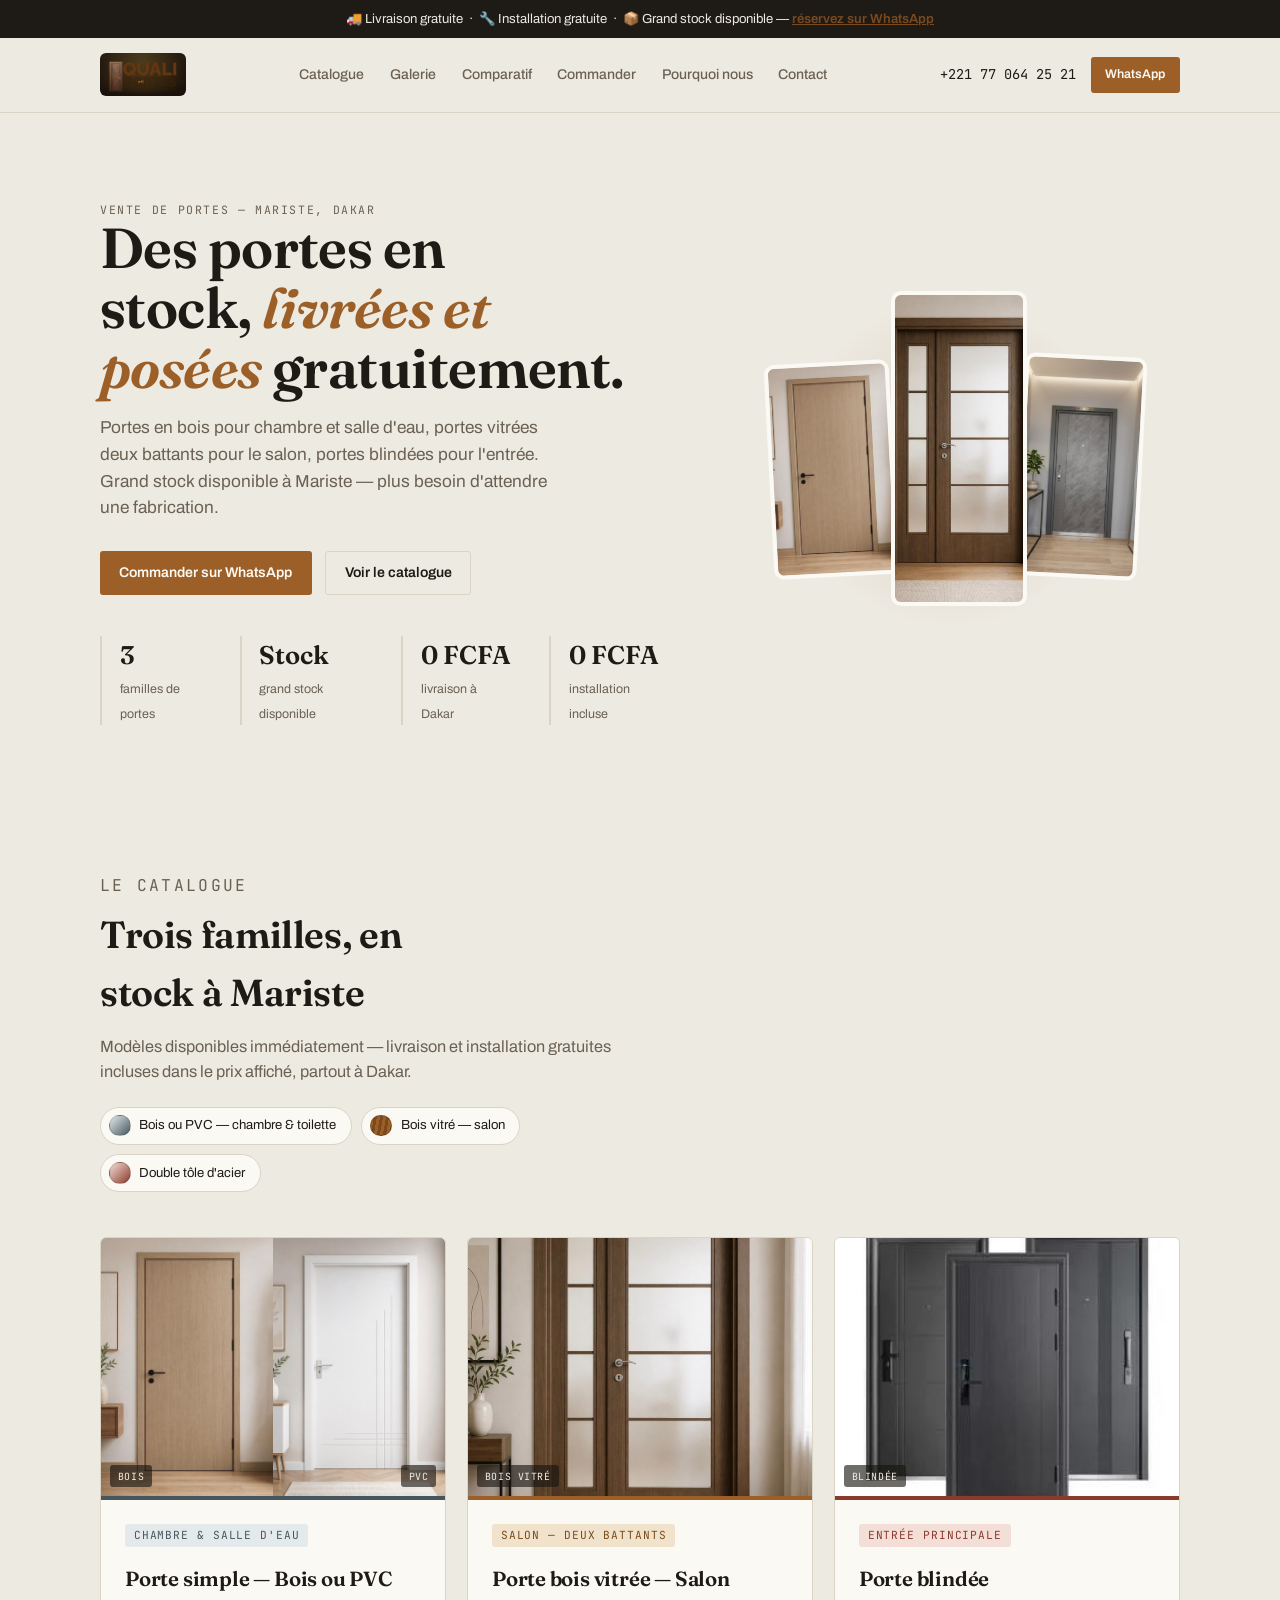
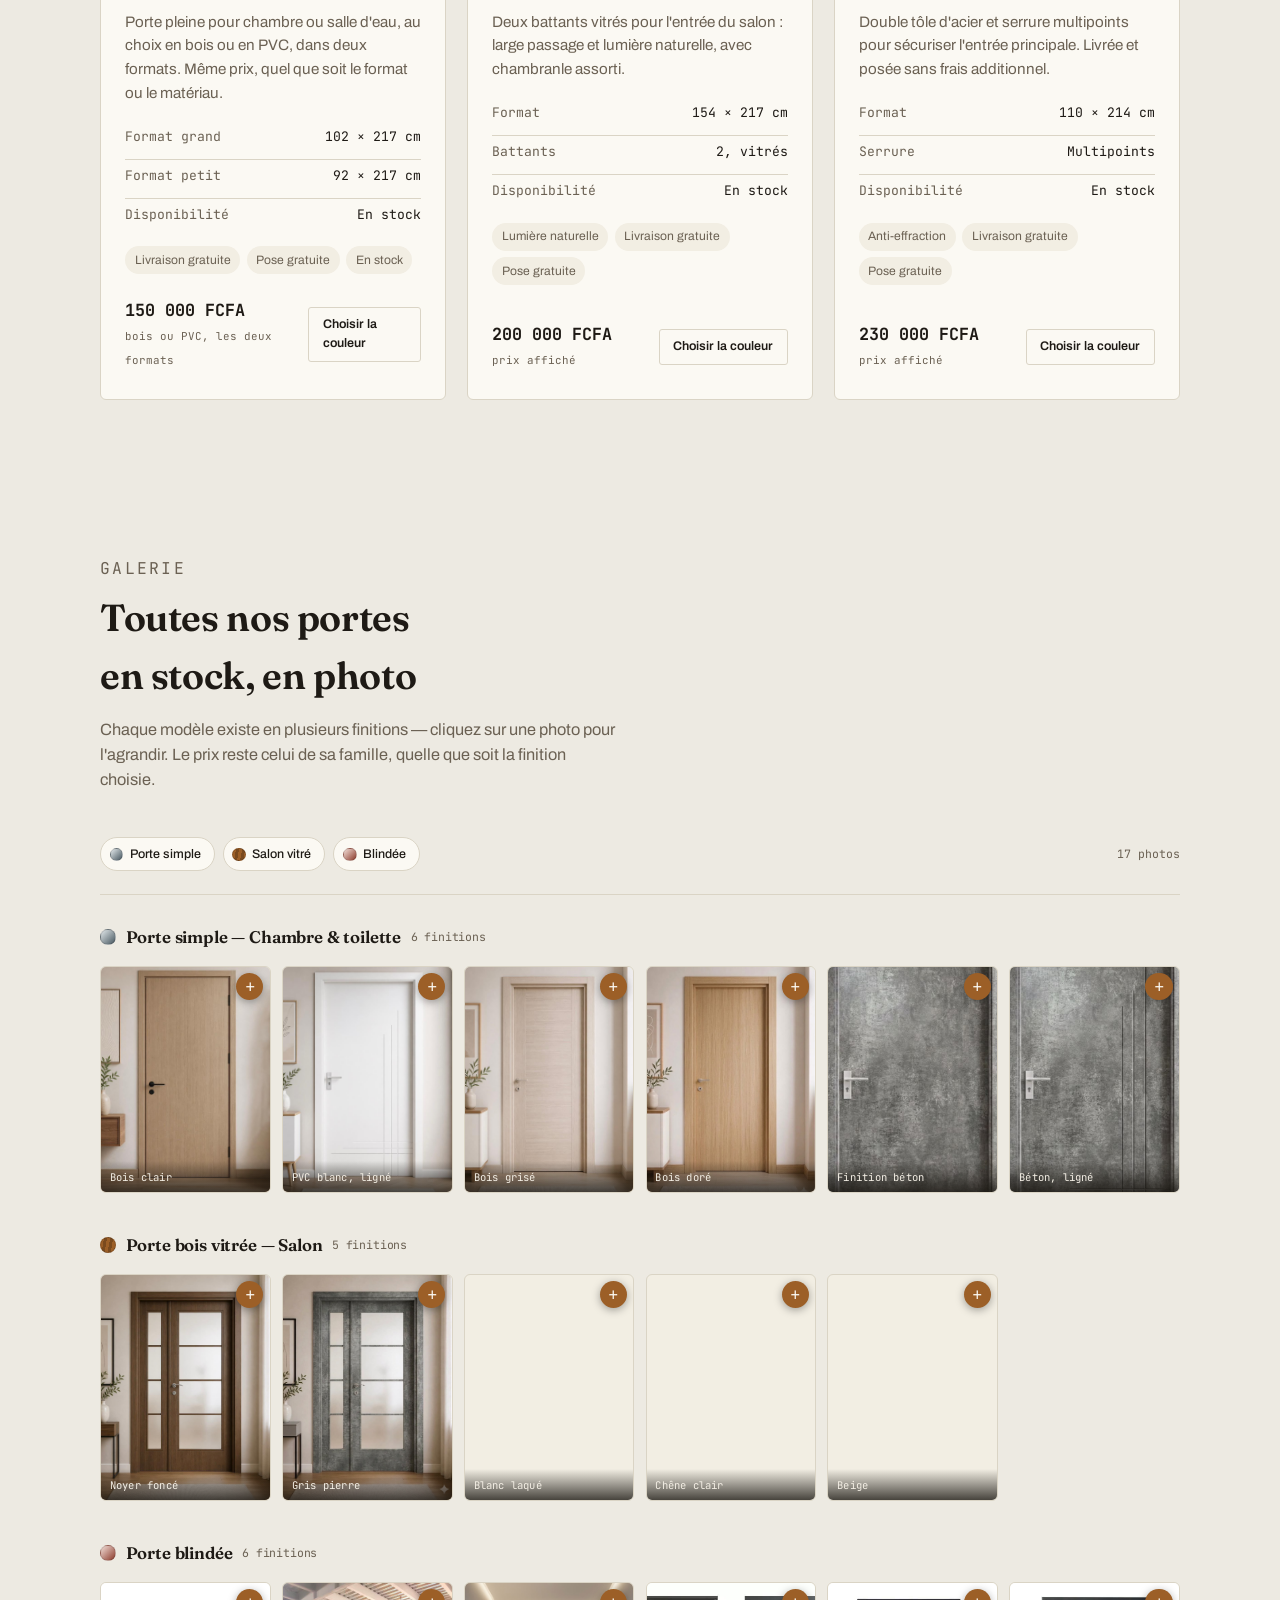
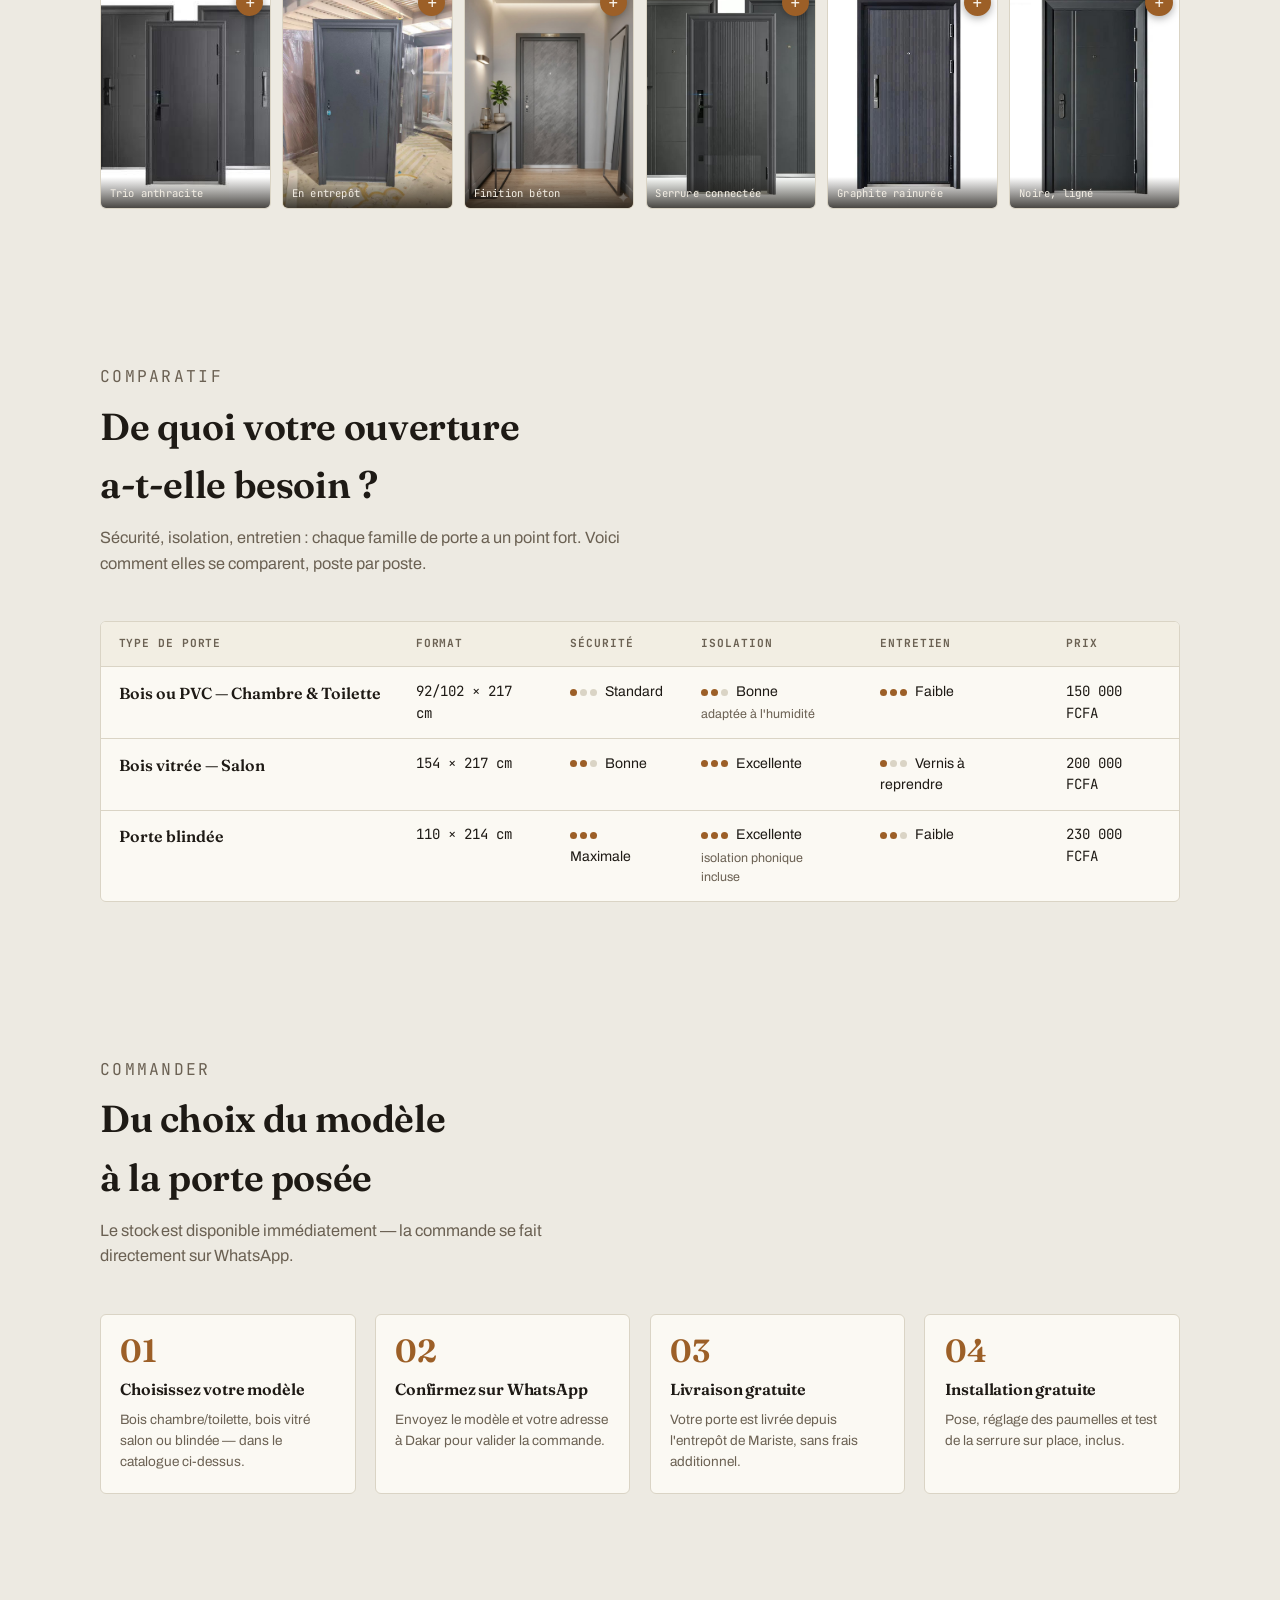
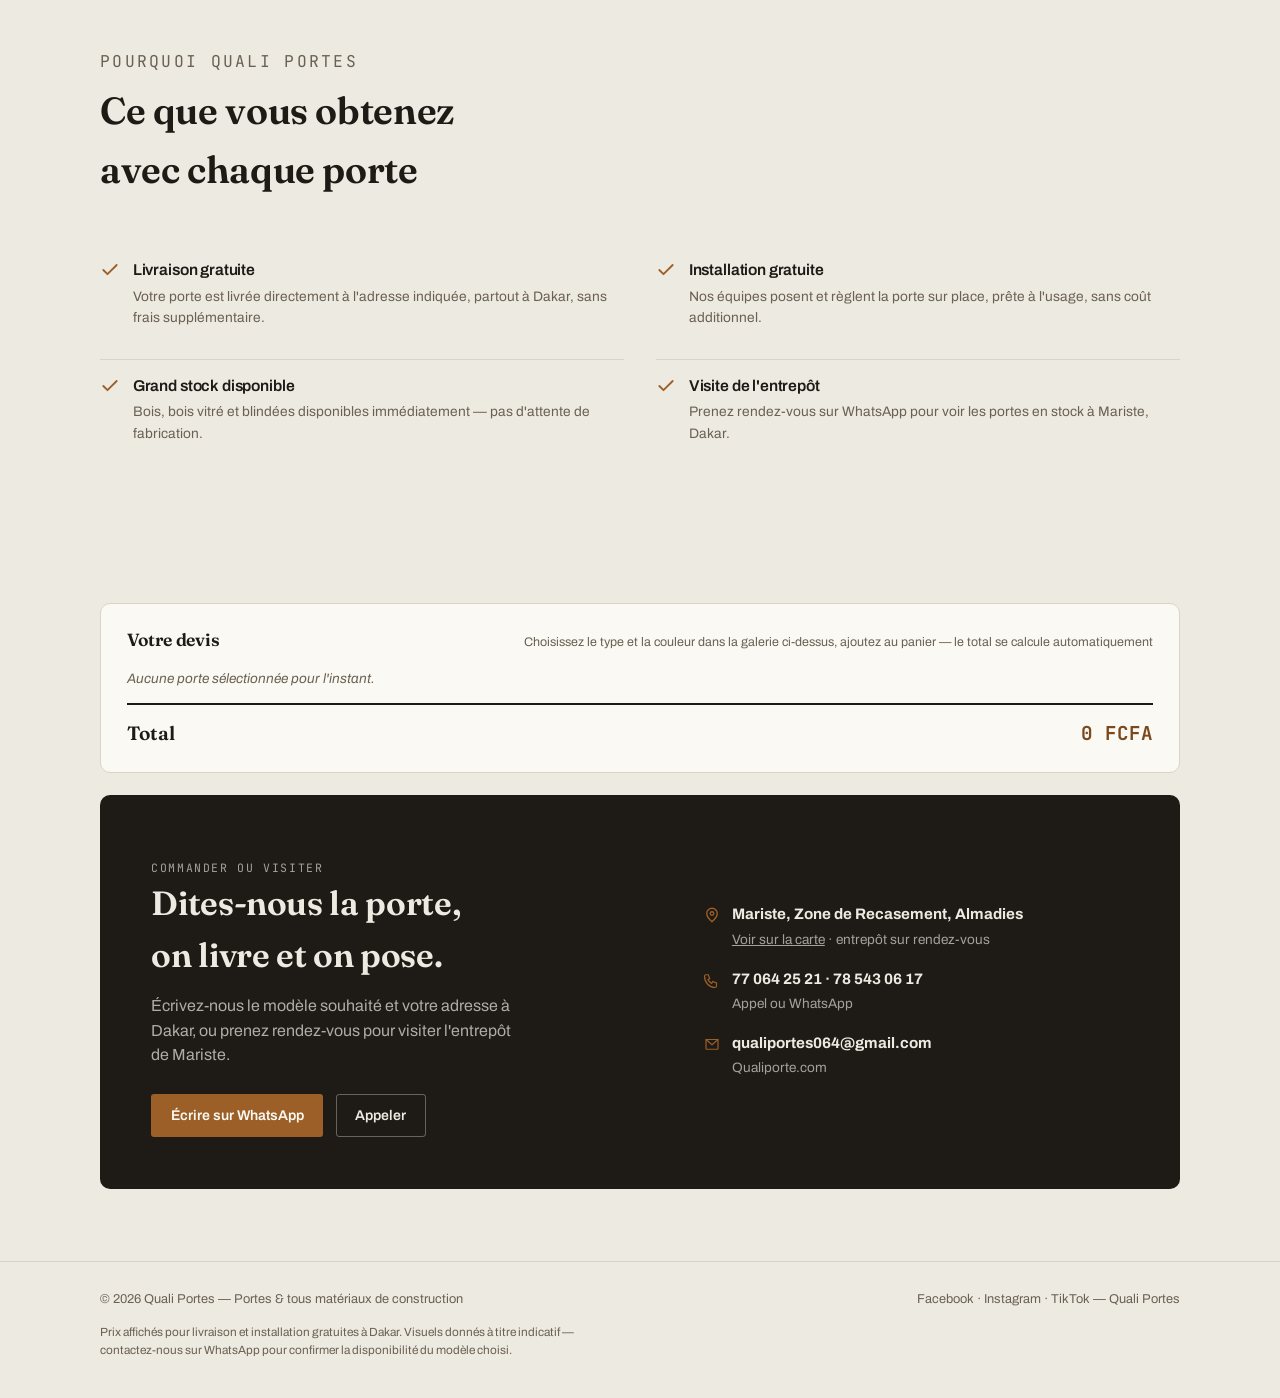
==== index.html @ 0991a894 "Corrige l'effondrement du hero photos sur mobile (largeur 0) Co-Authored-By: Claude Sonnet 5 <norepl" ====
<!DOCTYPE html>
<html lang="fr">
<head>
<meta charset="UTF-8">
<meta name="viewport" content="width=device-width, initial-scale=1">
<title>Quali Portes</title>
<link rel="preconnect" href="https://fonts.googleapis.com">
<link rel="preconnect" href="https://fonts.gstatic.com" crossorigin>
<link rel="stylesheet" href="https://fonts.googleapis.com/css2?family=Fraunces:opsz,wght@9..144,380..760&family=Archivo:wght@400;500;600;700&family=JetBrains+Mono:wght@400;500;600&display=swap">
<style>
  :root{
    --bg: #EDEAE2;
    --surface: #FBF9F3;
    --surface-2: #F2EEE3;
    --ink: #1E1A15;
    --ink-soft: #6B6153;
    --line: #DAD4C5;
    --wood: #9C5F27;
    --wood-strong: #7A4A1E;
    --wood-tint: #F1E2CC;
    --steel: #46565F;
    --steel-tint: #E4EAEC;
    --forge: #8B3A2B;
    --forge-tint: #F3DFD8;
    --glass: #6E8F89;
    --glass-tint: #DCE9E5;
    --shadow: 30 20 10;
  }
  @media (prefers-color-scheme: dark){
    :root:not([data-theme="light"]){
      --bg: #17140F;
      --surface: #201B14;
      --surface-2: #251F17;
      --ink: #F3EEE4;
      --ink-soft: #AFA28C;
      --line: #3A3327;
      --wood: #DE9A52;
      --wood-strong: #F0B26E;
      --wood-tint: #362718;
      --steel: #9DB2BC;
      --steel-tint: #26313A;
      --forge: #D97B62;
      --forge-tint: #3A2620;
      --glass: #9CC2BB;
      --glass-tint: #1F2E2A;
      --shadow: 0 0 0;
    }
  }
  :root[data-theme="dark"]{
    --bg: #17140F;
    --surface: #201B14;
    --surface-2: #251F17;
    --ink: #F3EEE4;
    --ink-soft: #AFA28C;
    --line: #3A3327;
    --wood: #DE9A52;
    --wood-strong: #F0B26E;
    --wood-tint: #362718;
    --steel: #9DB2BC;
    --steel-tint: #26313A;
    --forge: #D97B62;
    --forge-tint: #3A2620;
    --glass: #9CC2BB;
    --glass-tint: #1F2E2A;
    --shadow: 0 0 0;
  }

  *{ box-sizing: border-box; }
  html{ scroll-behavior: smooth; }
  @media (prefers-reduced-motion: reduce){
    html{ scroll-behavior: auto; }
    *{ animation-duration: 0.001ms !important; transition-duration: 0.001ms !important; }
  }

  body{
    margin: 0;
    background: var(--bg);
    color: var(--ink);
    font-family: "Archivo", ui-sans-serif, system-ui, sans-serif;
    font-size: 16px;
    line-height: 1.55;
  }

  h1,h2,h3{
    font-family: "Fraunces", "Iowan Old Style", ui-serif, serif;
    font-weight: 620;
    letter-spacing: -0.01em;
    text-wrap: balance;
    margin: 0;
    color: var(--ink);
  }

  a{ color: inherit; }
  p{ margin: 0; }
  ul{ margin: 0; padding: 0; list-style: none; }

  .mono{
    font-family: "JetBrains Mono", ui-monospace, "SFMono-Regular", monospace;
  }
  .eyebrow{
    font-family: "JetBrains Mono", ui-monospace, monospace;
    font-size: 0.72rem;
    letter-spacing: 0.14em;
    text-transform: uppercase;
    color: var(--ink-soft);
  }

  .wrap{
    max-width: 1160px;
    margin: 0 auto;
    padding: 0 clamp(1.25rem, 4vw, 2.5rem);
  }

  /* ---------- promo bar ---------- */
  .promo-bar{
    background: var(--ink);
    color: var(--bg);
    text-align: center;
    font-size: 0.82rem;
    padding: 0.55rem 1rem;
  }
  .promo-bar a{
    color: var(--wood-strong);
    text-decoration: underline;
    font-weight: 600;
  }
  :root[data-theme="dark"] .promo-bar a{ color: var(--wood); }
  @media (prefers-color-scheme: dark){ :root:not([data-theme="light"]) .promo-bar a{ color: var(--wood); } }

  /* ---------- header ---------- */
  header{
    position: sticky;
    top: 0;
    z-index: 40;
    background: color-mix(in srgb, var(--bg) 88%, transparent);
    backdrop-filter: blur(10px);
    border-bottom: 1px solid var(--line);
  }
  .nav{
    display: flex;
    align-items: center;
    justify-content: space-between;
    gap: 1.5rem;
    padding-top: 0.95rem;
    padding-bottom: 0.95rem;
  }
  .brand{
    display: flex;
    align-items: center;
    text-decoration: none;
  }
  .brand img{
    height: 2.7rem;
    width: auto;
    border-radius: 6px;
    display: block;
  }
  .nav-links{
    display: flex;
    align-items: center;
    gap: clamp(1rem, 2vw, 2rem);
  }
  .nav-links a{
    text-decoration: none;
    font-size: 0.88rem;
    font-weight: 500;
    color: var(--ink-soft);
    position: relative;
    padding: 0.2rem 0;
  }
  .nav-links a::after{
    content: "";
    position: absolute;
    left: 0; right: 100%;
    bottom: -2px;
    height: 1.5px;
    background: var(--wood);
    transition: right 0.2s ease;
  }
  .nav-links a:hover{ color: var(--ink); }
  .nav-links a:hover::after{ right: 0; }
  .nav-actions{ display: flex; align-items: center; gap: 0.9rem; }
  .nav-phone{
    display: flex;
    align-items: center;
    gap: 0.4rem;
    font-family: "JetBrains Mono", monospace;
    font-size: 0.85rem;
    text-decoration: none;
    color: var(--ink);
  }
  .nav-toggle{ display: none; }

  .btn{
    display: inline-flex;
    align-items: center;
    gap: 0.5rem;
    padding: 0.62rem 1.15rem;
    border-radius: 3px;
    font-size: 0.88rem;
    font-weight: 600;
    text-decoration: none;
    border: 1px solid transparent;
    cursor: pointer;
    transition: transform 0.15s ease, box-shadow 0.15s ease, background 0.15s ease;
  }
  .btn:active{ transform: translateY(1px); }
  .btn-primary{
    background: var(--wood);
    color: #FBF9F3;
  }
  .btn-primary:hover{ background: var(--wood-strong); }
  .btn-ghost{
    background: transparent;
    border-color: var(--line);
    color: var(--ink);
  }
  .btn-ghost:hover{ border-color: var(--ink-soft); }
  .btn-sm{ padding: 0.45rem 0.85rem; font-size: 0.78rem; }

  /* ---------- hero ---------- */
  .hero{
    padding: clamp(3rem, 7vw, 5.5rem) 0 clamp(2.5rem, 6vw, 4rem);
  }
  .hero-grid{
    display: grid;
    grid-template-columns: 1.1fr 0.9fr;
    gap: clamp(2rem, 5vw, 4rem);
    align-items: center;
  }
  .hero h1{
    font-size: clamp(2.3rem, 4.4vw, 3.6rem);
    line-height: 1.06;
  }
  .hero h1 em{
    font-style: italic;
    color: var(--wood);
  }
  .hero-lede{
    margin-top: 1.1rem;
    max-width: 46ch;
    font-size: 1.08rem;
    color: var(--ink-soft);
  }
  .hero-ctas{
    margin-top: 1.8rem;
    display: flex;
    flex-wrap: wrap;
    gap: 0.85rem;
  }
  .hero-stats{
    margin-top: 2.6rem;
    display: flex;
    gap: clamp(1.4rem, 3vw, 2.4rem);
  }
  .stat{ padding-left: 1.1rem; border-left: 2px solid var(--line); }
  .stat b{
    display: block;
    font-family: "Fraunces", serif;
    font-size: 1.6rem;
    font-weight: 620;
  }
  .stat span{
    font-size: 0.78rem;
    color: var(--ink-soft);
  }

  .hero-art{ display: flex; justify-content: center; width: 100%; }
  .hero-photos{
    position: relative;
    width: 100%;
    max-width: 380px;
    aspect-ratio: 360 / 340;
  }
  .hero-photos::before{
    content: "";
    position: absolute;
    inset: -14% -8%;
    background: radial-gradient(closest-side, color-mix(in srgb, var(--wood) 22%, transparent), transparent 72%);
    z-index: 0;
    pointer-events: none;
  }
  .hero-photo{
    position: absolute;
    border-radius: 10px;
    overflow: hidden;
    border: 4px solid var(--surface);
    box-shadow: 0 18px 34px -14px rgba(var(--shadow), 0.5);
    transition: transform 0.4s ease;
  }
  .hero-photo img{ width: 100%; height: 100%; object-fit: cover; display: block; }
  .hero-photo.a{ left: 2%; top: 22%; width: 33%; height: 60%; z-index: 1; transform: rotate(-3deg); }
  .hero-photo.b{ left: 34%; top: 2%; width: 36%; height: 88%; z-index: 2; transform: rotate(0deg); }
  .hero-photo.c{ left: 68%; top: 20%; width: 32%; height: 62%; z-index: 1; transform: rotate(3deg); }
  .hero-art:hover .hero-photo.a{ transform: rotate(-3deg) translateY(-6px); }
  .hero-art:hover .hero-photo.b{ transform: translateY(-10px); }
  .hero-art:hover .hero-photo.c{ transform: rotate(3deg) translateY(-6px); }

  /* ---------- sections ---------- */
  section{ padding: clamp(2.6rem, 6vw, 4.5rem) 0; }
  .section-head{
    max-width: 62ch;
    margin-bottom: clamp(1.8rem, 4vw, 2.8rem);
  }
  .section-head h2{
    font-size: clamp(1.7rem, 3vw, 2.35rem);
    margin-top: 0.5rem;
  }
  .section-head p{
    margin-top: 0.7rem;
    color: var(--ink-soft);
    font-size: 1.02rem;
    max-width: 58ch;
  }

  .reveal{
    opacity: 0;
    transform: translateY(14px);
    transition: opacity 0.6s ease, transform 0.6s ease;
  }
  .reveal.in-view{ opacity: 1; transform: none; }

  /* ---------- materials strip ---------- */
  .materials{
    display: flex;
    flex-wrap: wrap;
    gap: 0.6rem;
    margin-top: 1.4rem;
  }
  .material-chip{
    display: flex;
    align-items: center;
    gap: 0.55rem;
    padding: 0.45rem 0.9rem 0.45rem 0.5rem;
    background: var(--surface);
    border: 1px solid var(--line);
    border-radius: 999px;
    font-size: 0.82rem;
  }
  .swatch{
    width: 1.35rem; height: 1.35rem;
    border-radius: 999px;
    border: 1px solid color-mix(in srgb, var(--ink) 15%, transparent);
    flex-shrink: 0;
  }
  .swatch.pvc{ background: linear-gradient(135deg, var(--steel-tint), var(--steel)); }
  .swatch.bois{ background: repeating-linear-gradient(100deg, var(--wood) 0 3px, var(--wood-strong) 3px 6px); }
  .swatch.acier{ background: linear-gradient(135deg, var(--forge-tint), var(--forge)); }

  /* ---------- catalog cards ---------- */
  .catalog{
    display: grid;
    grid-template-columns: repeat(3, 1fr);
    gap: 1.3rem;
  }
  .card{
    background: var(--surface);
    border: 1px solid var(--line);
    border-radius: 6px;
    overflow: hidden;
    display: flex;
    flex-direction: column;
    transition: transform 0.2s ease, box-shadow 0.2s ease;
  }
  .card:hover{
    transform: translateY(-3px);
    box-shadow: 0 14px 28px -18px rgba(var(--shadow), 0.35);
  }
  .card-bar{ height: 4px; }
  .card-bar.pvc{ background: var(--steel); }
  .card-bar.bois{ background: var(--wood); }
  .card-bar.acier{ background: var(--forge); }
  .card-media{
    position: relative;
    aspect-ratio: 4 / 3;
    overflow: hidden;
    display: flex;
    background: var(--surface-2);
  }
  .card-media img{
    width: 100%;
    height: 100%;
    object-fit: cover;
    display: block;
    transition: transform 0.5s ease;
  }
  .card:hover .card-media img{ transform: scale(1.04); }
  .card-media.split img{ width: 50%; }
  .media-tag{
    position: absolute;
    bottom: 0.55rem;
    font-family: "JetBrains Mono", monospace;
    font-size: 0.62rem;
    letter-spacing: 0.06em;
    text-transform: uppercase;
    background: color-mix(in srgb, #17140F 62%, transparent);
    color: #F3EEE4;
    padding: 0.2rem 0.5rem;
    border-radius: 3px;
  }
  .media-tag.left{ left: 0.55rem; }
  .media-tag.right{ right: 0.55rem; }
  .media-tag.center{ left: 0.55rem; }
  .card-body{ padding: 1.5rem 1.5rem 1.7rem; display: flex; flex-direction: column; gap: 1rem; flex: 1; }
  .card-icon{ width: 2.4rem; height: 2.4rem; }
  .card h3{ font-size: 1.28rem; }
  .card-tag{
    display: inline-block;
    align-self: flex-start;
    font-size: 0.7rem;
    letter-spacing: 0.08em;
    text-transform: uppercase;
    font-family: "JetBrains Mono", monospace;
    padding: 0.18rem 0.55rem;
    border-radius: 3px;
  }
  .card-tag.pvc{ background: var(--steel-tint); color: var(--steel); }
  .card-tag.bois{ background: var(--wood-tint); color: var(--wood-strong); }
  .card-tag.acier{ background: var(--forge-tint); color: var(--forge); }
  .card p.desc{ color: var(--ink-soft); font-size: 0.95rem; }
  .spec-list{ display: flex; flex-direction: column; gap: 0.4rem; }
  .spec-list li{
    display: flex;
    justify-content: space-between;
    gap: 0.6rem;
    font-size: 0.82rem;
    padding: 0.35rem 0;
    border-top: 1px solid var(--line);
  }
  .spec-list li:first-child{ border-top: none; }
  .spec-list li span:first-child{ color: var(--ink-soft); }
  .spec-list li span:last-child{ font-family: "JetBrains Mono", monospace; text-align: right; }
  .atouts{ display: flex; flex-wrap: wrap; gap: 0.4rem; }
  .atouts li{
    font-size: 0.76rem;
    padding: 0.28rem 0.6rem;
    background: var(--surface-2);
    border-radius: 999px;
    color: var(--ink-soft);
  }
  .card-foot{
    margin-top: auto;
    display: flex;
    flex-direction: column;
    gap: 0.5rem;
    padding-top: 0.4rem;
  }
  .card-foot-row{
    display: flex;
    align-items: center;
    justify-content: space-between;
    gap: 0.8rem;
  }
  .price{ font-family: "JetBrains Mono", monospace; }
  .price b{ font-size: 1.05rem; color: var(--ink); display:block; }
  .price span{ font-size: 0.68rem; color: var(--ink-soft); }

  .qty-stepper{
    display: flex;
    align-items: center;
    gap: 0.4rem;
    border: 1px solid var(--line);
    border-radius: 999px;
    padding: 0.2rem;
    background: var(--surface-2);
    flex-shrink: 0;
  }
  .qty-btn{
    width: 1.7rem;
    height: 1.7rem;
    border-radius: 999px;
    border: none;
    background: var(--surface);
    color: var(--ink);
    font-size: 1.05rem;
    font-family: inherit;
    line-height: 1;
    cursor: pointer;
    display: flex;
    align-items: center;
    justify-content: center;
    transition: background 0.15s ease, color 0.15s ease;
  }
  .qty-btn:hover{ background: var(--wood-tint); color: var(--wood-strong); }
  .qty-value{
    min-width: 1.3rem;
    text-align: center;
    font-family: "JetBrains Mono", monospace;
    font-size: 0.92rem;
    font-weight: 600;
  }
  /* ---------- quote builder ---------- */
  .quote-panel{
    background: var(--surface);
    border: 1px solid var(--line);
    border-radius: 10px;
    padding: 1.4rem 1.6rem;
    margin-bottom: 1.4rem;
  }
  .quote-head{
    display: flex;
    align-items: baseline;
    justify-content: space-between;
    gap: 1rem;
    flex-wrap: wrap;
    margin-bottom: 0.9rem;
  }
  .quote-head h3{ font-size: 1.1rem; }
  .quote-hint{ font-size: 0.78rem; color: var(--ink-soft); }
  .quote-lines{ display: flex; flex-direction: column; gap: 0.5rem; }
  .quote-line{
    display: flex;
    justify-content: space-between;
    gap: 1rem;
    font-size: 0.9rem;
    padding-bottom: 0.5rem;
    border-bottom: 1px solid var(--line);
  }
  .quote-line b{ font-family: "JetBrains Mono", monospace; white-space: nowrap; }
  .quote-line-controls{ display: flex; align-items: center; gap: 0.8rem; flex-shrink: 0; }
  .cart-badge{
    position: fixed;
    bottom: 1.2rem;
    right: 1.2rem;
    z-index: 90;
    display: flex;
    align-items: center;
    gap: 0.4rem;
    background: var(--wood);
    color: #FBF9F3;
    padding: 0.7rem 1.05rem;
    border-radius: 999px;
    font-weight: 600;
    font-size: 0.85rem;
    text-decoration: none;
    box-shadow: 0 10px 24px rgba(0,0,0,0.35);
    transition: background 0.15s ease, transform 0.15s ease;
  }
  .cart-badge:hover{ background: var(--wood-strong); transform: translateY(-2px); }
  .cart-badge[hidden]{ display: none; }
  .quote-empty{ font-size: 0.85rem; color: var(--ink-soft); font-style: italic; }
  .quote-total-row{
    display: flex;
    justify-content: space-between;
    align-items: baseline;
    margin-top: 0.9rem;
    padding-top: 0.9rem;
    border-top: 2px solid var(--ink);
    font-family: "Fraunces", serif;
    font-size: 1.2rem;
    font-weight: 620;
  }
  .quote-total-row b{ font-family: "JetBrains Mono", monospace; color: var(--wood-strong); }

  /* ---------- gallery ---------- */
  .gallery-intro{
    display: flex;
    flex-wrap: wrap;
    align-items: center;
    justify-content: space-between;
    gap: 1rem;
    margin-bottom: 1.8rem;
    padding-bottom: 1.4rem;
    border-bottom: 1px solid var(--line);
  }
  .gallery-jump{
    display: flex;
    flex-wrap: wrap;
    gap: 0.5rem;
  }
  .gallery-jump a{
    display: flex;
    align-items: center;
    gap: 0.4rem;
    text-decoration: none;
    font-size: 0.78rem;
    font-weight: 500;
    color: var(--ink);
    background: var(--surface);
    border: 1px solid var(--line);
    border-radius: 999px;
    padding: 0.4rem 0.8rem 0.4rem 0.55rem;
    transition: border-color 0.15s ease, transform 0.15s ease;
  }
  .gallery-jump a:hover{ border-color: var(--ink-soft); transform: translateY(-1px); }
  .gallery-jump .swatch{ width: 0.85rem; height: 0.85rem; }
  .gallery-group{ margin-bottom: 2.4rem; scroll-margin-top: 5.5rem; }
  .gallery-group:last-child{ margin-bottom: 0; }
  .gallery-group h3{
    display: flex;
    align-items: center;
    gap: 0.6rem;
    font-size: 1.05rem;
    margin-bottom: 1rem;
  }
  .gallery-group h3 .swatch{ width: 1rem; height: 1rem; }
  .gallery-count{
    font-family: "JetBrains Mono", monospace;
    font-size: 0.72rem;
    color: var(--ink-soft);
    font-weight: 400;
  }
  .gallery-grid{
    display: grid;
    grid-template-columns: repeat(auto-fill, minmax(150px, 1fr));
    gap: 0.7rem;
  }
  .gallery-item{
    position: relative;
    aspect-ratio: 3 / 4;
    border-radius: 6px;
    overflow: hidden;
    border: 1px solid var(--line);
    background: var(--surface-2);
  }
  .gallery-view{
    position: absolute;
    inset: 0;
    width: 100%;
    height: 100%;
    display: block;
    padding: 0;
    border: none;
    background: none;
    font: inherit;
    appearance: none;
    -webkit-appearance: none;
    cursor: zoom-in;
  }
  .gallery-view img{
    width: 100%;
    height: 100%;
    object-fit: cover;
    display: block;
    transition: transform 0.35s ease;
  }
  .gallery-item:hover .gallery-view img{ transform: scale(1.06); }
  .gallery-view::after{
    content: "";
    position: absolute;
    inset: 0;
    opacity: 0;
    transition: opacity 0.2s ease;
    background-image:
      url("data:image/svg+xml,%3Csvg xmlns='http://www.w3.org/2000/svg' width='24' height='24' viewBox='0 0 24 24' fill='none' stroke='white' stroke-width='2' stroke-linecap='round' stroke-linejoin='round'%3E%3Ccircle cx='11' cy='11' r='7'/%3E%3Cline x1='21' y1='21' x2='16.65' y2='16.65'/%3E%3C/svg%3E"),
      linear-gradient(rgba(0,0,0,0.18), rgba(0,0,0,0.18));
    background-repeat: no-repeat, no-repeat;
    background-position: center, center;
    background-size: 24px 24px, cover;
  }
  .gallery-item:hover .gallery-view::after{ opacity: 1; }
  .gallery-cap{
    position: absolute;
    inset: auto 0 0 0;
    padding: 0.5rem 0.55rem 0.4rem;
    font-family: "JetBrains Mono", monospace;
    font-size: 0.66rem;
    letter-spacing: 0.02em;
    text-align: left;
    background: linear-gradient(to top, rgba(23,20,15,0.78), transparent);
    color: #F3EEE4;
  }
  .gallery-add{
    position: absolute;
    top: 0.4rem;
    right: 0.4rem;
    z-index: 3;
    width: 1.7rem;
    height: 1.7rem;
    border-radius: 999px;
    border: none;
    background: var(--wood);
    color: #FBF9F3;
    font-size: 1.05rem;
    line-height: 1;
    font-family: inherit;
    cursor: pointer;
    display: flex;
    align-items: center;
    justify-content: center;
    box-shadow: 0 2px 8px rgba(0,0,0,0.35);
    transition: background 0.15s ease, transform 0.15s ease;
  }
  .gallery-add:hover{ background: var(--wood-strong); }
  .gallery-add.added{ background: var(--forge); transform: scale(1.12); }
  .lightbox{
    position: fixed;
    inset: 0;
    background: rgba(10,8,6,0.9);
    display: flex;
    align-items: center;
    justify-content: center;
    padding: 3rem 1.5rem;
    z-index: 100;
  }
  .lightbox[hidden]{ display: none; }
  .lightbox-frame{ position: relative; max-width: min(92vw, 640px); width: 100%; }
  .lightbox figure{ margin: 1rem 0 0; }
  .lightbox-img-wrap{ position: relative; }
  .lightbox img{
    display: block;
    max-width: 100%;
    max-height: 68vh;
    border-radius: 8px;
    box-shadow: 0 24px 60px rgba(0,0,0,0.5);
    margin: 0 auto;
  }
  .lightbox-meta{
    display: flex;
    align-items: flex-end;
    justify-content: space-between;
    gap: 1rem;
    flex-wrap: wrap;
  }
  .lightbox-info{
    display: flex;
    flex-direction: column;
    gap: 0.25rem;
  }
  .lightbox-cat{
    font-family: "JetBrains Mono", monospace;
    font-size: 0.68rem;
    letter-spacing: 0.08em;
    text-transform: uppercase;
    color: color-mix(in srgb, #F3EEE4 60%, transparent);
  }
  .lightbox figcaption{
    margin: 0;
    text-align: left;
    color: #F3EEE4;
    font-family: "Fraunces", serif;
    font-size: 1.05rem;
    font-weight: 600;
  }
  .lightbox-count{
    font-family: "JetBrains Mono", monospace;
    font-size: 0.72rem;
    color: color-mix(in srgb, #F3EEE4 55%, transparent);
    white-space: nowrap;
  }
  .lightbox-actions{
    margin-top: 1rem;
    display: flex;
    flex-direction: column;
    align-items: flex-start;
    gap: 0.5rem;
  }
  .lightbox-cta{
    display: inline-flex;
    align-items: center;
    gap: 0.5rem;
    padding: 0.62rem 1.15rem;
    border-radius: 3px;
    font-size: 0.86rem;
    font-weight: 600;
    text-decoration: none;
    border: none;
    font-family: inherit;
    cursor: pointer;
    background: var(--wood);
    color: #FBF9F3;
    transition: background 0.15s ease, transform 0.15s ease;
  }
  .lightbox-cta:hover{ background: var(--wood-strong); }
  .lightbox-cta.added{ background: var(--forge); }
  .lightbox-link{
    font-size: 0.78rem;
    color: color-mix(in srgb, #F3EEE4 65%, transparent);
    text-decoration: underline;
  }
  .lightbox-close, .lightbox-nav{
    position: absolute;
    display: flex;
    align-items: center;
    justify-content: center;
    border-radius: 999px;
    border: 1px solid rgba(255,255,255,0.3);
    background: rgba(255,255,255,0.08);
    color: #F3EEE4;
    cursor: pointer;
    transition: background 0.15s ease;
  }
  .lightbox-close:hover, .lightbox-nav:hover{ background: rgba(255,255,255,0.18); }
  .lightbox-close{
    top: 1.2rem;
    right: 1.3rem;
    width: 2.3rem;
    height: 2.3rem;
    font-size: 1.2rem;
    line-height: 1;
  }
  .lightbox-nav{
    top: 50%;
    transform: translateY(-50%);
    width: 2.6rem;
    height: 2.6rem;
  }
  .lightbox-nav svg{ width: 1.2rem; height: 1.2rem; }
  .lightbox-prev{ left: 0.8rem; }
  .lightbox-next{ right: 0.8rem; }
  @media (max-width: 700px){
    .lightbox-nav{ width: 2.2rem; height: 2.2rem; }
    .lightbox-prev{ left: 0.3rem; }
    .lightbox-next{ right: 0.3rem; }
  }

  /* ---------- comparison table ---------- */
  .table-scroll{ overflow-x: auto; border: 1px solid var(--line); border-radius: 6px; }
  table{
    width: 100%;
    border-collapse: collapse;
    min-width: 720px;
    background: var(--surface);
  }
  th, td{
    text-align: left;
    padding: 0.85rem 1.1rem;
    border-bottom: 1px solid var(--line);
    font-size: 0.88rem;
    vertical-align: top;
  }
  thead th{
    font-family: "JetBrains Mono", monospace;
    font-size: 0.7rem;
    letter-spacing: 0.08em;
    text-transform: uppercase;
    color: var(--ink-soft);
    background: var(--surface-2);
  }
  tbody th{
    font-family: "Fraunces", serif;
    font-weight: 600;
    font-size: 1rem;
    white-space: nowrap;
  }
  tbody tr:last-child td, tbody tr:last-child th{ border-bottom: none; }
  .dots{ display: inline-flex; gap: 3px; margin-right: 0.5rem; vertical-align: middle; }
  .dots i{ width: 7px; height: 7px; border-radius: 999px; background: var(--line); display: inline-block; }
  .dots i.on{ background: var(--wood); }
  .cell-note{ display: block; color: var(--ink-soft); font-size: 0.78rem; margin-top: 0.15rem; }
  td.price-cell{ font-family: "JetBrains Mono", monospace; }

  /* ---------- process ---------- */
  .process{
    display: grid;
    grid-template-columns: repeat(4, 1fr);
    gap: 1.2rem;
    position: relative;
  }
  .step{
    background: var(--surface);
    border: 1px solid var(--line);
    border-radius: 6px;
    padding: 1.3rem 1.2rem;
    position: relative;
  }
  .step .num{
    font-family: "Fraunces", serif;
    font-size: 2rem;
    font-weight: 620;
    color: var(--wood);
    line-height: 1;
  }
  .step h3{ font-size: 1rem; margin-top: 0.6rem; }
  .step p{ margin-top: 0.45rem; font-size: 0.85rem; color: var(--ink-soft); }

  /* ---------- why us ---------- */
  .why-grid{
    display: grid;
    grid-template-columns: 1fr 1fr;
    gap: 1rem 2rem;
  }
  .why-item{
    display: flex;
    gap: 0.8rem;
    align-items: flex-start;
    padding: 0.9rem 0;
    border-top: 1px solid var(--line);
  }
  .why-item:nth-child(1), .why-item:nth-child(2){ border-top: none; }
  .why-item svg{ flex-shrink: 0; margin-top: 0.15rem; color: var(--wood); }
  .why-item h3{ font-size: 0.98rem; font-family: "Archivo"; font-weight: 600; }
  .why-item p{ font-size: 0.86rem; color: var(--ink-soft); margin-top: 0.2rem; }

  /* ---------- contact / cta ---------- */
  .cta{
    background: var(--ink);
    color: var(--bg);
    border-radius: 10px;
    padding: clamp(2rem, 5vw, 3.2rem);
    display: grid;
    grid-template-columns: 1.2fr 1fr;
    gap: 2.5rem;
  }
  :root[data-theme="dark"] .cta, @media (prefers-color-scheme: dark){ }
  .cta h2{ color: var(--bg); font-size: clamp(1.6rem, 3vw, 2.1rem); }
  .cta p{ color: color-mix(in srgb, var(--bg) 70%, transparent); margin-top: 0.8rem; max-width: 42ch; }
  .cta-actions{ margin-top: 1.6rem; display: flex; flex-wrap: wrap; gap: 0.8rem; }
  .cta .btn-primary{ background: var(--wood); }
  .cta .btn-ghost{ border-color: color-mix(in srgb, var(--bg) 35%, transparent); color: var(--bg); }
  .contact-info{ display: flex; flex-direction: column; gap: 1rem; justify-content: center; }
  .contact-line{ display: flex; gap: 0.7rem; align-items: flex-start; }
  .contact-line svg{ flex-shrink: 0; margin-top: 0.2rem; color: var(--wood); }
  .contact-line b{ display: block; font-size: 0.95rem; }
  .contact-line span{ font-size: 0.85rem; color: color-mix(in srgb, var(--bg) 65%, transparent); }

  footer{
    border-top: 1px solid var(--line);
    padding: 1.8rem 0 2.4rem;
  }
  .foot-row{
    display: flex;
    justify-content: space-between;
    align-items: center;
    flex-wrap: wrap;
    gap: 0.8rem;
    font-size: 0.8rem;
    color: var(--ink-soft);
  }
  .foot-note{ margin-top: 0.8rem; font-size: 0.74rem; color: var(--ink-soft); max-width: 70ch; }

  a:focus-visible, button:focus-visible{
    outline: 2px solid var(--wood);
    outline-offset: 2px;
  }

  @media (max-width: 900px){
    .hero-grid{ grid-template-columns: 1fr; }
    .hero-art{ order: -1; max-width: 280px; margin: 0 auto; }
    .catalog{ grid-template-columns: 1fr; }
    .process{ grid-template-columns: 1fr 1fr; }
    .why-grid{ grid-template-columns: 1fr; }
    .why-item{ border-top: 1px solid var(--line) !important; }
    .why-item:first-child{ border-top: none !important; }
    .cta{ grid-template-columns: 1fr; }
  }
  @media (max-width: 700px){
    .nav-links{
      position: absolute;
      top: 100%; left: 0; right: 0;
      background: var(--bg);
      border-bottom: 1px solid var(--line);
      flex-direction: column;
      align-items: flex-start;
      padding: 1rem clamp(1.25rem, 4vw, 2.5rem) 1.3rem;
      display: none;
      gap: 0.9rem;
    }
    .nav-links.open{ display: flex; }
    .nav-toggle{
      display: inline-flex;
      align-items: center;
      justify-content: center;
      width: 2.2rem; height: 2.2rem;
      border: 1px solid var(--line);
      border-radius: 4px;
      background: none;
      color: var(--ink);
    }
    .nav-phone span{ display: none; }
    .process{ grid-template-columns: 1fr; }
    .hero-stats{ flex-wrap: wrap; row-gap: 1.2rem; }
    .quote-line{ flex-direction: column; align-items: flex-start; gap: 0.6rem; }
    .quote-line-controls{ width: 100%; justify-content: space-between; }
    .card-foot-row{ flex-wrap: wrap; }
    .lightbox-meta{ flex-direction: column; align-items: flex-start; gap: 0.4rem; }
    .lightbox-count{ order: -1; }
    .cart-badge{ font-size: 0.78rem; padding: 0.6rem 0.85rem; max-width: calc(100vw - 2.4rem); }
  }
</style>
</head>
<body>

<div class="promo-bar">🚚 Livraison gratuite &nbsp;·&nbsp; 🔧 Installation gratuite &nbsp;·&nbsp; 📦 Grand stock disponible — <a href="https://wa.me/221770642521" target="_blank" rel="noopener">réservez sur WhatsApp</a></div>
<header>
  <div class="wrap nav">
    <a href="#top" class="brand"><img src="img/logo-quali-portes.png" alt="Quali Portes — Portes &amp; tous matériaux de construction"></a>
    <nav class="nav-links" id="navLinks">
      <a href="#catalogue">Catalogue</a>
      <a href="#galerie">Galerie</a>
      <a href="#comparatif">Comparatif</a>
      <a href="#fabrication">Commander</a>
      <a href="#pourquoi">Pourquoi nous</a>
      <a href="#devis">Contact</a>
    </nav>
    <div class="nav-actions">
      <a class="nav-phone" href="tel:+221770642521"><span>+221 77 064 25 21</span></a>
      <a class="btn btn-primary btn-sm" href="https://wa.me/221770642521" target="_blank" rel="noopener">WhatsApp</a>
      <button class="nav-toggle" id="navToggle" aria-label="Ouvrir le menu" aria-expanded="false">☰</button>
    </div>
  </div>
</header>

<main id="top">
  <section class="hero">
    <div class="wrap hero-grid">
      <div>
        <p class="eyebrow">Vente de portes — Mariste, Dakar</p>
        <h1>Des portes en stock, <em>livrées et posées</em> gratuitement.</h1>
        <p class="hero-lede">Portes en bois pour chambre et salle d'eau, portes vitrées deux battants pour le salon, portes blindées pour l'entrée. Grand stock disponible à Mariste — plus besoin d'attendre une fabrication.</p>
        <div class="hero-ctas">
          <a class="btn btn-primary" href="https://wa.me/221770642521" target="_blank" rel="noopener">Commander sur WhatsApp</a>
          <a class="btn btn-ghost" href="#catalogue">Voir le catalogue</a>
        </div>
        <div class="hero-stats">
          <div class="stat"><b>3</b><span>familles de portes</span></div>
          <div class="stat"><b>Stock</b><span>grand stock disponible</span></div>
          <div class="stat"><b>0&nbsp;FCFA</b><span>livraison à Dakar</span></div>
          <div class="stat"><b>0&nbsp;FCFA</b><span>installation incluse</span></div>
        </div>
      </div>
      <div class="hero-art">
        <div class="hero-photos">
          <div class="hero-photo a"><img src="img/porte-bois-simple.jpg" alt="Porte simple en bois clair"></div>
          <div class="hero-photo b"><img src="img/porte-salon-vitree.jpg" alt="Double porte vitrée pour salon"></div>
          <div class="hero-photo c"><img src="img/porte-blindee-beton-entree.jpg" alt="Porte blindée finition béton posée à l'entrée"></div>
        </div>
      </div>
    </div>
  </section>

  <section id="catalogue">
    <div class="wrap">
      <div class="section-head reveal">
        <p class="eyebrow">Le catalogue</p>
        <h2>Trois familles, en stock à Mariste</h2>
        <p>Modèles disponibles immédiatement — livraison et installation gratuites incluses dans le prix affiché, partout à Dakar.</p>
        <div class="materials">
          <div class="material-chip"><span class="swatch pvc"></span> Bois ou PVC — chambre &amp; toilette</div>
          <div class="material-chip"><span class="swatch bois"></span> Bois vitré — salon</div>
          <div class="material-chip"><span class="swatch acier"></span> Double tôle d'acier</div>
        </div>
      </div>

      <div class="catalog">
        <article class="card reveal">
          <div class="card-media split">
            <img src="img/porte-bois-simple.jpg" alt="Porte simple en bois clair pour chambre">
            <img src="img/porte-pvc-simple.jpg" alt="Porte simple en PVC blanc pour salle d'eau">
            <span class="media-tag left">Bois</span>
            <span class="media-tag right">PVC</span>
          </div>
          <div class="card-bar pvc"></div>
          <div class="card-body">
            <span class="card-tag pvc">Chambre &amp; salle d'eau</span>
            <h3>Porte simple — Bois ou PVC</h3>
            <p class="desc">Porte pleine pour chambre ou salle d'eau, au choix en bois ou en PVC, dans deux formats. Même prix, quel que soit le format ou le matériau.</p>
            <ul class="spec-list mono">
              <li><span>Format grand</span><span>102 × 217 cm</span></li>
              <li><span>Format petit</span><span>92 × 217 cm</span></li>
              <li><span>Disponibilité</span><span>En stock</span></li>
            </ul>
            <ul class="atouts">
              <li>Livraison gratuite</li><li>Pose gratuite</li><li>En stock</li>
            </ul>
            <div class="card-foot">
              <div class="card-foot-row">
                <div class="price"><b>150 000 FCFA</b><span>bois ou PVC, les deux formats</span></div>
                <a class="btn btn-ghost btn-sm" href="#galerie-simple">Choisir la couleur</a>
              </div>
            </div>
          </div>
        </article>

        <article class="card reveal">
          <div class="card-media">
            <img src="img/porte-salon-vitree.jpg" alt="Double porte en bois vitrée pour salon">
            <span class="media-tag center">Bois vitré</span>
          </div>
          <div class="card-bar bois"></div>
          <div class="card-body">
            <span class="card-tag bois">Salon — deux battants</span>
            <h3>Porte bois vitrée — Salon</h3>
            <p class="desc">Deux battants vitrés pour l'entrée du salon&nbsp;: large passage et lumière naturelle, avec chambranle assorti.</p>
            <ul class="spec-list mono">
              <li><span>Format</span><span>154 × 217 cm</span></li>
              <li><span>Battants</span><span>2, vitrés</span></li>
              <li><span>Disponibilité</span><span>En stock</span></li>
            </ul>
            <ul class="atouts">
              <li>Lumière naturelle</li><li>Livraison gratuite</li><li>Pose gratuite</li>
            </ul>
            <div class="card-foot">
              <div class="card-foot-row">
                <div class="price"><b>200 000 FCFA</b><span>prix affiché</span></div>
                <a class="btn btn-ghost btn-sm" href="#galerie-salon">Choisir la couleur</a>
              </div>
            </div>
          </div>
        </article>

        <article class="card reveal">
          <div class="card-media">
            <img src="img/porte-blindee.jpg" alt="Porte blindée anthracite avec serrure multipoints, en stock à l'entrepôt">
            <span class="media-tag center">Blindée</span>
          </div>
          <div class="card-bar acier"></div>
          <div class="card-body">
            <span class="card-tag acier">Entrée principale</span>
            <h3>Porte blindée</h3>
            <p class="desc">Double tôle d'acier et serrure multipoints pour sécuriser l'entrée principale. Livrée et posée sans frais additionnel.</p>
            <ul class="spec-list mono">
              <li><span>Format</span><span>110 × 214 cm</span></li>
              <li><span>Serrure</span><span>Multipoints</span></li>
              <li><span>Disponibilité</span><span>En stock</span></li>
            </ul>
            <ul class="atouts">
              <li>Anti-effraction</li><li>Livraison gratuite</li><li>Pose gratuite</li>
            </ul>
            <div class="card-foot">
              <div class="card-foot-row">
                <div class="price"><b>230 000 FCFA</b><span>prix affiché</span></div>
                <a class="btn btn-ghost btn-sm" href="#galerie-blindee">Choisir la couleur</a>
              </div>
            </div>
          </div>
        </article>
      </div>
    </div>
  </section>

  <section id="galerie">
    <div class="wrap">
      <div class="section-head reveal">
        <p class="eyebrow">Galerie</p>
        <h2>Toutes nos portes en stock, en photo</h2>
        <p>Chaque modèle existe en plusieurs finitions — cliquez sur une photo pour l'agrandir. Le prix reste celui de sa famille, quelle que soit la finition choisie.</p>
      </div>

      <div class="gallery-intro reveal">
        <div class="gallery-jump">
          <a href="#galerie-simple"><span class="swatch pvc"></span> Porte simple</a>
          <a href="#galerie-salon"><span class="swatch bois"></span> Salon vitré</a>
          <a href="#galerie-blindee"><span class="swatch acier"></span> Blindée</a>
        </div>
        <span class="gallery-count">17 photos</span>
      </div>

      <div class="gallery-group reveal" id="galerie-simple">
        <h3><span class="swatch pvc"></span> <span class="cat-name">Porte simple — Chambre &amp; toilette</span> <span class="gallery-count">6 finitions</span></h3>
        <div class="gallery-grid">
          <div class="gallery-item" data-caption="Porte simple — Bois clair" data-price="150000">
            <button type="button" class="gallery-view" data-caption="Porte simple — Bois clair">
              <img src="img/porte-bois-simple.jpg" alt="Porte simple en bois clair">
              <span class="gallery-cap">Bois clair</span>
            </button>
            <button type="button" class="gallery-add" aria-label="Ajouter Porte simple Bois clair au panier">+</button>
          </div>
          <div class="gallery-item" data-caption="Porte simple — PVC blanc, ligné" data-price="150000">
            <button type="button" class="gallery-view" data-caption="Porte simple — PVC blanc, ligné">
              <img src="img/porte-pvc-simple.jpg" alt="Porte simple en PVC blanc avec lignes graphiques">
              <span class="gallery-cap">PVC blanc, ligné</span>
            </button>
            <button type="button" class="gallery-add" aria-label="Ajouter Porte simple PVC blanc au panier">+</button>
          </div>
          <div class="gallery-item" data-caption="Porte simple — Bois grisé" data-price="150000">
            <button type="button" class="gallery-view" data-caption="Porte simple — Bois grisé">
              <img src="img/porte-simple-grise.jpg" alt="Porte simple en bois grisé">
              <span class="gallery-cap">Bois grisé</span>
            </button>
            <button type="button" class="gallery-add" aria-label="Ajouter Porte simple Bois grisé au panier">+</button>
          </div>
          <div class="gallery-item" data-caption="Porte simple — Bois doré" data-price="150000">
            <button type="button" class="gallery-view" data-caption="Porte simple — Bois doré">
              <img src="img/porte-simple-doree.jpg" alt="Porte simple en bois doré">
              <span class="gallery-cap">Bois doré</span>
            </button>
            <button type="button" class="gallery-add" aria-label="Ajouter Porte simple Bois doré au panier">+</button>
          </div>
          <div class="gallery-item" data-caption="Porte simple — Finition béton" data-price="150000">
            <button type="button" class="gallery-view" data-caption="Porte simple — Finition béton">
              <img src="img/porte-simple-beton.jpg" alt="Porte simple finition béton grise">
              <span class="gallery-cap">Finition béton</span>
            </button>
            <button type="button" class="gallery-add" aria-label="Ajouter Porte simple Finition béton au panier">+</button>
          </div>
          <div class="gallery-item" data-caption="Porte simple — Béton, ligné" data-price="150000">
            <button type="button" class="gallery-view" data-caption="Porte simple — Béton, ligné">
              <img src="img/porte-simple-beton-ligne.jpg" alt="Porte simple finition béton avec lignes graphiques">
              <span class="gallery-cap">Béton, ligné</span>
            </button>
            <button type="button" class="gallery-add" aria-label="Ajouter Porte simple Béton ligné au panier">+</button>
          </div>
        </div>
      </div>

      <div class="gallery-group reveal" id="galerie-salon">
        <h3><span class="swatch bois"></span> <span class="cat-name">Porte bois vitrée — Salon</span> <span class="gallery-count">5 finitions</span></h3>
        <div class="gallery-grid">
          <div class="gallery-item" data-caption="Salon deux battants — Noyer foncé" data-price="200000">
            <button type="button" class="gallery-view" data-caption="Salon deux battants — Noyer foncé">
              <img src="img/porte-salon-vitree.jpg" alt="Double porte vitrée en noyer foncé pour salon">
              <span class="gallery-cap">Noyer foncé</span>
            </button>
            <button type="button" class="gallery-add" aria-label="Ajouter Salon Noyer foncé au panier">+</button>
          </div>
          <div class="gallery-item" data-caption="Salon deux battants — Gris pierre" data-price="200000">
            <button type="button" class="gallery-view" data-caption="Salon deux battants — Gris pierre">
              <img src="img/porte-salon-pierre.jpg" alt="Double porte vitrée finition gris pierre pour salon">
              <span class="gallery-cap">Gris pierre</span>
            </button>
            <button type="button" class="gallery-add" aria-label="Ajouter Salon Gris pierre au panier">+</button>
          </div>
          <div class="gallery-item" data-caption="Salon deux battants — Blanc laqué" data-price="200000">
            <button type="button" class="gallery-view" data-caption="Salon deux battants — Blanc laqué">
              <img src="img/porte-salon-blanc.jpg" alt="Double porte vitrée blanc laqué pour salon">
              <span class="gallery-cap">Blanc laqué</span>
            </button>
            <button type="button" class="gallery-add" aria-label="Ajouter Salon Blanc laqué au panier">+</button>
          </div>
          <div class="gallery-item" data-caption="Salon deux battants — Chêne clair" data-price="200000">
            <button type="button" class="gallery-view" data-caption="Salon deux battants — Chêne clair">
              <img src="img/porte-salon-chene.jpg" alt="Double porte vitrée en chêne clair pour salon">
              <span class="gallery-cap">Chêne clair</span>
            </button>
            <button type="button" class="gallery-add" aria-label="Ajouter Salon Chêne clair au panier">+</button>
          </div>
          <div class="gallery-item" data-caption="Salon deux battants — Beige" data-price="200000">
            <button type="button" class="gallery-view" data-caption="Salon deux battants — Beige">
              <img src="img/porte-salon-beige.jpg" alt="Double porte vitrée beige pour salon">
              <span class="gallery-cap">Beige</span>
            </button>
            <button type="button" class="gallery-add" aria-label="Ajouter Salon Beige au panier">+</button>
          </div>
        </div>
      </div>

      <div class="gallery-group reveal" id="galerie-blindee">
        <h3><span class="swatch acier"></span> <span class="cat-name">Porte blindée</span> <span class="gallery-count">6 finitions</span></h3>
        <div class="gallery-grid">
          <div class="gallery-item" data-caption="Porte blindée — Trio anthracite" data-price="230000">
            <button type="button" class="gallery-view" data-caption="Porte blindée — Trio anthracite">
              <img src="img/porte-blindee.jpg" alt="Trois portes blindées anthracite avec serrure multipoints">
              <span class="gallery-cap">Trio anthracite</span>
            </button>
            <button type="button" class="gallery-add" aria-label="Ajouter Porte blindée Trio anthracite au panier">+</button>
          </div>
          <div class="gallery-item" data-caption="Porte blindée — Anthracite, serrure connectée, en entrepôt" data-price="230000">
            <button type="button" class="gallery-view" data-caption="Porte blindée — Anthracite, serrure connectée, en entrepôt">
              <img src="img/porte-blindee-entrepot.jpg" alt="Porte blindée anthracite avec serrure connectée, photo prise en entrepôt">
              <span class="gallery-cap">En entrepôt</span>
            </button>
            <button type="button" class="gallery-add" aria-label="Ajouter Porte blindée En entrepôt au panier">+</button>
          </div>
          <div class="gallery-item" data-caption="Porte blindée — Finition béton, posée à l'entrée" data-price="230000">
            <button type="button" class="gallery-view" data-caption="Porte blindée — Finition béton, posée à l'entrée">
              <img src="img/porte-blindee-beton-entree.jpg" alt="Porte blindée finition béton grise posée à l'entrée d'un appartement">
              <span class="gallery-cap">Finition béton</span>
            </button>
            <button type="button" class="gallery-add" aria-label="Ajouter Porte blindée Finition béton au panier">+</button>
          </div>
          <div class="gallery-item" data-caption="Porte blindée — Serrure connectée à empreinte" data-price="230000">
            <button type="button" class="gallery-view" data-caption="Porte blindée — Serrure connectée à empreinte">
              <img src="img/porte-blindee-connectee.jpg" alt="Porte blindée grise avec serrure connectée à empreinte digitale">
              <span class="gallery-cap">Serrure connectée</span>
            </button>
            <button type="button" class="gallery-add" aria-label="Ajouter Porte blindée Serrure connectée au panier">+</button>
          </div>
          <div class="gallery-item" data-caption="Porte blindée — Graphite rainurée" data-price="230000">
            <button type="button" class="gallery-view" data-caption="Porte blindée — Graphite rainurée">
              <img src="img/porte-blindee-graphite.jpg" alt="Porte blindée graphite avec rainures verticales">
              <span class="gallery-cap">Graphite rainurée</span>
            </button>
            <button type="button" class="gallery-add" aria-label="Ajouter Porte blindée Graphite rainurée au panier">+</button>
          </div>
          <div class="gallery-item" data-caption="Porte blindée — Noire, ligne verticale" data-price="230000">
            <button type="button" class="gallery-view" data-caption="Porte blindée — Noire, ligne verticale">
              <img src="img/porte-blindee-noire.jpg" alt="Porte blindée noire avec ligne verticale décorative">
              <span class="gallery-cap">Noire, ligné</span>
            </button>
            <button type="button" class="gallery-add" aria-label="Ajouter Porte blindée Noire ligné au panier">+</button>
          </div>
        </div>
      </div>
    </div>
  </section>

  <div class="lightbox" id="lightbox" hidden>
    <div class="lightbox-frame">
      <button class="lightbox-close" id="lightboxClose" aria-label="Fermer">✕</button>
      <div class="lightbox-img-wrap">
        <button class="lightbox-nav lightbox-prev" id="lightboxPrev" aria-label="Photo précédente">
          <svg viewBox="0 0 24 24" fill="none"><path d="M15 18l-6-6 6-6" stroke="currentColor" stroke-width="2" stroke-linecap="round" stroke-linejoin="round"/></svg>
        </button>
        <img id="lightboxImg" src="" alt="">
        <button class="lightbox-nav lightbox-next" id="lightboxNext" aria-label="Photo suivante">
          <svg viewBox="0 0 24 24" fill="none"><path d="M9 6l6 6-6 6" stroke="currentColor" stroke-width="2" stroke-linecap="round" stroke-linejoin="round"/></svg>
        </button>
      </div>
      <figure>
        <div class="lightbox-meta">
          <div class="lightbox-info">
            <span class="lightbox-cat" id="lightboxCat"></span>
            <figcaption id="lightboxCap"></figcaption>
          </div>
          <span class="lightbox-count" id="lightboxCount"></span>
        </div>
        <div class="lightbox-actions">
          <button type="button" class="lightbox-cta" id="lightboxAdd">Ajouter au panier</button>
          <a class="lightbox-link" id="lightboxCta" href="#" target="_blank" rel="noopener">ou écrire directement sur WhatsApp</a>
        </div>
      </figure>
    </div>
  </div>

  <a href="#devis" class="cart-badge" id="cartBadge" hidden>🛒 <span data-count>0</span> porte(s) — voir le devis</a>

  <section id="comparatif">
    <div class="wrap">
      <div class="section-head reveal">
        <p class="eyebrow">Comparatif</p>
        <h2>De quoi votre ouverture a-t-elle besoin&nbsp;?</h2>
        <p>Sécurité, isolation, entretien&nbsp;: chaque famille de porte a un point fort. Voici comment elles se comparent, poste par poste.</p>
      </div>
      <div class="table-scroll reveal">
        <table>
          <thead>
            <tr>
              <th>Type de porte</th>
              <th>Format</th>
              <th>Sécurité</th>
              <th>Isolation</th>
              <th>Entretien</th>
              <th>Prix</th>
            </tr>
          </thead>
          <tbody>
            <tr>
              <th>Bois ou PVC — Chambre &amp; Toilette</th>
              <td class="mono">92/102 × 217 cm</td>
              <td><span class="dots"><i class="on"></i><i></i><i></i></span>Standard</td>
              <td><span class="dots"><i class="on"></i><i class="on"></i><i></i></span>Bonne<span class="cell-note">adaptée à l'humidité</span></td>
              <td><span class="dots"><i class="on"></i><i class="on"></i><i class="on"></i></span>Faible</td>
              <td class="price-cell">150 000 FCFA</td>
            </tr>
            <tr>
              <th>Bois vitrée — Salon</th>
              <td class="mono">154 × 217 cm</td>
              <td><span class="dots"><i class="on"></i><i class="on"></i><i></i></span>Bonne</td>
              <td><span class="dots"><i class="on"></i><i class="on"></i><i class="on"></i></span>Excellente</td>
              <td><span class="dots"><i class="on"></i><i></i><i></i></span>Vernis à reprendre</td>
              <td class="price-cell">200 000 FCFA</td>
            </tr>
            <tr>
              <th>Porte blindée</th>
              <td class="mono">110 × 214 cm</td>
              <td><span class="dots"><i class="on"></i><i class="on"></i><i class="on"></i></span>Maximale</td>
              <td><span class="dots"><i class="on"></i><i class="on"></i><i class="on"></i></span>Excellente<span class="cell-note">isolation phonique incluse</span></td>
              <td><span class="dots"><i class="on"></i><i class="on"></i><i></i></span>Faible</td>
              <td class="price-cell">230 000 FCFA</td>
            </tr>
          </tbody>
        </table>
      </div>
    </div>
  </section>

  <section id="fabrication">
    <div class="wrap">
      <div class="section-head reveal">
        <p class="eyebrow">Commander</p>
        <h2>Du choix du modèle à la porte posée</h2>
        <p>Le stock est disponible immédiatement — la commande se fait directement sur WhatsApp.</p>
      </div>
      <div class="process">
        <div class="step reveal">
          <div class="num">01</div>
          <h3>Choisissez votre modèle</h3>
          <p>Bois chambre/toilette, bois vitré salon ou blindée — dans le catalogue ci-dessus.</p>
        </div>
        <div class="step reveal">
          <div class="num">02</div>
          <h3>Confirmez sur WhatsApp</h3>
          <p>Envoyez le modèle et votre adresse à Dakar pour valider la commande.</p>
        </div>
        <div class="step reveal">
          <div class="num">03</div>
          <h3>Livraison gratuite</h3>
          <p>Votre porte est livrée depuis l'entrepôt de Mariste, sans frais additionnel.</p>
        </div>
        <div class="step reveal">
          <div class="num">04</div>
          <h3>Installation gratuite</h3>
          <p>Pose, réglage des paumelles et test de la serrure sur place, inclus.</p>
        </div>
      </div>
    </div>
  </section>

  <section id="pourquoi">
    <div class="wrap">
      <div class="section-head reveal">
        <p class="eyebrow">Pourquoi Quali Portes</p>
        <h2>Ce que vous obtenez avec chaque porte</h2>
      </div>
      <div class="why-grid">
        <div class="why-item reveal">
          <svg width="20" height="20" viewBox="0 0 24 24" fill="none"><path d="M20 6L9 17l-5-5" stroke="currentColor" stroke-width="2.2" stroke-linecap="round" stroke-linejoin="round"/></svg>
          <div><h3>Livraison gratuite</h3><p>Votre porte est livrée directement à l'adresse indiquée, partout à Dakar, sans frais supplémentaire.</p></div>
        </div>
        <div class="why-item reveal">
          <svg width="20" height="20" viewBox="0 0 24 24" fill="none"><path d="M20 6L9 17l-5-5" stroke="currentColor" stroke-width="2.2" stroke-linecap="round" stroke-linejoin="round"/></svg>
          <div><h3>Installation gratuite</h3><p>Nos équipes posent et règlent la porte sur place, prête à l'usage, sans coût additionnel.</p></div>
        </div>
        <div class="why-item reveal">
          <svg width="20" height="20" viewBox="0 0 24 24" fill="none"><path d="M20 6L9 17l-5-5" stroke="currentColor" stroke-width="2.2" stroke-linecap="round" stroke-linejoin="round"/></svg>
          <div><h3>Grand stock disponible</h3><p>Bois, bois vitré et blindées disponibles immédiatement — pas d'attente de fabrication.</p></div>
        </div>
        <div class="why-item reveal">
          <svg width="20" height="20" viewBox="0 0 24 24" fill="none"><path d="M20 6L9 17l-5-5" stroke="currentColor" stroke-width="2.2" stroke-linecap="round" stroke-linejoin="round"/></svg>
          <div><h3>Visite de l'entrepôt</h3><p>Prenez rendez-vous sur WhatsApp pour voir les portes en stock à Mariste, Dakar.</p></div>
        </div>
      </div>
    </div>
  </section>

  <section id="devis">
    <div class="wrap">
      <div class="quote-panel reveal">
        <div class="quote-head">
          <h3>Votre devis</h3>
          <span class="quote-hint">Choisissez le type et la couleur dans la galerie ci-dessus, ajoutez au panier — le total se calcule automatiquement</span>
        </div>
        <ul class="quote-lines" id="quoteLines">
          <li class="quote-empty" id="quoteEmpty">Aucune porte sélectionnée pour l'instant.</li>
        </ul>
        <div class="quote-total-row">
          <span>Total</span>
          <b id="quoteTotal">0 FCFA</b>
        </div>
      </div>

      <div class="cta reveal">
        <div>
          <p class="eyebrow" style="color:color-mix(in srgb, var(--bg) 65%, transparent)">Commander ou visiter</p>
          <h2>Dites-nous la porte, on livre et on pose.</h2>
          <p>Écrivez-nous le modèle souhaité et votre adresse à Dakar, ou prenez rendez-vous pour visiter l'entrepôt de Mariste.</p>
          <div class="cta-actions">
            <a class="btn btn-primary" id="quoteWhatsapp" href="https://wa.me/221770642521" target="_blank" rel="noopener">Écrire sur WhatsApp</a>
            <a class="btn btn-ghost" href="tel:+221770642521">Appeler</a>
          </div>
        </div>
        <div class="contact-info">
          <div class="contact-line">
            <svg width="18" height="18" viewBox="0 0 24 24" fill="none"><path d="M12 21s-7-6.1-7-11a7 7 0 1 1 14 0c0 4.9-7 11-7 11Z" stroke="currentColor" stroke-width="1.8"/><circle cx="12" cy="10" r="2.4" stroke="currentColor" stroke-width="1.8"/></svg>
            <div><b>Mariste, Zone de Recasement, Almadies</b><span><a href="https://maps.google.com/?q=14.738155,-17.431776" target="_blank" rel="noopener" style="color:inherit">Voir sur la carte</a> · entrepôt sur rendez-vous</span></div>
          </div>
          <div class="contact-line">
            <svg width="18" height="18" viewBox="0 0 24 24" fill="none"><path d="M3 5h4l2 5-2.5 1.5a11 11 0 0 0 5 5L13 14l5 2v4a2 2 0 0 1-2 2C8.6 22 2 15.4 2 7a2 2 0 0 1 2-2Z" stroke="currentColor" stroke-width="1.6"/></svg>
            <div><b>77 064 25 21 · 78 543 06 17</b><span>Appel ou WhatsApp</span></div>
          </div>
          <div class="contact-line">
            <svg width="18" height="18" viewBox="0 0 24 24" fill="none"><path d="M4 4h16v16H4z" stroke="none"/><path d="M4 6h16v12a1 1 0 0 1-1 1H5a1 1 0 0 1-1-1V6Z" stroke="currentColor" stroke-width="1.6"/><path d="M4 6l8 7 8-7" stroke="currentColor" stroke-width="1.6" stroke-linejoin="round"/></svg>
            <div><b>qualiportes064@gmail.com</b><span>Qualiporte.com</span></div>
          </div>
        </div>
      </div>
    </div>
  </section>
</main>

<footer>
  <div class="wrap">
    <div class="foot-row">
      <span>© <span id="year"></span> Quali Portes — Portes &amp; tous matériaux de construction</span>
      <span>Facebook · Instagram · TikTok — Quali Portes</span>
    </div>
    <p class="foot-note">Prix affichés pour livraison et installation gratuites à Dakar. Visuels donnés à titre indicatif — contactez-nous sur WhatsApp pour confirmer la disponibilité du modèle choisi.</p>
  </div>
</footer>

<script>
  document.getElementById('year').textContent = new Date().getFullYear();

  function fmtFCFA(n){ return new Intl.NumberFormat('fr-FR').format(n) + ' FCFA'; }

  var cart = {};
  var quoteLinesEl = document.getElementById('quoteLines');
  var quoteEmptyEl = document.getElementById('quoteEmpty');
  var quoteTotalEl = document.getElementById('quoteTotal');
  var quoteWhatsappEl = document.getElementById('quoteWhatsapp');
  var cartBadge = document.getElementById('cartBadge');

  function addToCart(name, price, delta){
    if (!cart[name]) cart[name] = { name: name, price: price, qty: 0 };
    cart[name].qty = Math.max(0, Math.min(99, cart[name].qty + delta));
    if (cart[name].qty === 0) delete cart[name];
    renderCart();
  }

  function renderCart(){
    quoteLinesEl.querySelectorAll('.quote-line').forEach(function(n){ n.remove(); });
    var keys = Object.keys(cart);
    var total = 0;
    var messageLines = [];
    var totalCount = 0;

    keys.forEach(function(key){
      var item = cart[key];
      var subtotal = item.qty * item.price;
      total += subtotal;
      totalCount += item.qty;
      messageLines.push('- ' + item.qty + ' x ' + item.name + ' = ' + fmtFCFA(subtotal));

      var li = document.createElement('li');
      li.className = 'quote-line';

      var info = document.createElement('div');
      info.className = 'quote-line-info';
      info.textContent = item.name;

      var controls = document.createElement('div');
      controls.className = 'quote-line-controls';

      var stepper = document.createElement('div');
      stepper.className = 'qty-stepper';
      var minus = document.createElement('button');
      minus.type = 'button'; minus.className = 'qty-btn'; minus.textContent = '−';
      minus.setAttribute('aria-label', 'Retirer ' + item.name);
      minus.addEventListener('click', function(){ addToCart(key, item.price, -1); });
      var qtySpan = document.createElement('span');
      qtySpan.className = 'qty-value'; qtySpan.textContent = item.qty;
      var plus = document.createElement('button');
      plus.type = 'button'; plus.className = 'qty-btn'; plus.textContent = '+';
      plus.setAttribute('aria-label', 'Ajouter ' + item.name);
      plus.addEventListener('click', function(){ addToCart(key, item.price, 1); });
      stepper.appendChild(minus); stepper.appendChild(qtySpan); stepper.appendChild(plus);

      var subtotalB = document.createElement('b');
      subtotalB.textContent = fmtFCFA(subtotal);

      controls.appendChild(stepper);
      controls.appendChild(subtotalB);
      li.appendChild(info);
      li.appendChild(controls);
      quoteLinesEl.insertBefore(li, quoteEmptyEl);
    });

    quoteEmptyEl.hidden = keys.length > 0;
    quoteTotalEl.textContent = fmtFCFA(total);

    if (keys.length > 0) {
      var msg = 'Bonjour, je souhaite ce devis :\n' + messageLines.join('\n') + '\nTotal : ' + fmtFCFA(total);
      quoteWhatsappEl.href = 'https://wa.me/221770642521?text=' + encodeURIComponent(msg);
      quoteWhatsappEl.textContent = 'Envoyer ce devis sur WhatsApp';
    } else {
      quoteWhatsappEl.href = 'https://wa.me/221770642521';
      quoteWhatsappEl.textContent = 'Écrire sur WhatsApp';
    }

    if (cartBadge) {
      cartBadge.hidden = totalCount === 0;
      cartBadge.querySelector('[data-count]').textContent = totalCount;
    }
  }

  document.querySelectorAll('.gallery-add').forEach(function(btn){
    var item = btn.closest('.gallery-item');
    var name = item.getAttribute('data-caption');
    var price = Number(item.getAttribute('data-price'));
    btn.addEventListener('click', function(e){
      e.stopPropagation();
      addToCart(name, price, 1);
      btn.textContent = '✓';
      btn.classList.add('added');
      setTimeout(function(){ btn.textContent = '+'; btn.classList.remove('added'); }, 700);
    });
  });

  var toggle = document.getElementById('navToggle');
  var links = document.getElementById('navLinks');
  if (toggle) {
    toggle.addEventListener('click', function(){
      var open = links.classList.toggle('open');
      toggle.setAttribute('aria-expanded', open ? 'true' : 'false');
    });
    links.querySelectorAll('a').forEach(function(a){
      a.addEventListener('click', function(){ links.classList.remove('open'); toggle.setAttribute('aria-expanded','false'); });
    });
  }

  var galleryButtons = Array.prototype.slice.call(document.querySelectorAll('.gallery-view'));
  galleryButtons.forEach(function(btn){ var img = btn.querySelector('img'); img.loading = 'lazy'; img.decoding = 'async'; });

  var lightbox = document.getElementById('lightbox');
  var lightboxImg = document.getElementById('lightboxImg');
  var lightboxCap = document.getElementById('lightboxCap');
  var lightboxCat = document.getElementById('lightboxCat');
  var lightboxCount = document.getElementById('lightboxCount');
  var lightboxCta = document.getElementById('lightboxCta');
  var lightboxAdd = document.getElementById('lightboxAdd');
  var currentIndex = 0;

  function renderLightbox(){
    var btn = galleryButtons[currentIndex];
    var img = btn.querySelector('img');
    var caption = btn.getAttribute('data-caption') || '';
    var item = btn.closest('.gallery-item');
    var price = Number(item.getAttribute('data-price'));
    var group = btn.closest('.gallery-group');
    var catName = group ? group.querySelector('.cat-name').textContent : '';
    lightboxImg.src = img.src;
    lightboxImg.alt = img.alt;
    lightboxCap.textContent = caption;
    lightboxCat.textContent = catName;
    lightboxCount.textContent = (currentIndex + 1) + ' / ' + galleryButtons.length;
    lightboxCta.href = 'https://wa.me/221770642521?text=' + encodeURIComponent('Bonjour, je suis intéressé(e) par : ' + caption + '. Est-elle disponible ?');
    lightboxAdd.textContent = 'Ajouter au panier';
    lightboxAdd.classList.remove('added');
    lightboxAdd.onclick = function(){
      addToCart(caption, price, 1);
      lightboxAdd.textContent = 'Ajouté ✓';
      lightboxAdd.classList.add('added');
      setTimeout(function(){
        lightboxAdd.textContent = 'Ajouter au panier';
        lightboxAdd.classList.remove('added');
      }, 900);
    };
  }
  function openLightbox(index){
    currentIndex = index;
    renderLightbox();
    lightbox.hidden = false;
  }
  function closeLightbox(){ lightbox.hidden = true; lightboxImg.src = ''; }
  function showPrev(){ currentIndex = (currentIndex - 1 + galleryButtons.length) % galleryButtons.length; renderLightbox(); }
  function showNext(){ currentIndex = (currentIndex + 1) % galleryButtons.length; renderLightbox(); }

  galleryButtons.forEach(function(btn, i){
    btn.addEventListener('click', function(){ openLightbox(i); });
  });
  document.getElementById('lightboxClose').addEventListener('click', closeLightbox);
  document.getElementById('lightboxPrev').addEventListener('click', showPrev);
  document.getElementById('lightboxNext').addEventListener('click', showNext);
  lightbox.addEventListener('click', function(e){ if (e.target === lightbox) closeLightbox(); });
  document.addEventListener('keydown', function(e){
    if (lightbox.hidden) return;
    if (e.key === 'Escape') closeLightbox();
    if (e.key === 'ArrowLeft') showPrev();
    if (e.key === 'ArrowRight') showNext();
  });

  if ('IntersectionObserver' in window) {
    var io = new IntersectionObserver(function(entries){
      entries.forEach(function(e){
        if (e.isIntersecting) { e.target.classList.add('in-view'); io.unobserve(e.target); }
      });
    }, { threshold: 0.12 });
    document.querySelectorAll('.reveal').forEach(function(el){ io.observe(el); });
  } else {
    document.querySelectorAll('.reveal').forEach(function(el){ el.classList.add('in-view'); });
  }
</script>
</body>
</html>
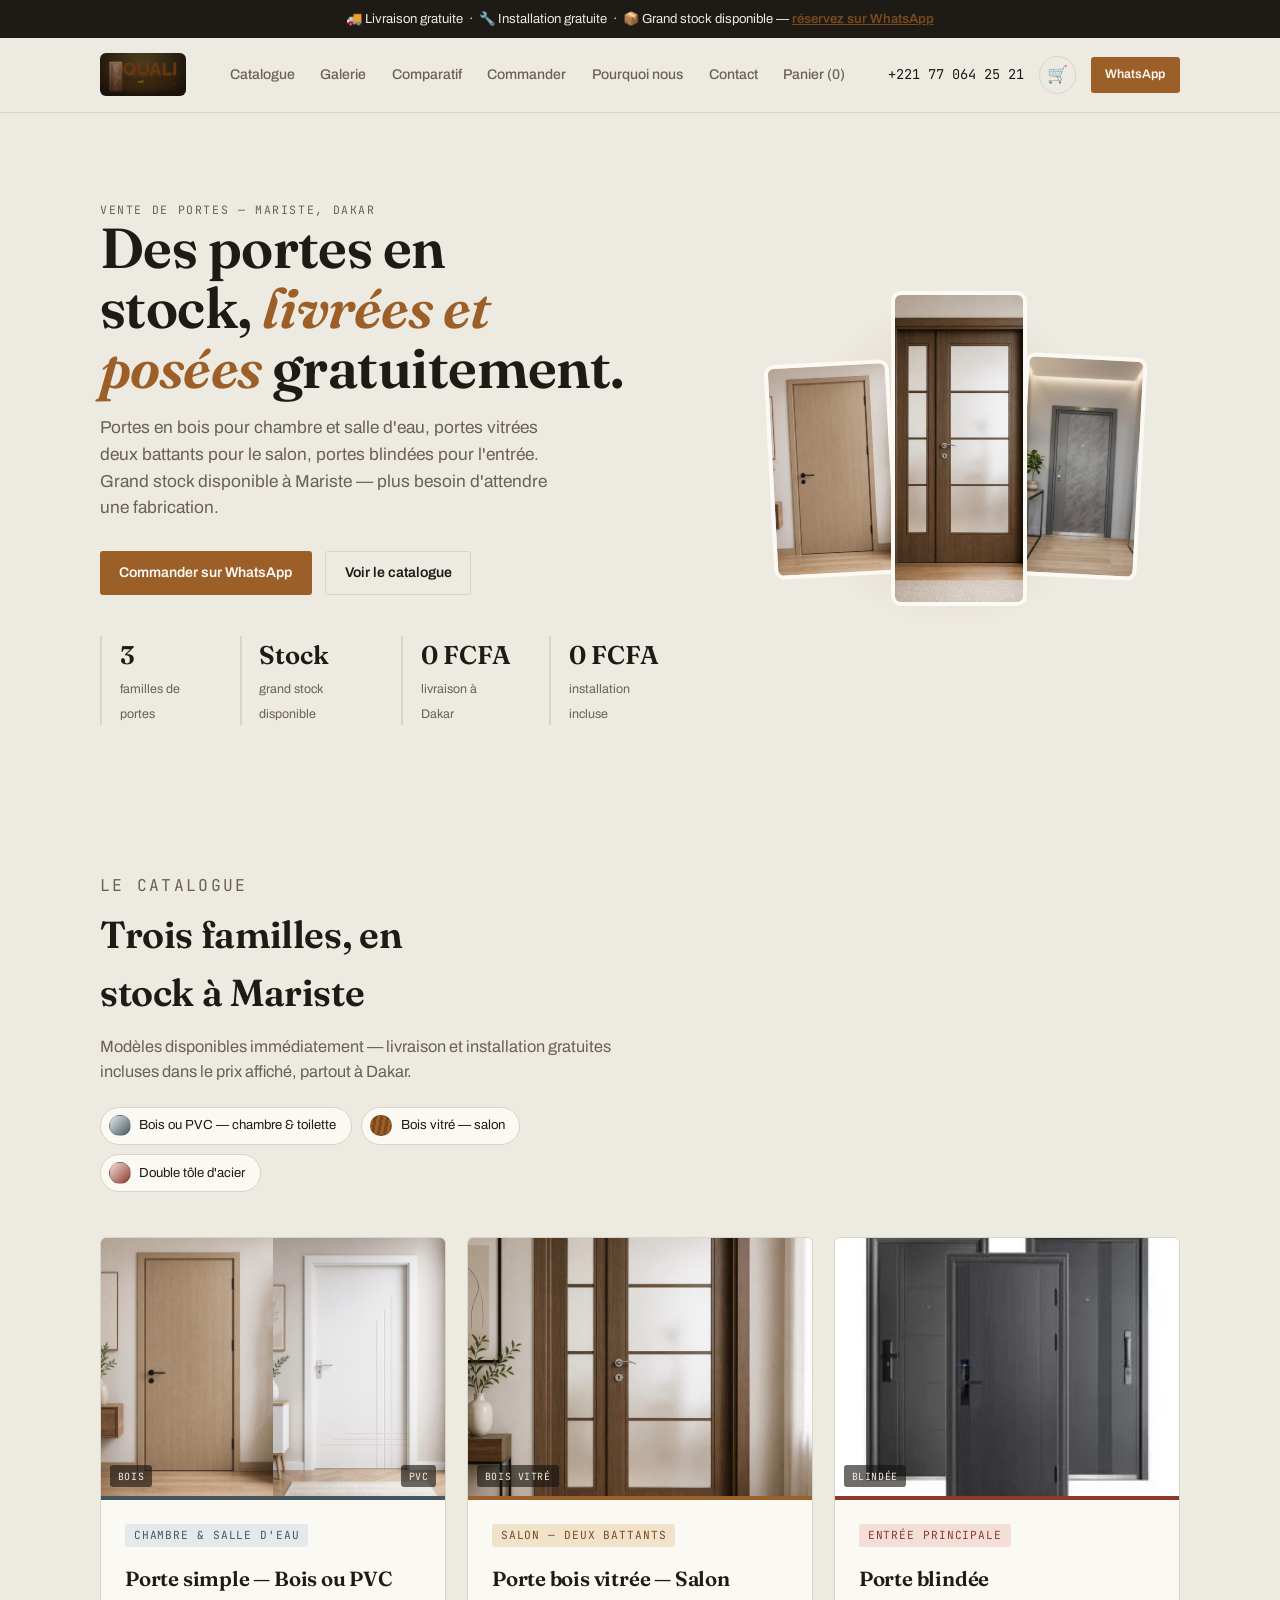
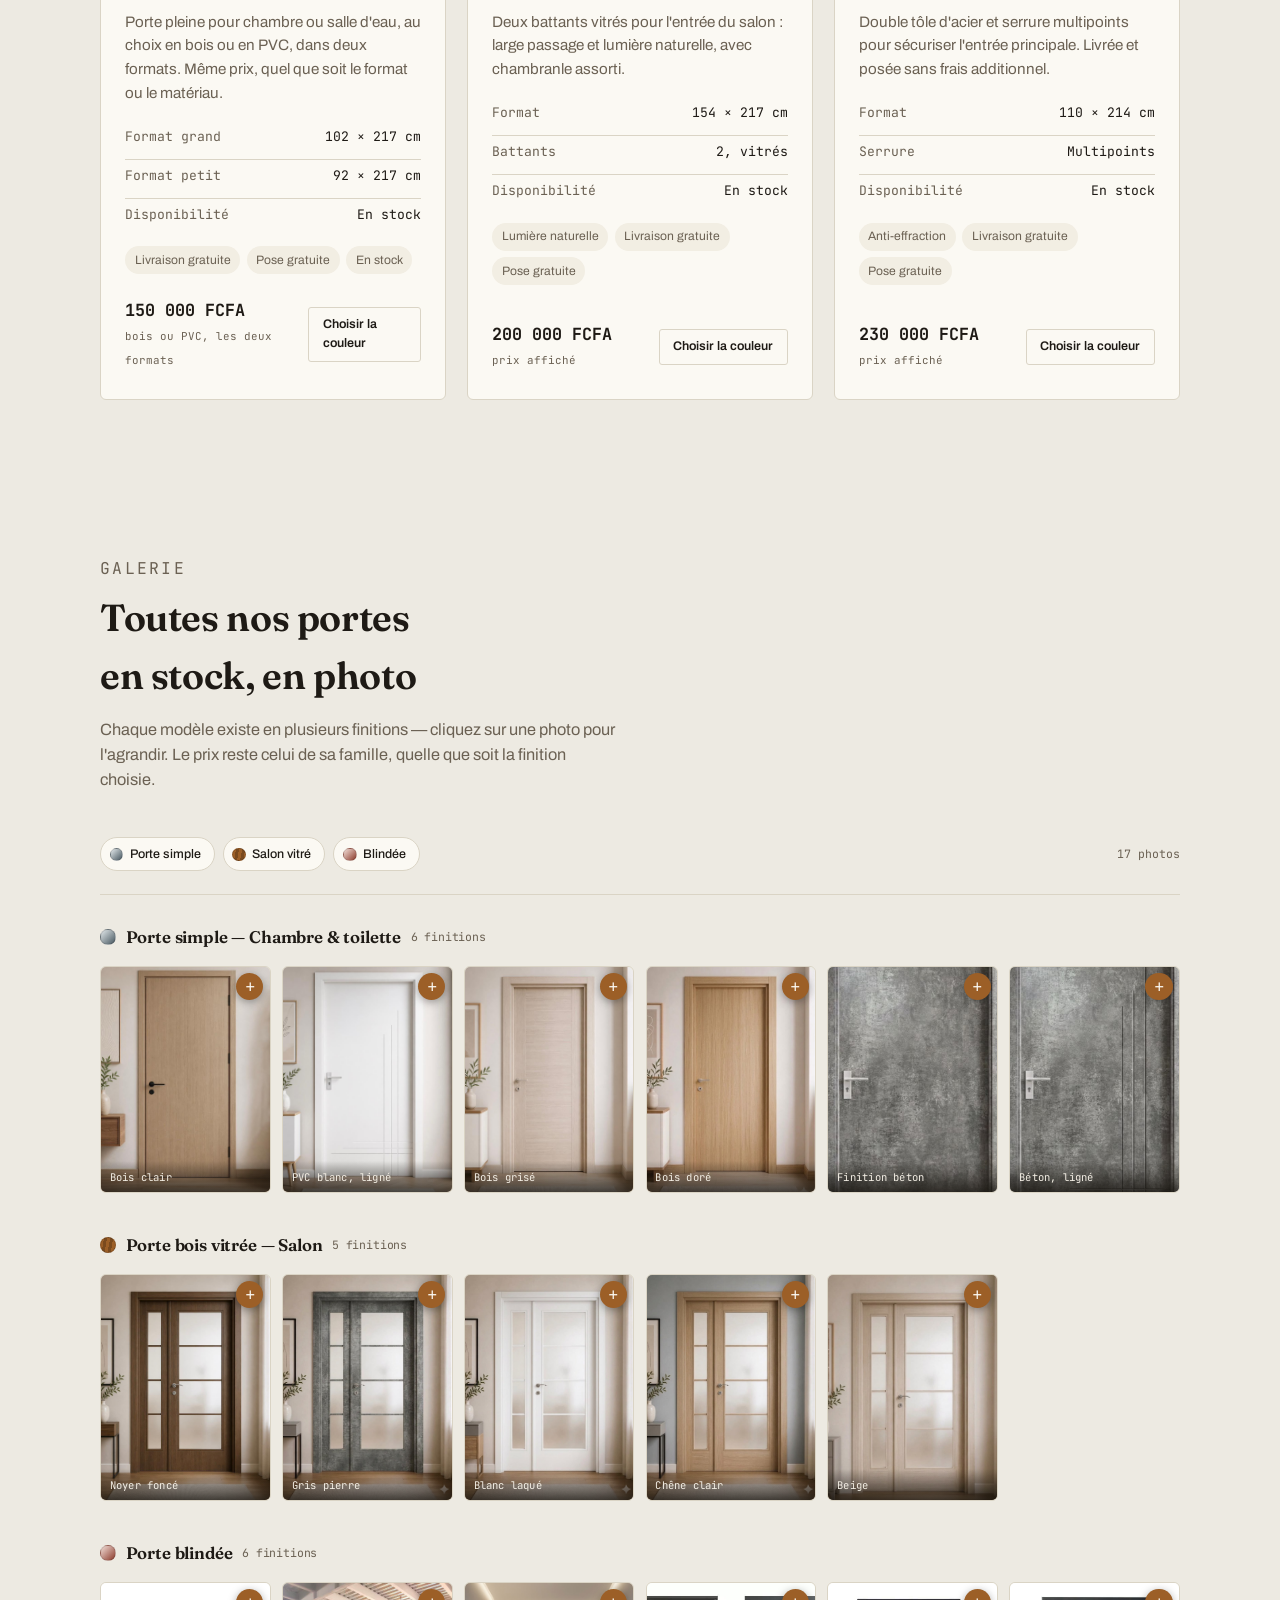
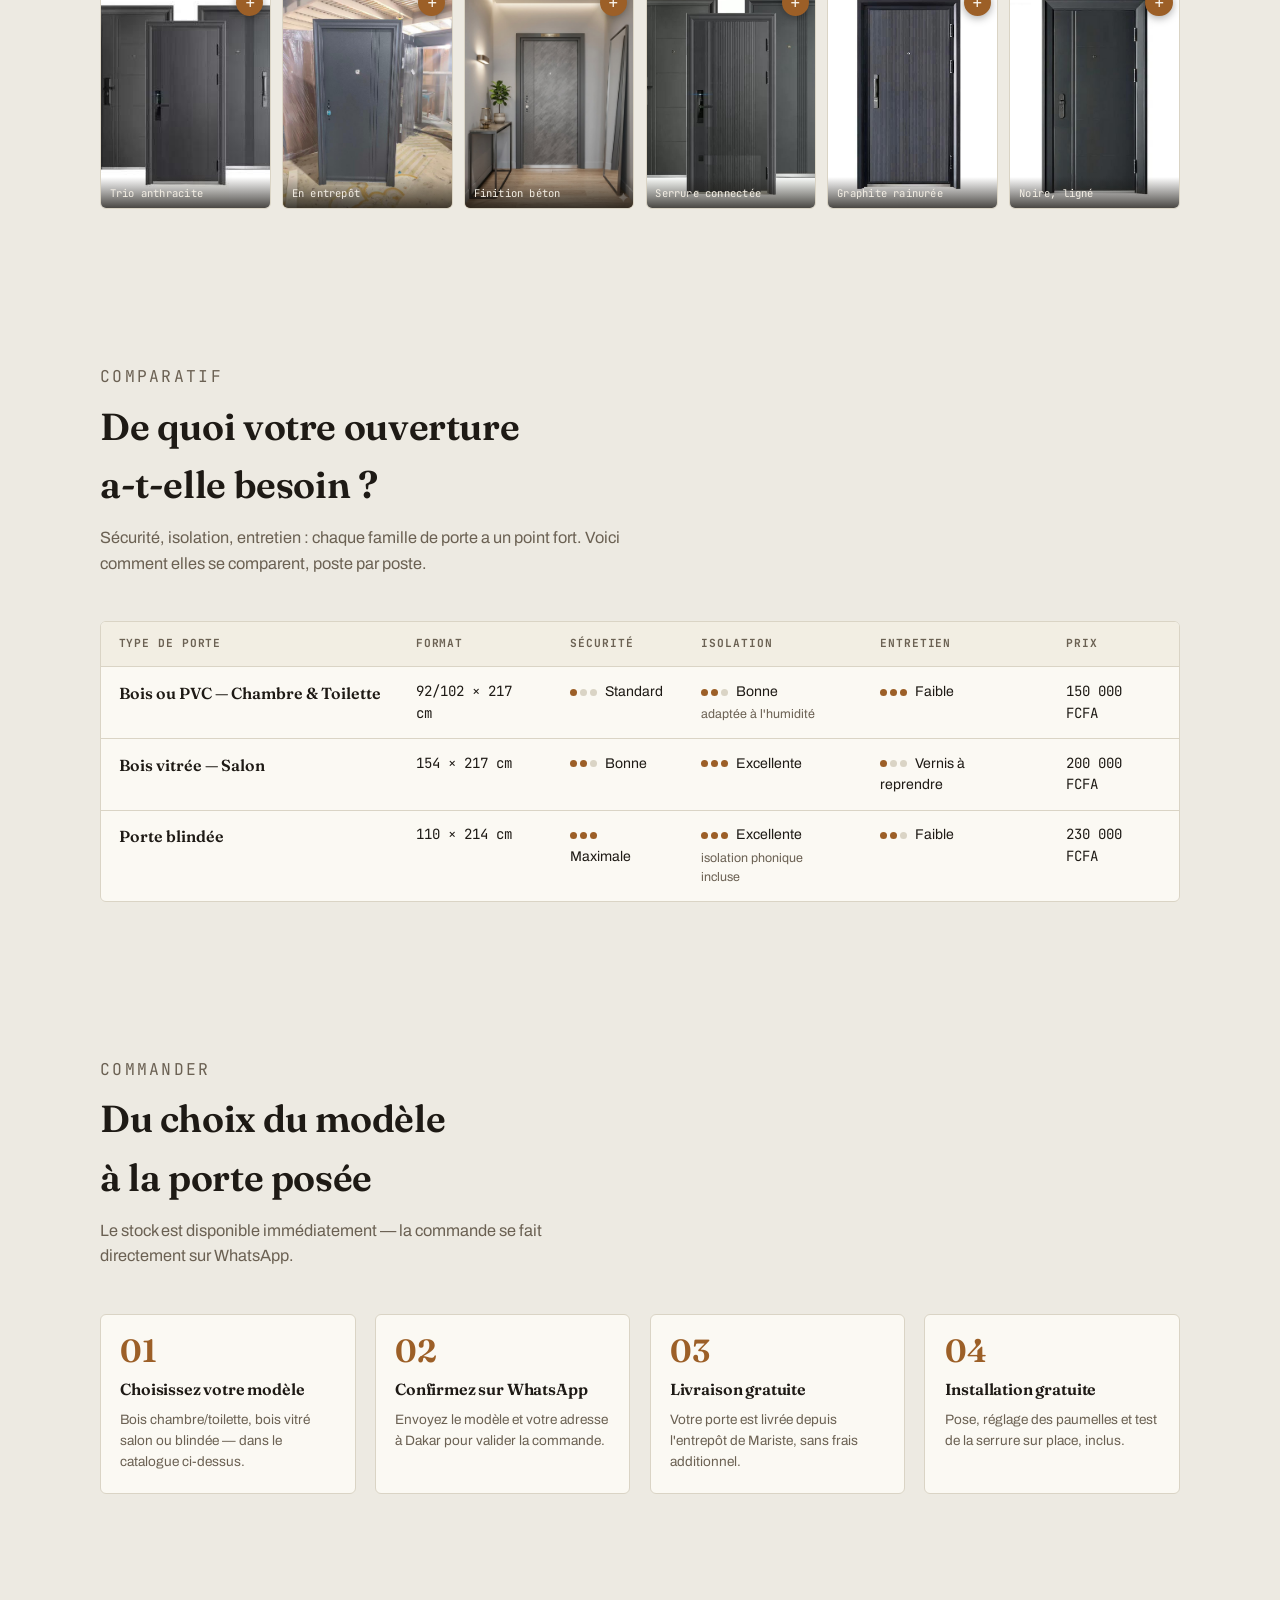
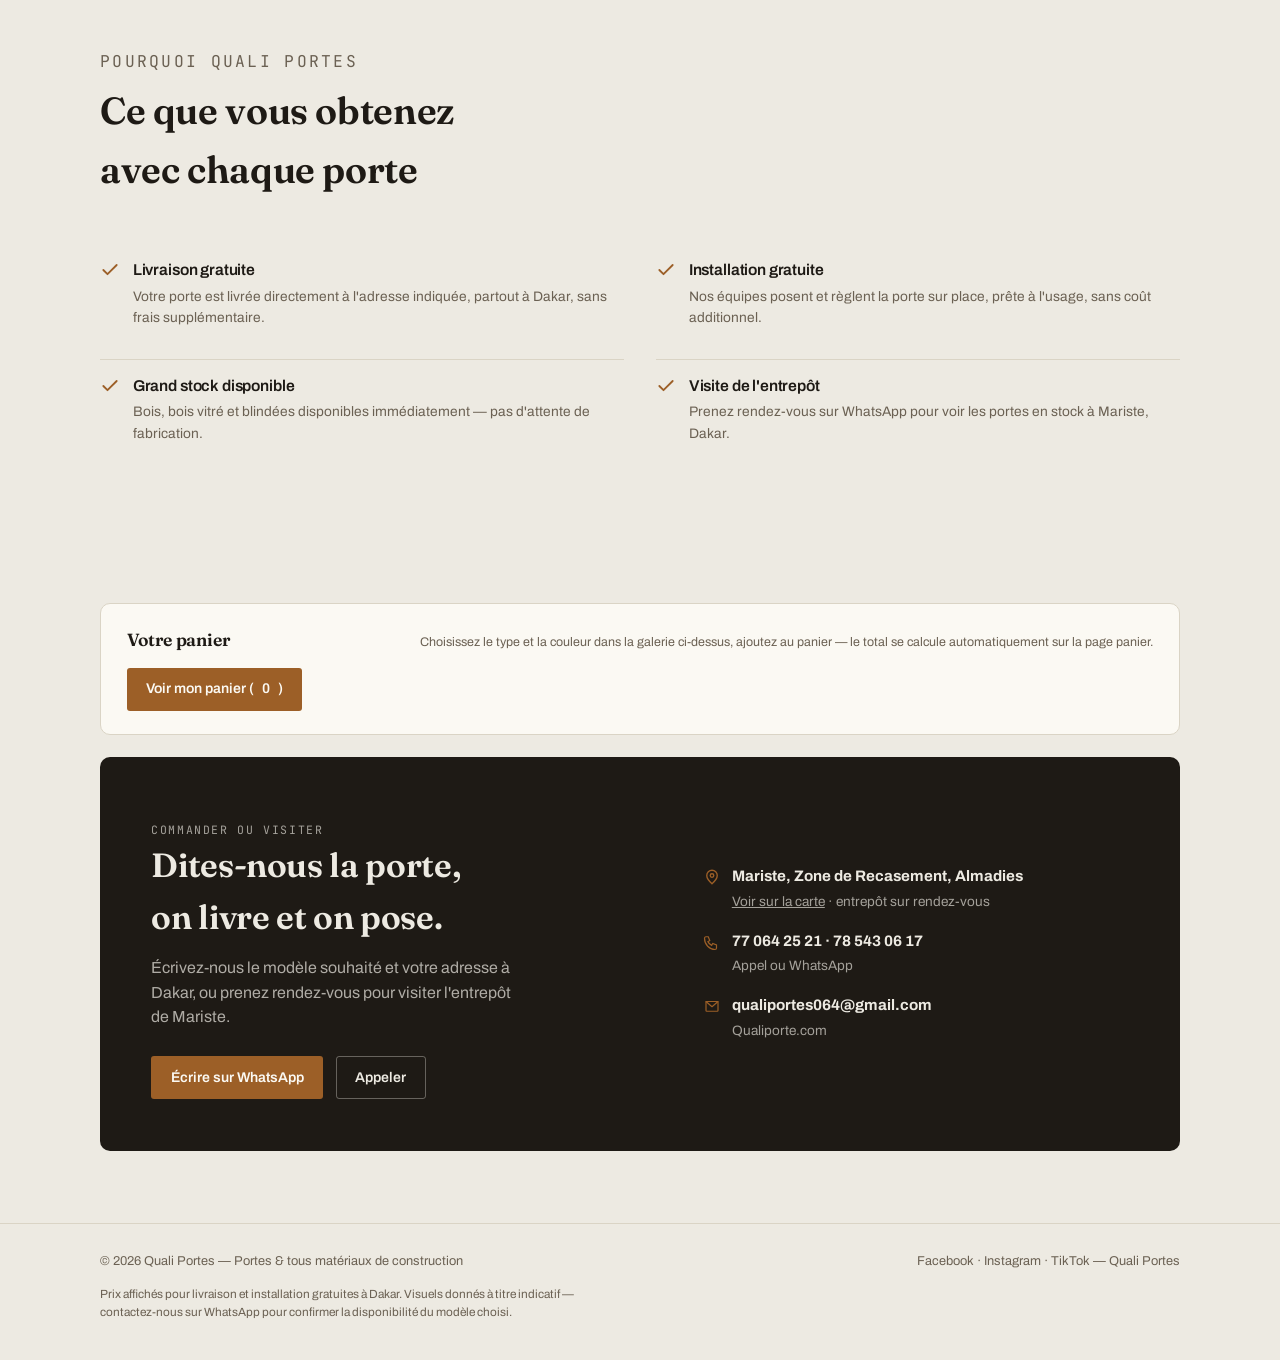
==== commit b99ab69c: "Ajoute une page panier dediee, persistante entre les pages Le panier vit desormais dans localStorage" ====
--- a/index.html
+++ b/index.html
@@ -7,970 +7,11 @@
 <link rel="preconnect" href="https://fonts.googleapis.com">
 <link rel="preconnect" href="https://fonts.gstatic.com" crossorigin>
 <link rel="stylesheet" href="https://fonts.googleapis.com/css2?family=Fraunces:opsz,wght@9..144,380..760&family=Archivo:wght@400;500;600;700&family=JetBrains+Mono:wght@400;500;600&display=swap">
-<style>
-  :root{
-    --bg: #EDEAE2;
-    --surface: #FBF9F3;
-    --surface-2: #F2EEE3;
-    --ink: #1E1A15;
-    --ink-soft: #6B6153;
-    --line: #DAD4C5;
-    --wood: #9C5F27;
-    --wood-strong: #7A4A1E;
-    --wood-tint: #F1E2CC;
-    --steel: #46565F;
-    --steel-tint: #E4EAEC;
-    --forge: #8B3A2B;
-    --forge-tint: #F3DFD8;
-    --glass: #6E8F89;
-    --glass-tint: #DCE9E5;
-    --shadow: 30 20 10;
-  }
-  @media (prefers-color-scheme: dark){
-    :root:not([data-theme="light"]){
-      --bg: #17140F;
-      --surface: #201B14;
-      --surface-2: #251F17;
-      --ink: #F3EEE4;
-      --ink-soft: #AFA28C;
-      --line: #3A3327;
-      --wood: #DE9A52;
-      --wood-strong: #F0B26E;
-      --wood-tint: #362718;
-      --steel: #9DB2BC;
-      --steel-tint: #26313A;
-      --forge: #D97B62;
-      --forge-tint: #3A2620;
-      --glass: #9CC2BB;
-      --glass-tint: #1F2E2A;
-      --shadow: 0 0 0;
-    }
-  }
-  :root[data-theme="dark"]{
-    --bg: #17140F;
-    --surface: #201B14;
-    --surface-2: #251F17;
-    --ink: #F3EEE4;
-    --ink-soft: #AFA28C;
-    --line: #3A3327;
-    --wood: #DE9A52;
-    --wood-strong: #F0B26E;
-    --wood-tint: #362718;
-    --steel: #9DB2BC;
-    --steel-tint: #26313A;
-    --forge: #D97B62;
-    --forge-tint: #3A2620;
-    --glass: #9CC2BB;
-    --glass-tint: #1F2E2A;
-    --shadow: 0 0 0;
-  }
-
-  *{ box-sizing: border-box; }
-  html{ scroll-behavior: smooth; }
-  @media (prefers-reduced-motion: reduce){
-    html{ scroll-behavior: auto; }
-    *{ animation-duration: 0.001ms !important; transition-duration: 0.001ms !important; }
-  }
-
-  body{
-    margin: 0;
-    background: var(--bg);
-    color: var(--ink);
-    font-family: "Archivo", ui-sans-serif, system-ui, sans-serif;
-    font-size: 16px;
-    line-height: 1.55;
-  }
-
-  h1,h2,h3{
-    font-family: "Fraunces", "Iowan Old Style", ui-serif, serif;
-    font-weight: 620;
-    letter-spacing: -0.01em;
-    text-wrap: balance;
-    margin: 0;
-    color: var(--ink);
-  }
-
-  a{ color: inherit; }
-  p{ margin: 0; }
-  ul{ margin: 0; padding: 0; list-style: none; }
-
-  .mono{
-    font-family: "JetBrains Mono", ui-monospace, "SFMono-Regular", monospace;
-  }
-  .eyebrow{
-    font-family: "JetBrains Mono", ui-monospace, monospace;
-    font-size: 0.72rem;
-    letter-spacing: 0.14em;
-    text-transform: uppercase;
-    color: var(--ink-soft);
-  }
-
-  .wrap{
-    max-width: 1160px;
-    margin: 0 auto;
-    padding: 0 clamp(1.25rem, 4vw, 2.5rem);
-  }
-
-  /* ---------- promo bar ---------- */
-  .promo-bar{
-    background: var(--ink);
-    color: var(--bg);
-    text-align: center;
-    font-size: 0.82rem;
-    padding: 0.55rem 1rem;
-  }
-  .promo-bar a{
-    color: var(--wood-strong);
-    text-decoration: underline;
-    font-weight: 600;
-  }
-  :root[data-theme="dark"] .promo-bar a{ color: var(--wood); }
-  @media (prefers-color-scheme: dark){ :root:not([data-theme="light"]) .promo-bar a{ color: var(--wood); } }
-
-  /* ---------- header ---------- */
-  header{
-    position: sticky;
-    top: 0;
-    z-index: 40;
-    background: color-mix(in srgb, var(--bg) 88%, transparent);
-    backdrop-filter: blur(10px);
-    border-bottom: 1px solid var(--line);
-  }
-  .nav{
-    display: flex;
-    align-items: center;
-    justify-content: space-between;
-    gap: 1.5rem;
-    padding-top: 0.95rem;
-    padding-bottom: 0.95rem;
-  }
-  .brand{
-    display: flex;
-    align-items: center;
-    text-decoration: none;
-  }
-  .brand img{
-    height: 2.7rem;
-    width: auto;
-    border-radius: 6px;
-    display: block;
-  }
-  .nav-links{
-    display: flex;
-    align-items: center;
-    gap: clamp(1rem, 2vw, 2rem);
-  }
-  .nav-links a{
-    text-decoration: none;
-    font-size: 0.88rem;
-    font-weight: 500;
-    color: var(--ink-soft);
-    position: relative;
-    padding: 0.2rem 0;
-  }
-  .nav-links a::after{
-    content: "";
-    position: absolute;
-    left: 0; right: 100%;
-    bottom: -2px;
-    height: 1.5px;
-    background: var(--wood);
-    transition: right 0.2s ease;
-  }
-  .nav-links a:hover{ color: var(--ink); }
-  .nav-links a:hover::after{ right: 0; }
-  .nav-actions{ display: flex; align-items: center; gap: 0.9rem; }
-  .nav-phone{
-    display: flex;
-    align-items: center;
-    gap: 0.4rem;
-    font-family: "JetBrains Mono", monospace;
-    font-size: 0.85rem;
-    text-decoration: none;
-    color: var(--ink);
-  }
-  .nav-toggle{ display: none; }
-
-  .btn{
-    display: inline-flex;
-    align-items: center;
-    gap: 0.5rem;
-    padding: 0.62rem 1.15rem;
-    border-radius: 3px;
-    font-size: 0.88rem;
-    font-weight: 600;
-    text-decoration: none;
-    border: 1px solid transparent;
-    cursor: pointer;
-    transition: transform 0.15s ease, box-shadow 0.15s ease, background 0.15s ease;
-  }
-  .btn:active{ transform: translateY(1px); }
-  .btn-primary{
-    background: var(--wood);
-    color: #FBF9F3;
-  }
-  .btn-primary:hover{ background: var(--wood-strong); }
-  .btn-ghost{
-    background: transparent;
-    border-color: var(--line);
-    color: var(--ink);
-  }
-  .btn-ghost:hover{ border-color: var(--ink-soft); }
-  .btn-sm{ padding: 0.45rem 0.85rem; font-size: 0.78rem; }
-
-  /* ---------- hero ---------- */
-  .hero{
-    padding: clamp(3rem, 7vw, 5.5rem) 0 clamp(2.5rem, 6vw, 4rem);
-  }
-  .hero-grid{
-    display: grid;
-    grid-template-columns: 1.1fr 0.9fr;
-    gap: clamp(2rem, 5vw, 4rem);
-    align-items: center;
-  }
-  .hero h1{
-    font-size: clamp(2.3rem, 4.4vw, 3.6rem);
-    line-height: 1.06;
-  }
-  .hero h1 em{
-    font-style: italic;
-    color: var(--wood);
-  }
-  .hero-lede{
-    margin-top: 1.1rem;
-    max-width: 46ch;
-    font-size: 1.08rem;
-    color: var(--ink-soft);
-  }
-  .hero-ctas{
-    margin-top: 1.8rem;
-    display: flex;
-    flex-wrap: wrap;
-    gap: 0.85rem;
-  }
-  .hero-stats{
-    margin-top: 2.6rem;
-    display: flex;
-    gap: clamp(1.4rem, 3vw, 2.4rem);
-  }
-  .stat{ padding-left: 1.1rem; border-left: 2px solid var(--line); }
-  .stat b{
-    display: block;
-    font-family: "Fraunces", serif;
-    font-size: 1.6rem;
-    font-weight: 620;
-  }
-  .stat span{
-    font-size: 0.78rem;
-    color: var(--ink-soft);
-  }
-
-  .hero-art{ display: flex; justify-content: center; width: 100%; }
-  .hero-photos{
-    position: relative;
-    width: 100%;
-    max-width: 380px;
-    aspect-ratio: 360 / 340;
-  }
-  .hero-photos::before{
-    content: "";
-    position: absolute;
-    inset: -14% -8%;
-    background: radial-gradient(closest-side, color-mix(in srgb, var(--wood) 22%, transparent), transparent 72%);
-    z-index: 0;
-    pointer-events: none;
-  }
-  .hero-photo{
-    position: absolute;
-    border-radius: 10px;
-    overflow: hidden;
-    border: 4px solid var(--surface);
-    box-shadow: 0 18px 34px -14px rgba(var(--shadow), 0.5);
-    transition: transform 0.4s ease;
-  }
-  .hero-photo img{ width: 100%; height: 100%; object-fit: cover; display: block; }
-  .hero-photo.a{ left: 2%; top: 22%; width: 33%; height: 60%; z-index: 1; transform: rotate(-3deg); }
-  .hero-photo.b{ left: 34%; top: 2%; width: 36%; height: 88%; z-index: 2; transform: rotate(0deg); }
-  .hero-photo.c{ left: 68%; top: 20%; width: 32%; height: 62%; z-index: 1; transform: rotate(3deg); }
-  .hero-art:hover .hero-photo.a{ transform: rotate(-3deg) translateY(-6px); }
-  .hero-art:hover .hero-photo.b{ transform: translateY(-10px); }
-  .hero-art:hover .hero-photo.c{ transform: rotate(3deg) translateY(-6px); }
-
-  /* ---------- sections ---------- */
-  section{ padding: clamp(2.6rem, 6vw, 4.5rem) 0; }
-  .section-head{
-    max-width: 62ch;
-    margin-bottom: clamp(1.8rem, 4vw, 2.8rem);
-  }
-  .section-head h2{
-    font-size: clamp(1.7rem, 3vw, 2.35rem);
-    margin-top: 0.5rem;
-  }
-  .section-head p{
-    margin-top: 0.7rem;
-    color: var(--ink-soft);
-    font-size: 1.02rem;
-    max-width: 58ch;
-  }
-
-  .reveal{
-    opacity: 0;
-    transform: translateY(14px);
-    transition: opacity 0.6s ease, transform 0.6s ease;
-  }
-  .reveal.in-view{ opacity: 1; transform: none; }
-
-  /* ---------- materials strip ---------- */
-  .materials{
-    display: flex;
-    flex-wrap: wrap;
-    gap: 0.6rem;
-    margin-top: 1.4rem;
-  }
-  .material-chip{
-    display: flex;
-    align-items: center;
-    gap: 0.55rem;
-    padding: 0.45rem 0.9rem 0.45rem 0.5rem;
-    background: var(--surface);
-    border: 1px solid var(--line);
-    border-radius: 999px;
-    font-size: 0.82rem;
-  }
-  .swatch{
-    width: 1.35rem; height: 1.35rem;
-    border-radius: 999px;
-    border: 1px solid color-mix(in srgb, var(--ink) 15%, transparent);
-    flex-shrink: 0;
-  }
-  .swatch.pvc{ background: linear-gradient(135deg, var(--steel-tint), var(--steel)); }
-  .swatch.bois{ background: repeating-linear-gradient(100deg, var(--wood) 0 3px, var(--wood-strong) 3px 6px); }
-  .swatch.acier{ background: linear-gradient(135deg, var(--forge-tint), var(--forge)); }
-
-  /* ---------- catalog cards ---------- */
-  .catalog{
-    display: grid;
-    grid-template-columns: repeat(3, 1fr);
-    gap: 1.3rem;
-  }
-  .card{
-    background: var(--surface);
-    border: 1px solid var(--line);
-    border-radius: 6px;
-    overflow: hidden;
-    display: flex;
-    flex-direction: column;
-    transition: transform 0.2s ease, box-shadow 0.2s ease;
-  }
-  .card:hover{
-    transform: translateY(-3px);
-    box-shadow: 0 14px 28px -18px rgba(var(--shadow), 0.35);
-  }
-  .card-bar{ height: 4px; }
-  .card-bar.pvc{ background: var(--steel); }
-  .card-bar.bois{ background: var(--wood); }
-  .card-bar.acier{ background: var(--forge); }
-  .card-media{
-    position: relative;
-    aspect-ratio: 4 / 3;
-    overflow: hidden;
-    display: flex;
-    background: var(--surface-2);
-  }
-  .card-media img{
-    width: 100%;
-    height: 100%;
-    object-fit: cover;
-    display: block;
-    transition: transform 0.5s ease;
-  }
-  .card:hover .card-media img{ transform: scale(1.04); }
-  .card-media.split img{ width: 50%; }
-  .media-tag{
-    position: absolute;
-    bottom: 0.55rem;
-    font-family: "JetBrains Mono", monospace;
-    font-size: 0.62rem;
-    letter-spacing: 0.06em;
-    text-transform: uppercase;
-    background: color-mix(in srgb, #17140F 62%, transparent);
-    color: #F3EEE4;
-    padding: 0.2rem 0.5rem;
-    border-radius: 3px;
-  }
-  .media-tag.left{ left: 0.55rem; }
-  .media-tag.right{ right: 0.55rem; }
-  .media-tag.center{ left: 0.55rem; }
-  .card-body{ padding: 1.5rem 1.5rem 1.7rem; display: flex; flex-direction: column; gap: 1rem; flex: 1; }
-  .card-icon{ width: 2.4rem; height: 2.4rem; }
-  .card h3{ font-size: 1.28rem; }
-  .card-tag{
-    display: inline-block;
-    align-self: flex-start;
-    font-size: 0.7rem;
-    letter-spacing: 0.08em;
-    text-transform: uppercase;
-    font-family: "JetBrains Mono", monospace;
-    padding: 0.18rem 0.55rem;
-    border-radius: 3px;
-  }
-  .card-tag.pvc{ background: var(--steel-tint); color: var(--steel); }
-  .card-tag.bois{ background: var(--wood-tint); color: var(--wood-strong); }
-  .card-tag.acier{ background: var(--forge-tint); color: var(--forge); }
-  .card p.desc{ color: var(--ink-soft); font-size: 0.95rem; }
-  .spec-list{ display: flex; flex-direction: column; gap: 0.4rem; }
-  .spec-list li{
-    display: flex;
-    justify-content: space-between;
-    gap: 0.6rem;
-    font-size: 0.82rem;
-    padding: 0.35rem 0;
-    border-top: 1px solid var(--line);
-  }
-  .spec-list li:first-child{ border-top: none; }
-  .spec-list li span:first-child{ color: var(--ink-soft); }
-  .spec-list li span:last-child{ font-family: "JetBrains Mono", monospace; text-align: right; }
-  .atouts{ display: flex; flex-wrap: wrap; gap: 0.4rem; }
-  .atouts li{
-    font-size: 0.76rem;
-    padding: 0.28rem 0.6rem;
-    background: var(--surface-2);
-    border-radius: 999px;
-    color: var(--ink-soft);
-  }
-  .card-foot{
-    margin-top: auto;
-    display: flex;
-    flex-direction: column;
-    gap: 0.5rem;
-    padding-top: 0.4rem;
-  }
-  .card-foot-row{
-    display: flex;
-    align-items: center;
-    justify-content: space-between;
-    gap: 0.8rem;
-  }
-  .price{ font-family: "JetBrains Mono", monospace; }
-  .price b{ font-size: 1.05rem; color: var(--ink); display:block; }
-  .price span{ font-size: 0.68rem; color: var(--ink-soft); }
-
-  .qty-stepper{
-    display: flex;
-    align-items: center;
-    gap: 0.4rem;
-    border: 1px solid var(--line);
-    border-radius: 999px;
-    padding: 0.2rem;
-    background: var(--surface-2);
-    flex-shrink: 0;
-  }
-  .qty-btn{
-    width: 1.7rem;
-    height: 1.7rem;
-    border-radius: 999px;
-    border: none;
-    background: var(--surface);
-    color: var(--ink);
-    font-size: 1.05rem;
-    font-family: inherit;
-    line-height: 1;
-    cursor: pointer;
-    display: flex;
-    align-items: center;
-    justify-content: center;
-    transition: background 0.15s ease, color 0.15s ease;
-  }
-  .qty-btn:hover{ background: var(--wood-tint); color: var(--wood-strong); }
-  .qty-value{
-    min-width: 1.3rem;
-    text-align: center;
-    font-family: "JetBrains Mono", monospace;
-    font-size: 0.92rem;
-    font-weight: 600;
-  }
-  /* ---------- quote builder ---------- */
-  .quote-panel{
-    background: var(--surface);
-    border: 1px solid var(--line);
-    border-radius: 10px;
-    padding: 1.4rem 1.6rem;
-    margin-bottom: 1.4rem;
-  }
-  .quote-head{
-    display: flex;
-    align-items: baseline;
-    justify-content: space-between;
-    gap: 1rem;
-    flex-wrap: wrap;
-    margin-bottom: 0.9rem;
-  }
-  .quote-head h3{ font-size: 1.1rem; }
-  .quote-hint{ font-size: 0.78rem; color: var(--ink-soft); }
-  .quote-lines{ display: flex; flex-direction: column; gap: 0.5rem; }
-  .quote-line{
-    display: flex;
-    justify-content: space-between;
-    gap: 1rem;
-    font-size: 0.9rem;
-    padding-bottom: 0.5rem;
-    border-bottom: 1px solid var(--line);
-  }
-  .quote-line b{ font-family: "JetBrains Mono", monospace; white-space: nowrap; }
-  .quote-line-controls{ display: flex; align-items: center; gap: 0.8rem; flex-shrink: 0; }
-  .cart-badge{
-    position: fixed;
-    bottom: 1.2rem;
-    right: 1.2rem;
-    z-index: 90;
-    display: flex;
-    align-items: center;
-    gap: 0.4rem;
-    background: var(--wood);
-    color: #FBF9F3;
-    padding: 0.7rem 1.05rem;
-    border-radius: 999px;
-    font-weight: 600;
-    font-size: 0.85rem;
-    text-decoration: none;
-    box-shadow: 0 10px 24px rgba(0,0,0,0.35);
-    transition: background 0.15s ease, transform 0.15s ease;
-  }
-  .cart-badge:hover{ background: var(--wood-strong); transform: translateY(-2px); }
-  .cart-badge[hidden]{ display: none; }
-  .quote-empty{ font-size: 0.85rem; color: var(--ink-soft); font-style: italic; }
-  .quote-total-row{
-    display: flex;
-    justify-content: space-between;
-    align-items: baseline;
-    margin-top: 0.9rem;
-    padding-top: 0.9rem;
-    border-top: 2px solid var(--ink);
-    font-family: "Fraunces", serif;
-    font-size: 1.2rem;
-    font-weight: 620;
-  }
-  .quote-total-row b{ font-family: "JetBrains Mono", monospace; color: var(--wood-strong); }
-
-  /* ---------- gallery ---------- */
-  .gallery-intro{
-    display: flex;
-    flex-wrap: wrap;
-    align-items: center;
-    justify-content: space-between;
-    gap: 1rem;
-    margin-bottom: 1.8rem;
-    padding-bottom: 1.4rem;
-    border-bottom: 1px solid var(--line);
-  }
-  .gallery-jump{
-    display: flex;
-    flex-wrap: wrap;
-    gap: 0.5rem;
-  }
-  .gallery-jump a{
-    display: flex;
-    align-items: center;
-    gap: 0.4rem;
-    text-decoration: none;
-    font-size: 0.78rem;
-    font-weight: 500;
-    color: var(--ink);
-    background: var(--surface);
-    border: 1px solid var(--line);
-    border-radius: 999px;
-    padding: 0.4rem 0.8rem 0.4rem 0.55rem;
-    transition: border-color 0.15s ease, transform 0.15s ease;
-  }
-  .gallery-jump a:hover{ border-color: var(--ink-soft); transform: translateY(-1px); }
-  .gallery-jump .swatch{ width: 0.85rem; height: 0.85rem; }
-  .gallery-group{ margin-bottom: 2.4rem; scroll-margin-top: 5.5rem; }
-  .gallery-group:last-child{ margin-bottom: 0; }
-  .gallery-group h3{
-    display: flex;
-    align-items: center;
-    gap: 0.6rem;
-    font-size: 1.05rem;
-    margin-bottom: 1rem;
-  }
-  .gallery-group h3 .swatch{ width: 1rem; height: 1rem; }
-  .gallery-count{
-    font-family: "JetBrains Mono", monospace;
-    font-size: 0.72rem;
-    color: var(--ink-soft);
-    font-weight: 400;
-  }
-  .gallery-grid{
-    display: grid;
-    grid-template-columns: repeat(auto-fill, minmax(150px, 1fr));
-    gap: 0.7rem;
-  }
-  .gallery-item{
-    position: relative;
-    aspect-ratio: 3 / 4;
-    border-radius: 6px;
-    overflow: hidden;
-    border: 1px solid var(--line);
-    background: var(--surface-2);
-  }
-  .gallery-view{
-    position: absolute;
-    inset: 0;
-    width: 100%;
-    height: 100%;
-    display: block;
-    padding: 0;
-    border: none;
-    background: none;
-    font: inherit;
-    appearance: none;
-    -webkit-appearance: none;
-    cursor: zoom-in;
-  }
-  .gallery-view img{
-    width: 100%;
-    height: 100%;
-    object-fit: cover;
-    display: block;
-    transition: transform 0.35s ease;
-  }
-  .gallery-item:hover .gallery-view img{ transform: scale(1.06); }
-  .gallery-view::after{
-    content: "";
-    position: absolute;
-    inset: 0;
-    opacity: 0;
-    transition: opacity 0.2s ease;
-    background-image:
-      url("data:image/svg+xml,%3Csvg xmlns='http://www.w3.org/2000/svg' width='24' height='24' viewBox='0 0 24 24' fill='none' stroke='white' stroke-width='2' stroke-linecap='round' stroke-linejoin='round'%3E%3Ccircle cx='11' cy='11' r='7'/%3E%3Cline x1='21' y1='21' x2='16.65' y2='16.65'/%3E%3C/svg%3E"),
-      linear-gradient(rgba(0,0,0,0.18), rgba(0,0,0,0.18));
-    background-repeat: no-repeat, no-repeat;
-    background-position: center, center;
-    background-size: 24px 24px, cover;
-  }
-  .gallery-item:hover .gallery-view::after{ opacity: 1; }
-  .gallery-cap{
-    position: absolute;
-    inset: auto 0 0 0;
-    padding: 0.5rem 0.55rem 0.4rem;
-    font-family: "JetBrains Mono", monospace;
-    font-size: 0.66rem;
-    letter-spacing: 0.02em;
-    text-align: left;
-    background: linear-gradient(to top, rgba(23,20,15,0.78), transparent);
-    color: #F3EEE4;
-  }
-  .gallery-add{
-    position: absolute;
-    top: 0.4rem;
-    right: 0.4rem;
-    z-index: 3;
-    width: 1.7rem;
-    height: 1.7rem;
-    border-radius: 999px;
-    border: none;
-    background: var(--wood);
-    color: #FBF9F3;
-    font-size: 1.05rem;
-    line-height: 1;
-    font-family: inherit;
-    cursor: pointer;
-    display: flex;
-    align-items: center;
-    justify-content: center;
-    box-shadow: 0 2px 8px rgba(0,0,0,0.35);
-    transition: background 0.15s ease, transform 0.15s ease;
-  }
-  .gallery-add:hover{ background: var(--wood-strong); }
-  .gallery-add.added{ background: var(--forge); transform: scale(1.12); }
-  .lightbox{
-    position: fixed;
-    inset: 0;
-    background: rgba(10,8,6,0.9);
-    display: flex;
-    align-items: center;
-    justify-content: center;
-    padding: 3rem 1.5rem;
-    z-index: 100;
-  }
-  .lightbox[hidden]{ display: none; }
-  .lightbox-frame{ position: relative; max-width: min(92vw, 640px); width: 100%; }
-  .lightbox figure{ margin: 1rem 0 0; }
-  .lightbox-img-wrap{ position: relative; }
-  .lightbox img{
-    display: block;
-    max-width: 100%;
-    max-height: 68vh;
-    border-radius: 8px;
-    box-shadow: 0 24px 60px rgba(0,0,0,0.5);
-    margin: 0 auto;
-  }
-  .lightbox-meta{
-    display: flex;
-    align-items: flex-end;
-    justify-content: space-between;
-    gap: 1rem;
-    flex-wrap: wrap;
-  }
-  .lightbox-info{
-    display: flex;
-    flex-direction: column;
-    gap: 0.25rem;
-  }
-  .lightbox-cat{
-    font-family: "JetBrains Mono", monospace;
-    font-size: 0.68rem;
-    letter-spacing: 0.08em;
-    text-transform: uppercase;
-    color: color-mix(in srgb, #F3EEE4 60%, transparent);
-  }
-  .lightbox figcaption{
-    margin: 0;
-    text-align: left;
-    color: #F3EEE4;
-    font-family: "Fraunces", serif;
-    font-size: 1.05rem;
-    font-weight: 600;
-  }
-  .lightbox-count{
-    font-family: "JetBrains Mono", monospace;
-    font-size: 0.72rem;
-    color: color-mix(in srgb, #F3EEE4 55%, transparent);
-    white-space: nowrap;
-  }
-  .lightbox-actions{
-    margin-top: 1rem;
-    display: flex;
-    flex-direction: column;
-    align-items: flex-start;
-    gap: 0.5rem;
-  }
-  .lightbox-cta{
-    display: inline-flex;
-    align-items: center;
-    gap: 0.5rem;
-    padding: 0.62rem 1.15rem;
-    border-radius: 3px;
-    font-size: 0.86rem;
-    font-weight: 600;
-    text-decoration: none;
-    border: none;
-    font-family: inherit;
-    cursor: pointer;
-    background: var(--wood);
-    color: #FBF9F3;
-    transition: background 0.15s ease, transform 0.15s ease;
-  }
-  .lightbox-cta:hover{ background: var(--wood-strong); }
-  .lightbox-cta.added{ background: var(--forge); }
-  .lightbox-link{
-    font-size: 0.78rem;
-    color: color-mix(in srgb, #F3EEE4 65%, transparent);
-    text-decoration: underline;
-  }
-  .lightbox-close, .lightbox-nav{
-    position: absolute;
-    display: flex;
-    align-items: center;
-    justify-content: center;
-    border-radius: 999px;
-    border: 1px solid rgba(255,255,255,0.3);
-    background: rgba(255,255,255,0.08);
-    color: #F3EEE4;
-    cursor: pointer;
-    transition: background 0.15s ease;
-  }
-  .lightbox-close:hover, .lightbox-nav:hover{ background: rgba(255,255,255,0.18); }
-  .lightbox-close{
-    top: 1.2rem;
-    right: 1.3rem;
-    width: 2.3rem;
-    height: 2.3rem;
-    font-size: 1.2rem;
-    line-height: 1;
-  }
-  .lightbox-nav{
-    top: 50%;
-    transform: translateY(-50%);
-    width: 2.6rem;
-    height: 2.6rem;
-  }
-  .lightbox-nav svg{ width: 1.2rem; height: 1.2rem; }
-  .lightbox-prev{ left: 0.8rem; }
-  .lightbox-next{ right: 0.8rem; }
-  @media (max-width: 700px){
-    .lightbox-nav{ width: 2.2rem; height: 2.2rem; }
-    .lightbox-prev{ left: 0.3rem; }
-    .lightbox-next{ right: 0.3rem; }
-  }
-
-  /* ---------- comparison table ---------- */
-  .table-scroll{ overflow-x: auto; border: 1px solid var(--line); border-radius: 6px; }
-  table{
-    width: 100%;
-    border-collapse: collapse;
-    min-width: 720px;
-    background: var(--surface);
-  }
-  th, td{
-    text-align: left;
-    padding: 0.85rem 1.1rem;
-    border-bottom: 1px solid var(--line);
-    font-size: 0.88rem;
-    vertical-align: top;
-  }
-  thead th{
-    font-family: "JetBrains Mono", monospace;
-    font-size: 0.7rem;
-    letter-spacing: 0.08em;
-    text-transform: uppercase;
-    color: var(--ink-soft);
-    background: var(--surface-2);
-  }
-  tbody th{
-    font-family: "Fraunces", serif;
-    font-weight: 600;
-    font-size: 1rem;
-    white-space: nowrap;
-  }
-  tbody tr:last-child td, tbody tr:last-child th{ border-bottom: none; }
-  .dots{ display: inline-flex; gap: 3px; margin-right: 0.5rem; vertical-align: middle; }
-  .dots i{ width: 7px; height: 7px; border-radius: 999px; background: var(--line); display: inline-block; }
-  .dots i.on{ background: var(--wood); }
-  .cell-note{ display: block; color: var(--ink-soft); font-size: 0.78rem; margin-top: 0.15rem; }
-  td.price-cell{ font-family: "JetBrains Mono", monospace; }
-
-  /* ---------- process ---------- */
-  .process{
-    display: grid;
-    grid-template-columns: repeat(4, 1fr);
-    gap: 1.2rem;
-    position: relative;
-  }
-  .step{
-    background: var(--surface);
-    border: 1px solid var(--line);
-    border-radius: 6px;
-    padding: 1.3rem 1.2rem;
-    position: relative;
-  }
-  .step .num{
-    font-family: "Fraunces", serif;
-    font-size: 2rem;
-    font-weight: 620;
-    color: var(--wood);
-    line-height: 1;
-  }
-  .step h3{ font-size: 1rem; margin-top: 0.6rem; }
-  .step p{ margin-top: 0.45rem; font-size: 0.85rem; color: var(--ink-soft); }
-
-  /* ---------- why us ---------- */
-  .why-grid{
-    display: grid;
-    grid-template-columns: 1fr 1fr;
-    gap: 1rem 2rem;
-  }
-  .why-item{
-    display: flex;
-    gap: 0.8rem;
-    align-items: flex-start;
-    padding: 0.9rem 0;
-    border-top: 1px solid var(--line);
-  }
-  .why-item:nth-child(1), .why-item:nth-child(2){ border-top: none; }
-  .why-item svg{ flex-shrink: 0; margin-top: 0.15rem; color: var(--wood); }
-  .why-item h3{ font-size: 0.98rem; font-family: "Archivo"; font-weight: 600; }
-  .why-item p{ font-size: 0.86rem; color: var(--ink-soft); margin-top: 0.2rem; }
-
-  /* ---------- contact / cta ---------- */
-  .cta{
-    background: var(--ink);
-    color: var(--bg);
-    border-radius: 10px;
-    padding: clamp(2rem, 5vw, 3.2rem);
-    display: grid;
-    grid-template-columns: 1.2fr 1fr;
-    gap: 2.5rem;
-  }
-  :root[data-theme="dark"] .cta, @media (prefers-color-scheme: dark){ }
-  .cta h2{ color: var(--bg); font-size: clamp(1.6rem, 3vw, 2.1rem); }
-  .cta p{ color: color-mix(in srgb, var(--bg) 70%, transparent); margin-top: 0.8rem; max-width: 42ch; }
-  .cta-actions{ margin-top: 1.6rem; display: flex; flex-wrap: wrap; gap: 0.8rem; }
-  .cta .btn-primary{ background: var(--wood); }
-  .cta .btn-ghost{ border-color: color-mix(in srgb, var(--bg) 35%, transparent); color: var(--bg); }
-  .contact-info{ display: flex; flex-direction: column; gap: 1rem; justify-content: center; }
-  .contact-line{ display: flex; gap: 0.7rem; align-items: flex-start; }
-  .contact-line svg{ flex-shrink: 0; margin-top: 0.2rem; color: var(--wood); }
-  .contact-line b{ display: block; font-size: 0.95rem; }
-  .contact-line span{ font-size: 0.85rem; color: color-mix(in srgb, var(--bg) 65%, transparent); }
-
-  footer{
-    border-top: 1px solid var(--line);
-    padding: 1.8rem 0 2.4rem;
-  }
-  .foot-row{
-    display: flex;
-    justify-content: space-between;
-    align-items: center;
-    flex-wrap: wrap;
-    gap: 0.8rem;
-    font-size: 0.8rem;
-    color: var(--ink-soft);
-  }
-  .foot-note{ margin-top: 0.8rem; font-size: 0.74rem; color: var(--ink-soft); max-width: 70ch; }
-
-  a:focus-visible, button:focus-visible{
-    outline: 2px solid var(--wood);
-    outline-offset: 2px;
-  }
-
-  @media (max-width: 900px){
-    .hero-grid{ grid-template-columns: 1fr; }
-    .hero-art{ order: -1; max-width: 280px; margin: 0 auto; }
-    .catalog{ grid-template-columns: 1fr; }
-    .process{ grid-template-columns: 1fr 1fr; }
-    .why-grid{ grid-template-columns: 1fr; }
-    .why-item{ border-top: 1px solid var(--line) !important; }
-    .why-item:first-child{ border-top: none !important; }
-    .cta{ grid-template-columns: 1fr; }
-  }
-  @media (max-width: 700px){
-    .nav-links{
-      position: absolute;
-      top: 100%; left: 0; right: 0;
-      background: var(--bg);
-      border-bottom: 1px solid var(--line);
-      flex-direction: column;
-      align-items: flex-start;
-      padding: 1rem clamp(1.25rem, 4vw, 2.5rem) 1.3rem;
-      display: none;
-      gap: 0.9rem;
-    }
-    .nav-links.open{ display: flex; }
-    .nav-toggle{
-      display: inline-flex;
-      align-items: center;
-      justify-content: center;
-      width: 2.2rem; height: 2.2rem;
-      border: 1px solid var(--line);
-      border-radius: 4px;
-      background: none;
-      color: var(--ink);
-    }
-    .nav-phone span{ display: none; }
-    .process{ grid-template-columns: 1fr; }
-    .hero-stats{ flex-wrap: wrap; row-gap: 1.2rem; }
-    .quote-line{ flex-direction: column; align-items: flex-start; gap: 0.6rem; }
-    .quote-line-controls{ width: 100%; justify-content: space-between; }
-    .card-foot-row{ flex-wrap: wrap; }
-    .lightbox-meta{ flex-direction: column; align-items: flex-start; gap: 0.4rem; }
-    .lightbox-count{ order: -1; }
-    .cart-badge{ font-size: 0.78rem; padding: 0.6rem 0.85rem; max-width: calc(100vw - 2.4rem); }
-  }
-</style>
+<link rel="stylesheet" href="styles.css">
+<script src="cart.js"></script>
+
 </head>
 <body>
-
 <div class="promo-bar">🚚 Livraison gratuite &nbsp;·&nbsp; 🔧 Installation gratuite &nbsp;·&nbsp; 📦 Grand stock disponible — <a href="https://wa.me/221770642521" target="_blank" rel="noopener">réservez sur WhatsApp</a></div>
 <header>
   <div class="wrap nav">
@@ -982,9 +23,11 @@
       <a href="#fabrication">Commander</a>
       <a href="#pourquoi">Pourquoi nous</a>
       <a href="#devis">Contact</a>
+      <a href="panier.html">Panier (<span data-cart-count>0</span>)</a>
     </nav>
     <div class="nav-actions">
       <a class="nav-phone" href="tel:+221770642521"><span>+221 77 064 25 21</span></a>
+      <a class="nav-cart" href="panier.html" aria-label="Voir mon panier">🛒<span class="nav-cart-count" data-cart-count data-cart-badge hidden>0</span></a>
       <a class="btn btn-primary btn-sm" href="https://wa.me/221770642521" target="_blank" rel="noopener">WhatsApp</a>
       <button class="nav-toggle" id="navToggle" aria-label="Ouvrir le menu" aria-expanded="false">☰</button>
     </div>
@@ -1303,7 +346,7 @@
     </div>
   </div>
 
-  <a href="#devis" class="cart-badge" id="cartBadge" hidden>🛒 <span data-count>0</span> porte(s) — voir le devis</a>
+  <a href="panier.html" class="cart-badge" data-cart-badge hidden>🛒 <span data-cart-count>0</span> porte(s) — voir mon panier</a>
 
   <section id="comparatif">
     <div class="wrap">
@@ -1418,16 +461,11 @@
     <div class="wrap">
       <div class="quote-panel reveal">
         <div class="quote-head">
-          <h3>Votre devis</h3>
-          <span class="quote-hint">Choisissez le type et la couleur dans la galerie ci-dessus, ajoutez au panier — le total se calcule automatiquement</span>
-        </div>
-        <ul class="quote-lines" id="quoteLines">
-          <li class="quote-empty" id="quoteEmpty">Aucune porte sélectionnée pour l'instant.</li>
-        </ul>
-        <div class="quote-total-row">
-          <span>Total</span>
-          <b id="quoteTotal">0 FCFA</b>
-        </div>
+          <h3>Votre panier</h3>
+          <span class="quote-hint" data-cart-badge hidden>Vous avez des portes en attente — retrouvez-les et envoyez votre devis.</span>
+          <span class="quote-hint" data-cart-empty-hint>Choisissez le type et la couleur dans la galerie ci-dessus, ajoutez au panier — le total se calcule automatiquement sur la page panier.</span>
+        </div>
+        <a class="btn btn-primary" href="panier.html">Voir mon panier (<span data-cart-count>0</span>)</a>
       </div>
 
       <div class="cta reveal">
@@ -1436,7 +474,7 @@
           <h2>Dites-nous la porte, on livre et on pose.</h2>
           <p>Écrivez-nous le modèle souhaité et votre adresse à Dakar, ou prenez rendez-vous pour visiter l'entrepôt de Mariste.</p>
           <div class="cta-actions">
-            <a class="btn btn-primary" id="quoteWhatsapp" href="https://wa.me/221770642521" target="_blank" rel="noopener">Écrire sur WhatsApp</a>
+            <a class="btn btn-primary" href="https://wa.me/221770642521" target="_blank" rel="noopener">Écrire sur WhatsApp</a>
             <a class="btn btn-ghost" href="tel:+221770642521">Appeler</a>
           </div>
         </div>
@@ -1472,95 +510,14 @@
 <script>
   document.getElementById('year').textContent = new Date().getFullYear();
 
-  function fmtFCFA(n){ return new Intl.NumberFormat('fr-FR').format(n) + ' FCFA'; }
-
-  var cart = {};
-  var quoteLinesEl = document.getElementById('quoteLines');
-  var quoteEmptyEl = document.getElementById('quoteEmpty');
-  var quoteTotalEl = document.getElementById('quoteTotal');
-  var quoteWhatsappEl = document.getElementById('quoteWhatsapp');
-  var cartBadge = document.getElementById('cartBadge');
-
-  function addToCart(name, price, delta){
-    if (!cart[name]) cart[name] = { name: name, price: price, qty: 0 };
-    cart[name].qty = Math.max(0, Math.min(99, cart[name].qty + delta));
-    if (cart[name].qty === 0) delete cart[name];
-    renderCart();
-  }
-
-  function renderCart(){
-    quoteLinesEl.querySelectorAll('.quote-line').forEach(function(n){ n.remove(); });
-    var keys = Object.keys(cart);
-    var total = 0;
-    var messageLines = [];
-    var totalCount = 0;
-
-    keys.forEach(function(key){
-      var item = cart[key];
-      var subtotal = item.qty * item.price;
-      total += subtotal;
-      totalCount += item.qty;
-      messageLines.push('- ' + item.qty + ' x ' + item.name + ' = ' + fmtFCFA(subtotal));
-
-      var li = document.createElement('li');
-      li.className = 'quote-line';
-
-      var info = document.createElement('div');
-      info.className = 'quote-line-info';
-      info.textContent = item.name;
-
-      var controls = document.createElement('div');
-      controls.className = 'quote-line-controls';
-
-      var stepper = document.createElement('div');
-      stepper.className = 'qty-stepper';
-      var minus = document.createElement('button');
-      minus.type = 'button'; minus.className = 'qty-btn'; minus.textContent = '−';
-      minus.setAttribute('aria-label', 'Retirer ' + item.name);
-      minus.addEventListener('click', function(){ addToCart(key, item.price, -1); });
-      var qtySpan = document.createElement('span');
-      qtySpan.className = 'qty-value'; qtySpan.textContent = item.qty;
-      var plus = document.createElement('button');
-      plus.type = 'button'; plus.className = 'qty-btn'; plus.textContent = '+';
-      plus.setAttribute('aria-label', 'Ajouter ' + item.name);
-      plus.addEventListener('click', function(){ addToCart(key, item.price, 1); });
-      stepper.appendChild(minus); stepper.appendChild(qtySpan); stepper.appendChild(plus);
-
-      var subtotalB = document.createElement('b');
-      subtotalB.textContent = fmtFCFA(subtotal);
-
-      controls.appendChild(stepper);
-      controls.appendChild(subtotalB);
-      li.appendChild(info);
-      li.appendChild(controls);
-      quoteLinesEl.insertBefore(li, quoteEmptyEl);
-    });
-
-    quoteEmptyEl.hidden = keys.length > 0;
-    quoteTotalEl.textContent = fmtFCFA(total);
-
-    if (keys.length > 0) {
-      var msg = 'Bonjour, je souhaite ce devis :\n' + messageLines.join('\n') + '\nTotal : ' + fmtFCFA(total);
-      quoteWhatsappEl.href = 'https://wa.me/221770642521?text=' + encodeURIComponent(msg);
-      quoteWhatsappEl.textContent = 'Envoyer ce devis sur WhatsApp';
-    } else {
-      quoteWhatsappEl.href = 'https://wa.me/221770642521';
-      quoteWhatsappEl.textContent = 'Écrire sur WhatsApp';
-    }
-
-    if (cartBadge) {
-      cartBadge.hidden = totalCount === 0;
-      cartBadge.querySelector('[data-count]').textContent = totalCount;
-    }
-  }
-
   document.querySelectorAll('.gallery-add').forEach(function(btn){
     var item = btn.closest('.gallery-item');
     var name = item.getAttribute('data-caption');
     var price = Number(item.getAttribute('data-price'));
+    var image = item.querySelector('img').getAttribute('src');
     btn.addEventListener('click', function(e){
       e.stopPropagation();
-      addToCart(name, price, 1);
+      QualiCart.add(name, price, image, 1);
       btn.textContent = '✓';
       btn.classList.add('added');
       setTimeout(function(){ btn.textContent = '+'; btn.classList.remove('added'); }, 700);
@@ -1608,7 +565,7 @@
     lightboxAdd.textContent = 'Ajouter au panier';
     lightboxAdd.classList.remove('added');
     lightboxAdd.onclick = function(){
-      addToCart(caption, price, 1);
+      QualiCart.add(caption, price, img.getAttribute('src'), 1);
       lightboxAdd.textContent = 'Ajouté ✓';
       lightboxAdd.classList.add('added');
       setTimeout(function(){
--- a/styles.css
+++ b/styles.css
@@ -0,0 +1,1090 @@
+  :root{
+    --bg: #EDEAE2;
+    --surface: #FBF9F3;
+    --surface-2: #F2EEE3;
+    --ink: #1E1A15;
+    --ink-soft: #6B6153;
+    --line: #DAD4C5;
+    --wood: #9C5F27;
+    --wood-strong: #7A4A1E;
+    --wood-tint: #F1E2CC;
+    --steel: #46565F;
+    --steel-tint: #E4EAEC;
+    --forge: #8B3A2B;
+    --forge-tint: #F3DFD8;
+    --glass: #6E8F89;
+    --glass-tint: #DCE9E5;
+    --shadow: 30 20 10;
+  }
+  @media (prefers-color-scheme: dark){
+    :root:not([data-theme="light"]){
+      --bg: #17140F;
+      --surface: #201B14;
+      --surface-2: #251F17;
+      --ink: #F3EEE4;
+      --ink-soft: #AFA28C;
+      --line: #3A3327;
+      --wood: #DE9A52;
+      --wood-strong: #F0B26E;
+      --wood-tint: #362718;
+      --steel: #9DB2BC;
+      --steel-tint: #26313A;
+      --forge: #D97B62;
+      --forge-tint: #3A2620;
+      --glass: #9CC2BB;
+      --glass-tint: #1F2E2A;
+      --shadow: 0 0 0;
+    }
+  }
+  :root[data-theme="dark"]{
+    --bg: #17140F;
+    --surface: #201B14;
+    --surface-2: #251F17;
+    --ink: #F3EEE4;
+    --ink-soft: #AFA28C;
+    --line: #3A3327;
+    --wood: #DE9A52;
+    --wood-strong: #F0B26E;
+    --wood-tint: #362718;
+    --steel: #9DB2BC;
+    --steel-tint: #26313A;
+    --forge: #D97B62;
+    --forge-tint: #3A2620;
+    --glass: #9CC2BB;
+    --glass-tint: #1F2E2A;
+    --shadow: 0 0 0;
+  }
+
+  *{ box-sizing: border-box; }
+  html{ scroll-behavior: smooth; }
+  @media (prefers-reduced-motion: reduce){
+    html{ scroll-behavior: auto; }
+    *{ animation-duration: 0.001ms !important; transition-duration: 0.001ms !important; }
+  }
+
+  body{
+    margin: 0;
+    background: var(--bg);
+    color: var(--ink);
+    font-family: "Archivo", ui-sans-serif, system-ui, sans-serif;
+    font-size: 16px;
+    line-height: 1.55;
+  }
+
+  h1,h2,h3{
+    font-family: "Fraunces", "Iowan Old Style", ui-serif, serif;
+    font-weight: 620;
+    letter-spacing: -0.01em;
+    text-wrap: balance;
+    margin: 0;
+    color: var(--ink);
+  }
+
+  a{ color: inherit; }
+  p{ margin: 0; }
+  ul{ margin: 0; padding: 0; list-style: none; }
+
+  .mono{
+    font-family: "JetBrains Mono", ui-monospace, "SFMono-Regular", monospace;
+  }
+  .eyebrow{
+    font-family: "JetBrains Mono", ui-monospace, monospace;
+    font-size: 0.72rem;
+    letter-spacing: 0.14em;
+    text-transform: uppercase;
+    color: var(--ink-soft);
+  }
+
+  .wrap{
+    max-width: 1160px;
+    margin: 0 auto;
+    padding: 0 clamp(1.25rem, 4vw, 2.5rem);
+  }
+
+  /* ---------- promo bar ---------- */
+  .promo-bar{
+    background: var(--ink);
+    color: var(--bg);
+    text-align: center;
+    font-size: 0.82rem;
+    padding: 0.55rem 1rem;
+  }
+  .promo-bar a{
+    color: var(--wood-strong);
+    text-decoration: underline;
+    font-weight: 600;
+  }
+  :root[data-theme="dark"] .promo-bar a{ color: var(--wood); }
+  @media (prefers-color-scheme: dark){ :root:not([data-theme="light"]) .promo-bar a{ color: var(--wood); } }
+
+  /* ---------- header ---------- */
+  header{
+    position: sticky;
+    top: 0;
+    z-index: 40;
+    background: color-mix(in srgb, var(--bg) 88%, transparent);
+    backdrop-filter: blur(10px);
+    border-bottom: 1px solid var(--line);
+  }
+  .nav{
+    display: flex;
+    align-items: center;
+    justify-content: space-between;
+    gap: 1.5rem;
+    padding-top: 0.95rem;
+    padding-bottom: 0.95rem;
+  }
+  .brand{
+    display: flex;
+    align-items: center;
+    text-decoration: none;
+  }
+  .brand img{
+    height: 2.7rem;
+    width: auto;
+    border-radius: 6px;
+    display: block;
+  }
+  .nav-links{
+    display: flex;
+    align-items: center;
+    gap: clamp(1rem, 2vw, 2rem);
+  }
+  .nav-links a{
+    text-decoration: none;
+    font-size: 0.88rem;
+    font-weight: 500;
+    color: var(--ink-soft);
+    position: relative;
+    padding: 0.2rem 0;
+  }
+  .nav-links a::after{
+    content: "";
+    position: absolute;
+    left: 0; right: 100%;
+    bottom: -2px;
+    height: 1.5px;
+    background: var(--wood);
+    transition: right 0.2s ease;
+  }
+  .nav-links a:hover{ color: var(--ink); }
+  .nav-links a:hover::after{ right: 0; }
+  .nav-actions{ display: flex; align-items: center; gap: 0.9rem; }
+  .nav-phone{
+    display: flex;
+    align-items: center;
+    gap: 0.4rem;
+    font-family: "JetBrains Mono", monospace;
+    font-size: 0.85rem;
+    text-decoration: none;
+    color: var(--ink);
+  }
+  .nav-toggle{ display: none; }
+
+  .btn{
+    display: inline-flex;
+    align-items: center;
+    gap: 0.5rem;
+    padding: 0.62rem 1.15rem;
+    border-radius: 3px;
+    font-size: 0.88rem;
+    font-weight: 600;
+    text-decoration: none;
+    border: 1px solid transparent;
+    cursor: pointer;
+    transition: transform 0.15s ease, box-shadow 0.15s ease, background 0.15s ease;
+  }
+  .btn:active{ transform: translateY(1px); }
+  .btn-primary{
+    background: var(--wood);
+    color: #FBF9F3;
+  }
+  .btn-primary:hover{ background: var(--wood-strong); }
+  .btn-ghost{
+    background: transparent;
+    border-color: var(--line);
+    color: var(--ink);
+  }
+  .btn-ghost:hover{ border-color: var(--ink-soft); }
+  .btn-sm{ padding: 0.45rem 0.85rem; font-size: 0.78rem; }
+
+  /* ---------- hero ---------- */
+  .hero{
+    padding: clamp(3rem, 7vw, 5.5rem) 0 clamp(2.5rem, 6vw, 4rem);
+  }
+  .hero-grid{
+    display: grid;
+    grid-template-columns: 1.1fr 0.9fr;
+    gap: clamp(2rem, 5vw, 4rem);
+    align-items: center;
+  }
+  .hero h1{
+    font-size: clamp(2.3rem, 4.4vw, 3.6rem);
+    line-height: 1.06;
+  }
+  .hero h1 em{
+    font-style: italic;
+    color: var(--wood);
+  }
+  .hero-lede{
+    margin-top: 1.1rem;
+    max-width: 46ch;
+    font-size: 1.08rem;
+    color: var(--ink-soft);
+  }
+  .hero-ctas{
+    margin-top: 1.8rem;
+    display: flex;
+    flex-wrap: wrap;
+    gap: 0.85rem;
+  }
+  .hero-stats{
+    margin-top: 2.6rem;
+    display: flex;
+    gap: clamp(1.4rem, 3vw, 2.4rem);
+  }
+  .stat{ padding-left: 1.1rem; border-left: 2px solid var(--line); }
+  .stat b{
+    display: block;
+    font-family: "Fraunces", serif;
+    font-size: 1.6rem;
+    font-weight: 620;
+  }
+  .stat span{
+    font-size: 0.78rem;
+    color: var(--ink-soft);
+  }
+
+  .hero-art{ display: flex; justify-content: center; width: 100%; }
+  .hero-photos{
+    position: relative;
+    width: 100%;
+    max-width: 380px;
+    aspect-ratio: 360 / 340;
+  }
+  .hero-photos::before{
+    content: "";
+    position: absolute;
+    inset: -14% -8%;
+    background: radial-gradient(closest-side, color-mix(in srgb, var(--wood) 22%, transparent), transparent 72%);
+    z-index: 0;
+    pointer-events: none;
+  }
+  .hero-photo{
+    position: absolute;
+    border-radius: 10px;
+    overflow: hidden;
+    border: 4px solid var(--surface);
+    box-shadow: 0 18px 34px -14px rgba(var(--shadow), 0.5);
+    transition: transform 0.4s ease;
+  }
+  .hero-photo img{ width: 100%; height: 100%; object-fit: cover; display: block; }
+  .hero-photo.a{ left: 2%; top: 22%; width: 33%; height: 60%; z-index: 1; transform: rotate(-3deg); }
+  .hero-photo.b{ left: 34%; top: 2%; width: 36%; height: 88%; z-index: 2; transform: rotate(0deg); }
+  .hero-photo.c{ left: 68%; top: 20%; width: 32%; height: 62%; z-index: 1; transform: rotate(3deg); }
+  .hero-art:hover .hero-photo.a{ transform: rotate(-3deg) translateY(-6px); }
+  .hero-art:hover .hero-photo.b{ transform: translateY(-10px); }
+  .hero-art:hover .hero-photo.c{ transform: rotate(3deg) translateY(-6px); }
+
+  /* ---------- sections ---------- */
+  section{ padding: clamp(2.6rem, 6vw, 4.5rem) 0; }
+  .section-head{
+    max-width: 62ch;
+    margin-bottom: clamp(1.8rem, 4vw, 2.8rem);
+  }
+  .section-head h2{
+    font-size: clamp(1.7rem, 3vw, 2.35rem);
+    margin-top: 0.5rem;
+  }
+  .section-head p{
+    margin-top: 0.7rem;
+    color: var(--ink-soft);
+    font-size: 1.02rem;
+    max-width: 58ch;
+  }
+
+  .reveal{
+    opacity: 0;
+    transform: translateY(14px);
+    transition: opacity 0.6s ease, transform 0.6s ease;
+  }
+  .reveal.in-view{ opacity: 1; transform: none; }
+
+  /* ---------- materials strip ---------- */
+  .materials{
+    display: flex;
+    flex-wrap: wrap;
+    gap: 0.6rem;
+    margin-top: 1.4rem;
+  }
+  .material-chip{
+    display: flex;
+    align-items: center;
+    gap: 0.55rem;
+    padding: 0.45rem 0.9rem 0.45rem 0.5rem;
+    background: var(--surface);
+    border: 1px solid var(--line);
+    border-radius: 999px;
+    font-size: 0.82rem;
+  }
+  .swatch{
+    width: 1.35rem; height: 1.35rem;
+    border-radius: 999px;
+    border: 1px solid color-mix(in srgb, var(--ink) 15%, transparent);
+    flex-shrink: 0;
+  }
+  .swatch.pvc{ background: linear-gradient(135deg, var(--steel-tint), var(--steel)); }
+  .swatch.bois{ background: repeating-linear-gradient(100deg, var(--wood) 0 3px, var(--wood-strong) 3px 6px); }
+  .swatch.acier{ background: linear-gradient(135deg, var(--forge-tint), var(--forge)); }
+
+  /* ---------- catalog cards ---------- */
+  .catalog{
+    display: grid;
+    grid-template-columns: repeat(3, 1fr);
+    gap: 1.3rem;
+  }
+  .card{
+    background: var(--surface);
+    border: 1px solid var(--line);
+    border-radius: 6px;
+    overflow: hidden;
+    display: flex;
+    flex-direction: column;
+    transition: transform 0.2s ease, box-shadow 0.2s ease;
+  }
+  .card:hover{
+    transform: translateY(-3px);
+    box-shadow: 0 14px 28px -18px rgba(var(--shadow), 0.35);
+  }
+  .card-bar{ height: 4px; }
+  .card-bar.pvc{ background: var(--steel); }
+  .card-bar.bois{ background: var(--wood); }
+  .card-bar.acier{ background: var(--forge); }
+  .card-media{
+    position: relative;
+    aspect-ratio: 4 / 3;
+    overflow: hidden;
+    display: flex;
+    background: var(--surface-2);
+  }
+  .card-media img{
+    width: 100%;
+    height: 100%;
+    object-fit: cover;
+    display: block;
+    transition: transform 0.5s ease;
+  }
+  .card:hover .card-media img{ transform: scale(1.04); }
+  .card-media.split img{ width: 50%; }
+  .media-tag{
+    position: absolute;
+    bottom: 0.55rem;
+    font-family: "JetBrains Mono", monospace;
+    font-size: 0.62rem;
+    letter-spacing: 0.06em;
+    text-transform: uppercase;
+    background: color-mix(in srgb, #17140F 62%, transparent);
+    color: #F3EEE4;
+    padding: 0.2rem 0.5rem;
+    border-radius: 3px;
+  }
+  .media-tag.left{ left: 0.55rem; }
+  .media-tag.right{ right: 0.55rem; }
+  .media-tag.center{ left: 0.55rem; }
+  .card-body{ padding: 1.5rem 1.5rem 1.7rem; display: flex; flex-direction: column; gap: 1rem; flex: 1; }
+  .card-icon{ width: 2.4rem; height: 2.4rem; }
+  .card h3{ font-size: 1.28rem; }
+  .card-tag{
+    display: inline-block;
+    align-self: flex-start;
+    font-size: 0.7rem;
+    letter-spacing: 0.08em;
+    text-transform: uppercase;
+    font-family: "JetBrains Mono", monospace;
+    padding: 0.18rem 0.55rem;
+    border-radius: 3px;
+  }
+  .card-tag.pvc{ background: var(--steel-tint); color: var(--steel); }
+  .card-tag.bois{ background: var(--wood-tint); color: var(--wood-strong); }
+  .card-tag.acier{ background: var(--forge-tint); color: var(--forge); }
+  .card p.desc{ color: var(--ink-soft); font-size: 0.95rem; }
+  .spec-list{ display: flex; flex-direction: column; gap: 0.4rem; }
+  .spec-list li{
+    display: flex;
+    justify-content: space-between;
+    gap: 0.6rem;
+    font-size: 0.82rem;
+    padding: 0.35rem 0;
+    border-top: 1px solid var(--line);
+  }
+  .spec-list li:first-child{ border-top: none; }
+  .spec-list li span:first-child{ color: var(--ink-soft); }
+  .spec-list li span:last-child{ font-family: "JetBrains Mono", monospace; text-align: right; }
+  .atouts{ display: flex; flex-wrap: wrap; gap: 0.4rem; }
+  .atouts li{
+    font-size: 0.76rem;
+    padding: 0.28rem 0.6rem;
+    background: var(--surface-2);
+    border-radius: 999px;
+    color: var(--ink-soft);
+  }
+  .card-foot{
+    margin-top: auto;
+    display: flex;
+    flex-direction: column;
+    gap: 0.5rem;
+    padding-top: 0.4rem;
+  }
+  .card-foot-row{
+    display: flex;
+    align-items: center;
+    justify-content: space-between;
+    gap: 0.8rem;
+  }
+  .price{ font-family: "JetBrains Mono", monospace; }
+  .price b{ font-size: 1.05rem; color: var(--ink); display:block; }
+  .price span{ font-size: 0.68rem; color: var(--ink-soft); }
+
+  .qty-stepper{
+    display: flex;
+    align-items: center;
+    gap: 0.4rem;
+    border: 1px solid var(--line);
+    border-radius: 999px;
+    padding: 0.2rem;
+    background: var(--surface-2);
+    flex-shrink: 0;
+  }
+  .qty-btn{
+    width: 1.7rem;
+    height: 1.7rem;
+    border-radius: 999px;
+    border: none;
+    background: var(--surface);
+    color: var(--ink);
+    font-size: 1.05rem;
+    font-family: inherit;
+    line-height: 1;
+    cursor: pointer;
+    display: flex;
+    align-items: center;
+    justify-content: center;
+    transition: background 0.15s ease, color 0.15s ease;
+  }
+  .qty-btn:hover{ background: var(--wood-tint); color: var(--wood-strong); }
+  .qty-value{
+    min-width: 1.3rem;
+    text-align: center;
+    font-family: "JetBrains Mono", monospace;
+    font-size: 0.92rem;
+    font-weight: 600;
+  }
+  /* ---------- quote builder ---------- */
+  .quote-panel{
+    background: var(--surface);
+    border: 1px solid var(--line);
+    border-radius: 10px;
+    padding: 1.4rem 1.6rem;
+    margin-bottom: 1.4rem;
+  }
+  .quote-head{
+    display: flex;
+    align-items: baseline;
+    justify-content: space-between;
+    gap: 1rem;
+    flex-wrap: wrap;
+    margin-bottom: 0.9rem;
+  }
+  .quote-head h3{ font-size: 1.1rem; }
+  .quote-hint{ font-size: 0.78rem; color: var(--ink-soft); }
+  .quote-lines{ display: flex; flex-direction: column; gap: 0.5rem; }
+  .quote-line{
+    display: flex;
+    justify-content: space-between;
+    gap: 1rem;
+    font-size: 0.9rem;
+    padding-bottom: 0.5rem;
+    border-bottom: 1px solid var(--line);
+  }
+  .quote-line b{ font-family: "JetBrains Mono", monospace; white-space: nowrap; }
+  .quote-line-controls{ display: flex; align-items: center; gap: 0.8rem; flex-shrink: 0; }
+  .cart-badge{
+    position: fixed;
+    bottom: 1.2rem;
+    right: 1.2rem;
+    z-index: 90;
+    display: flex;
+    align-items: center;
+    gap: 0.4rem;
+    background: var(--wood);
+    color: #FBF9F3;
+    padding: 0.7rem 1.05rem;
+    border-radius: 999px;
+    font-weight: 600;
+    font-size: 0.85rem;
+    text-decoration: none;
+    box-shadow: 0 10px 24px rgba(0,0,0,0.35);
+    transition: background 0.15s ease, transform 0.15s ease;
+  }
+  .cart-badge:hover{ background: var(--wood-strong); transform: translateY(-2px); }
+  .cart-badge[hidden]{ display: none; }
+  .quote-empty{ font-size: 0.85rem; color: var(--ink-soft); font-style: italic; }
+  .quote-total-row{
+    display: flex;
+    justify-content: space-between;
+    align-items: baseline;
+    margin-top: 0.9rem;
+    padding-top: 0.9rem;
+    border-top: 2px solid var(--ink);
+    font-family: "Fraunces", serif;
+    font-size: 1.2rem;
+    font-weight: 620;
+  }
+  .quote-total-row b{ font-family: "JetBrains Mono", monospace; color: var(--wood-strong); }
+
+  /* ---------- gallery ---------- */
+  .gallery-intro{
+    display: flex;
+    flex-wrap: wrap;
+    align-items: center;
+    justify-content: space-between;
+    gap: 1rem;
+    margin-bottom: 1.8rem;
+    padding-bottom: 1.4rem;
+    border-bottom: 1px solid var(--line);
+  }
+  .gallery-jump{
+    display: flex;
+    flex-wrap: wrap;
+    gap: 0.5rem;
+  }
+  .gallery-jump a{
+    display: flex;
+    align-items: center;
+    gap: 0.4rem;
+    text-decoration: none;
+    font-size: 0.78rem;
+    font-weight: 500;
+    color: var(--ink);
+    background: var(--surface);
+    border: 1px solid var(--line);
+    border-radius: 999px;
+    padding: 0.4rem 0.8rem 0.4rem 0.55rem;
+    transition: border-color 0.15s ease, transform 0.15s ease;
+  }
+  .gallery-jump a:hover{ border-color: var(--ink-soft); transform: translateY(-1px); }
+  .gallery-jump .swatch{ width: 0.85rem; height: 0.85rem; }
+  .gallery-group{ margin-bottom: 2.4rem; scroll-margin-top: 5.5rem; }
+  .gallery-group:last-child{ margin-bottom: 0; }
+  .gallery-group h3{
+    display: flex;
+    align-items: center;
+    gap: 0.6rem;
+    font-size: 1.05rem;
+    margin-bottom: 1rem;
+  }
+  .gallery-group h3 .swatch{ width: 1rem; height: 1rem; }
+  .gallery-count{
+    font-family: "JetBrains Mono", monospace;
+    font-size: 0.72rem;
+    color: var(--ink-soft);
+    font-weight: 400;
+  }
+  .gallery-grid{
+    display: grid;
+    grid-template-columns: repeat(auto-fill, minmax(150px, 1fr));
+    gap: 0.7rem;
+  }
+  .gallery-item{
+    position: relative;
+    aspect-ratio: 3 / 4;
+    border-radius: 6px;
+    overflow: hidden;
+    border: 1px solid var(--line);
+    background: var(--surface-2);
+  }
+  .gallery-view{
+    position: absolute;
+    inset: 0;
+    width: 100%;
+    height: 100%;
+    display: block;
+    padding: 0;
+    border: none;
+    background: none;
+    font: inherit;
+    appearance: none;
+    -webkit-appearance: none;
+    cursor: zoom-in;
+  }
+  .gallery-view img{
+    width: 100%;
+    height: 100%;
+    object-fit: cover;
+    display: block;
+    transition: transform 0.35s ease;
+  }
+  .gallery-item:hover .gallery-view img{ transform: scale(1.06); }
+  .gallery-view::after{
+    content: "";
+    position: absolute;
+    inset: 0;
+    opacity: 0;
+    transition: opacity 0.2s ease;
+    background-image:
+      url("data:image/svg+xml,%3Csvg xmlns='http://www.w3.org/2000/svg' width='24' height='24' viewBox='0 0 24 24' fill='none' stroke='white' stroke-width='2' stroke-linecap='round' stroke-linejoin='round'%3E%3Ccircle cx='11' cy='11' r='7'/%3E%3Cline x1='21' y1='21' x2='16.65' y2='16.65'/%3E%3C/svg%3E"),
+      linear-gradient(rgba(0,0,0,0.18), rgba(0,0,0,0.18));
+    background-repeat: no-repeat, no-repeat;
+    background-position: center, center;
+    background-size: 24px 24px, cover;
+  }
+  .gallery-item:hover .gallery-view::after{ opacity: 1; }
+  .gallery-cap{
+    position: absolute;
+    inset: auto 0 0 0;
+    padding: 0.5rem 0.55rem 0.4rem;
+    font-family: "JetBrains Mono", monospace;
+    font-size: 0.66rem;
+    letter-spacing: 0.02em;
+    text-align: left;
+    background: linear-gradient(to top, rgba(23,20,15,0.78), transparent);
+    color: #F3EEE4;
+  }
+  .gallery-add{
+    position: absolute;
+    top: 0.4rem;
+    right: 0.4rem;
+    z-index: 3;
+    width: 1.7rem;
+    height: 1.7rem;
+    border-radius: 999px;
+    border: none;
+    background: var(--wood);
+    color: #FBF9F3;
+    font-size: 1.05rem;
+    line-height: 1;
+    font-family: inherit;
+    cursor: pointer;
+    display: flex;
+    align-items: center;
+    justify-content: center;
+    box-shadow: 0 2px 8px rgba(0,0,0,0.35);
+    transition: background 0.15s ease, transform 0.15s ease;
+  }
+  .gallery-add:hover{ background: var(--wood-strong); }
+  .gallery-add.added{ background: var(--forge); transform: scale(1.12); }
+  .lightbox{
+    position: fixed;
+    inset: 0;
+    background: rgba(10,8,6,0.9);
+    display: flex;
+    align-items: center;
+    justify-content: center;
+    padding: 3rem 1.5rem;
+    z-index: 100;
+  }
+  .lightbox[hidden]{ display: none; }
+  .lightbox-frame{ position: relative; max-width: min(92vw, 640px); width: 100%; }
+  .lightbox figure{ margin: 1rem 0 0; }
+  .lightbox-img-wrap{ position: relative; }
+  .lightbox img{
+    display: block;
+    max-width: 100%;
+    max-height: 68vh;
+    border-radius: 8px;
+    box-shadow: 0 24px 60px rgba(0,0,0,0.5);
+    margin: 0 auto;
+  }
+  .lightbox-meta{
+    display: flex;
+    align-items: flex-end;
+    justify-content: space-between;
+    gap: 1rem;
+    flex-wrap: wrap;
+  }
+  .lightbox-info{
+    display: flex;
+    flex-direction: column;
+    gap: 0.25rem;
+  }
+  .lightbox-cat{
+    font-family: "JetBrains Mono", monospace;
+    font-size: 0.68rem;
+    letter-spacing: 0.08em;
+    text-transform: uppercase;
+    color: color-mix(in srgb, #F3EEE4 60%, transparent);
+  }
+  .lightbox figcaption{
+    margin: 0;
+    text-align: left;
+    color: #F3EEE4;
+    font-family: "Fraunces", serif;
+    font-size: 1.05rem;
+    font-weight: 600;
+  }
+  .lightbox-count{
+    font-family: "JetBrains Mono", monospace;
+    font-size: 0.72rem;
+    color: color-mix(in srgb, #F3EEE4 55%, transparent);
+    white-space: nowrap;
+  }
+  .lightbox-actions{
+    margin-top: 1rem;
+    display: flex;
+    flex-direction: column;
+    align-items: flex-start;
+    gap: 0.5rem;
+  }
+  .lightbox-cta{
+    display: inline-flex;
+    align-items: center;
+    gap: 0.5rem;
+    padding: 0.62rem 1.15rem;
+    border-radius: 3px;
+    font-size: 0.86rem;
+    font-weight: 600;
+    text-decoration: none;
+    border: none;
+    font-family: inherit;
+    cursor: pointer;
+    background: var(--wood);
+    color: #FBF9F3;
+    transition: background 0.15s ease, transform 0.15s ease;
+  }
+  .lightbox-cta:hover{ background: var(--wood-strong); }
+  .lightbox-cta.added{ background: var(--forge); }
+  .lightbox-link{
+    font-size: 0.78rem;
+    color: color-mix(in srgb, #F3EEE4 65%, transparent);
+    text-decoration: underline;
+  }
+  .lightbox-close, .lightbox-nav{
+    position: absolute;
+    display: flex;
+    align-items: center;
+    justify-content: center;
+    border-radius: 999px;
+    border: 1px solid rgba(255,255,255,0.3);
+    background: rgba(255,255,255,0.08);
+    color: #F3EEE4;
+    cursor: pointer;
+    transition: background 0.15s ease;
+  }
+  .lightbox-close:hover, .lightbox-nav:hover{ background: rgba(255,255,255,0.18); }
+  .lightbox-close{
+    top: 1.2rem;
+    right: 1.3rem;
+    width: 2.3rem;
+    height: 2.3rem;
+    font-size: 1.2rem;
+    line-height: 1;
+  }
+  .lightbox-nav{
+    top: 50%;
+    transform: translateY(-50%);
+    width: 2.6rem;
+    height: 2.6rem;
+  }
+  .lightbox-nav svg{ width: 1.2rem; height: 1.2rem; }
+  .lightbox-prev{ left: 0.8rem; }
+  .lightbox-next{ right: 0.8rem; }
+  @media (max-width: 700px){
+    .lightbox-nav{ width: 2.2rem; height: 2.2rem; }
+    .lightbox-prev{ left: 0.3rem; }
+    .lightbox-next{ right: 0.3rem; }
+  }
+
+  /* ---------- comparison table ---------- */
+  .table-scroll{ overflow-x: auto; border: 1px solid var(--line); border-radius: 6px; }
+  table{
+    width: 100%;
+    border-collapse: collapse;
+    min-width: 720px;
+    background: var(--surface);
+  }
+  th, td{
+    text-align: left;
+    padding: 0.85rem 1.1rem;
+    border-bottom: 1px solid var(--line);
+    font-size: 0.88rem;
+    vertical-align: top;
+  }
+  thead th{
+    font-family: "JetBrains Mono", monospace;
+    font-size: 0.7rem;
+    letter-spacing: 0.08em;
+    text-transform: uppercase;
+    color: var(--ink-soft);
+    background: var(--surface-2);
+  }
+  tbody th{
+    font-family: "Fraunces", serif;
+    font-weight: 600;
+    font-size: 1rem;
+    white-space: nowrap;
+  }
+  tbody tr:last-child td, tbody tr:last-child th{ border-bottom: none; }
+  .dots{ display: inline-flex; gap: 3px; margin-right: 0.5rem; vertical-align: middle; }
+  .dots i{ width: 7px; height: 7px; border-radius: 999px; background: var(--line); display: inline-block; }
+  .dots i.on{ background: var(--wood); }
+  .cell-note{ display: block; color: var(--ink-soft); font-size: 0.78rem; margin-top: 0.15rem; }
+  td.price-cell{ font-family: "JetBrains Mono", monospace; }
+
+  /* ---------- process ---------- */
+  .process{
+    display: grid;
+    grid-template-columns: repeat(4, 1fr);
+    gap: 1.2rem;
+    position: relative;
+  }
+  .step{
+    background: var(--surface);
+    border: 1px solid var(--line);
+    border-radius: 6px;
+    padding: 1.3rem 1.2rem;
+    position: relative;
+  }
+  .step .num{
+    font-family: "Fraunces", serif;
+    font-size: 2rem;
+    font-weight: 620;
+    color: var(--wood);
+    line-height: 1;
+  }
+  .step h3{ font-size: 1rem; margin-top: 0.6rem; }
+  .step p{ margin-top: 0.45rem; font-size: 0.85rem; color: var(--ink-soft); }
+
+  /* ---------- why us ---------- */
+  .why-grid{
+    display: grid;
+    grid-template-columns: 1fr 1fr;
+    gap: 1rem 2rem;
+  }
+  .why-item{
+    display: flex;
+    gap: 0.8rem;
+    align-items: flex-start;
+    padding: 0.9rem 0;
+    border-top: 1px solid var(--line);
+  }
+  .why-item:nth-child(1), .why-item:nth-child(2){ border-top: none; }
+  .why-item svg{ flex-shrink: 0; margin-top: 0.15rem; color: var(--wood); }
+  .why-item h3{ font-size: 0.98rem; font-family: "Archivo"; font-weight: 600; }
+  .why-item p{ font-size: 0.86rem; color: var(--ink-soft); margin-top: 0.2rem; }
+
+  /* ---------- contact / cta ---------- */
+  .cta{
+    background: var(--ink);
+    color: var(--bg);
+    border-radius: 10px;
+    padding: clamp(2rem, 5vw, 3.2rem);
+    display: grid;
+    grid-template-columns: 1.2fr 1fr;
+    gap: 2.5rem;
+  }
+  :root[data-theme="dark"] .cta, @media (prefers-color-scheme: dark){ }
+  .cta h2{ color: var(--bg); font-size: clamp(1.6rem, 3vw, 2.1rem); }
+  .cta p{ color: color-mix(in srgb, var(--bg) 70%, transparent); margin-top: 0.8rem; max-width: 42ch; }
+  .cta-actions{ margin-top: 1.6rem; display: flex; flex-wrap: wrap; gap: 0.8rem; }
+  .cta .btn-primary{ background: var(--wood); }
+  .cta .btn-ghost{ border-color: color-mix(in srgb, var(--bg) 35%, transparent); color: var(--bg); }
+  .contact-info{ display: flex; flex-direction: column; gap: 1rem; justify-content: center; }
+  .contact-line{ display: flex; gap: 0.7rem; align-items: flex-start; }
+  .contact-line svg{ flex-shrink: 0; margin-top: 0.2rem; color: var(--wood); }
+  .contact-line b{ display: block; font-size: 0.95rem; }
+  .contact-line span{ font-size: 0.85rem; color: color-mix(in srgb, var(--bg) 65%, transparent); }
+
+  footer{
+    border-top: 1px solid var(--line);
+    padding: 1.8rem 0 2.4rem;
+  }
+  .foot-row{
+    display: flex;
+    justify-content: space-between;
+    align-items: center;
+    flex-wrap: wrap;
+    gap: 0.8rem;
+    font-size: 0.8rem;
+    color: var(--ink-soft);
+  }
+  .foot-note{ margin-top: 0.8rem; font-size: 0.74rem; color: var(--ink-soft); max-width: 70ch; }
+
+  a:focus-visible, button:focus-visible{
+    outline: 2px solid var(--wood);
+    outline-offset: 2px;
+  }
+
+  @media (max-width: 900px){
+    .hero-grid{ grid-template-columns: 1fr; }
+    .hero-art{ order: -1; max-width: 280px; margin: 0 auto; }
+    .catalog{ grid-template-columns: 1fr; }
+    .process{ grid-template-columns: 1fr 1fr; }
+    .why-grid{ grid-template-columns: 1fr; }
+    .why-item{ border-top: 1px solid var(--line) !important; }
+    .why-item:first-child{ border-top: none !important; }
+    .cta{ grid-template-columns: 1fr; }
+  }
+  @media (max-width: 700px){
+    .nav-links{
+      position: absolute;
+      top: 100%; left: 0; right: 0;
+      background: var(--bg);
+      border-bottom: 1px solid var(--line);
+      flex-direction: column;
+      align-items: flex-start;
+      padding: 1rem clamp(1.25rem, 4vw, 2.5rem) 1.3rem;
+      display: none;
+      gap: 0.9rem;
+    }
+    .nav-links.open{ display: flex; }
+    .nav-toggle{
+      display: inline-flex;
+      align-items: center;
+      justify-content: center;
+      width: 2.2rem; height: 2.2rem;
+      border: 1px solid var(--line);
+      border-radius: 4px;
+      background: none;
+      color: var(--ink);
+    }
+    .nav-phone span{ display: none; }
+    .process{ grid-template-columns: 1fr; }
+    .hero-stats{ flex-wrap: wrap; row-gap: 1.2rem; }
+    .quote-line{ flex-direction: column; align-items: flex-start; gap: 0.6rem; }
+    .quote-line-controls{ width: 100%; justify-content: space-between; }
+    .card-foot-row{ flex-wrap: wrap; }
+    .lightbox-meta{ flex-direction: column; align-items: flex-start; gap: 0.4rem; }
+    .lightbox-count{ order: -1; }
+    .cart-badge{ font-size: 0.78rem; padding: 0.6rem 0.85rem; max-width: calc(100vw - 2.4rem); }
+  }
+
+  /* ---------- header cart link ---------- */
+  .nav-cart{
+    position: relative;
+    display: flex;
+    align-items: center;
+    justify-content: center;
+    width: 2.35rem;
+    height: 2.35rem;
+    border-radius: 999px;
+    border: 1px solid var(--line);
+    color: var(--ink);
+    text-decoration: none;
+    font-size: 1.05rem;
+    flex-shrink: 0;
+    transition: border-color 0.15s ease;
+  }
+  .nav-cart:hover{ border-color: var(--ink-soft); }
+  .nav-cart-count{
+    position: absolute;
+    top: -0.3rem;
+    right: -0.3rem;
+    background: var(--wood);
+    color: #FBF9F3;
+    font-family: "JetBrains Mono", monospace;
+    font-size: 0.62rem;
+    font-weight: 700;
+    min-width: 1.15rem;
+    height: 1.15rem;
+    border-radius: 999px;
+    display: flex;
+    align-items: center;
+    justify-content: center;
+    padding: 0 0.2rem;
+    border: 2px solid var(--bg);
+  }
+  .nav-cart-count[hidden]{ display: none; }
+
+  /* ---------- cart page ---------- */
+  .cart-page{ padding-top: clamp(2rem, 5vw, 3rem); }
+  .cart-page-lede{ margin-top: 0.6rem; color: var(--ink-soft); max-width: 60ch; font-size: 1.02rem; }
+  .cart-empty{
+    margin-top: 2.2rem;
+    padding: 3rem 1.5rem;
+    text-align: center;
+    background: var(--surface);
+    border: 1px dashed var(--line);
+    border-radius: 10px;
+    display: flex;
+    flex-direction: column;
+    align-items: center;
+    gap: 1.2rem;
+  }
+  .cart-empty p{ color: var(--ink-soft); font-size: 1rem; }
+  .cart-list{
+    margin-top: 2rem;
+    display: flex;
+    flex-direction: column;
+    gap: 0.9rem;
+  }
+  .cart-row{
+    display: flex;
+    flex-wrap: wrap;
+    align-items: center;
+    gap: 0.7rem 1rem;
+    background: var(--surface);
+    border: 1px solid var(--line);
+    border-radius: 8px;
+    padding: 0.9rem;
+  }
+  .cart-row-img{
+    width: 60px;
+    height: 60px;
+    border-radius: 6px;
+    object-fit: cover;
+    flex-shrink: 0;
+    background: var(--surface-2);
+  }
+  .cart-row-info{
+    flex: 1 1 180px;
+    min-width: 150px;
+    display: flex;
+    flex-direction: column;
+    gap: 0.2rem;
+  }
+  .cart-row-name{ font-weight: 600; font-size: 0.95rem; }
+  .cart-row-price{ font-size: 0.76rem; color: var(--ink-soft); font-family: "JetBrains Mono", monospace; }
+  .cart-row-remove{
+    width: 1.8rem;
+    height: 1.8rem;
+    border-radius: 999px;
+    border: 1px solid var(--line);
+    background: none;
+    color: var(--ink-soft);
+    cursor: pointer;
+    display: flex;
+    align-items: center;
+    justify-content: center;
+    flex-shrink: 0;
+    font-size: 0.9rem;
+    transition: background 0.15s ease, color 0.15s ease, border-color 0.15s ease;
+  }
+  .cart-row-remove:hover{ background: var(--forge-tint); color: var(--forge); border-color: var(--forge); }
+  .cart-row-controls{
+    display: flex;
+    align-items: center;
+    gap: 1rem;
+    margin-left: auto;
+  }
+  .cart-row-subtotal{ font-family: "JetBrains Mono", monospace; min-width: 88px; text-align: right; }
+  .cart-summary{
+    margin-top: 2rem;
+    background: var(--surface);
+    border: 1px solid var(--line);
+    border-radius: 10px;
+    padding: 1.4rem 1.6rem;
+    display: flex;
+    flex-direction: column;
+    gap: 1.1rem;
+  }
+  .cart-summary-row{
+    display: flex;
+    justify-content: space-between;
+    align-items: baseline;
+    font-family: "Fraunces", serif;
+    font-size: 1.3rem;
+    font-weight: 620;
+  }
+  .cart-summary-row b{ font-family: "JetBrains Mono", monospace; color: var(--wood-strong); }
+  .cart-summary-actions{ display: flex; flex-wrap: wrap; gap: 0.8rem; }
+  .btn-lg{ padding: 0.85rem 1.5rem; font-size: 0.98rem; }
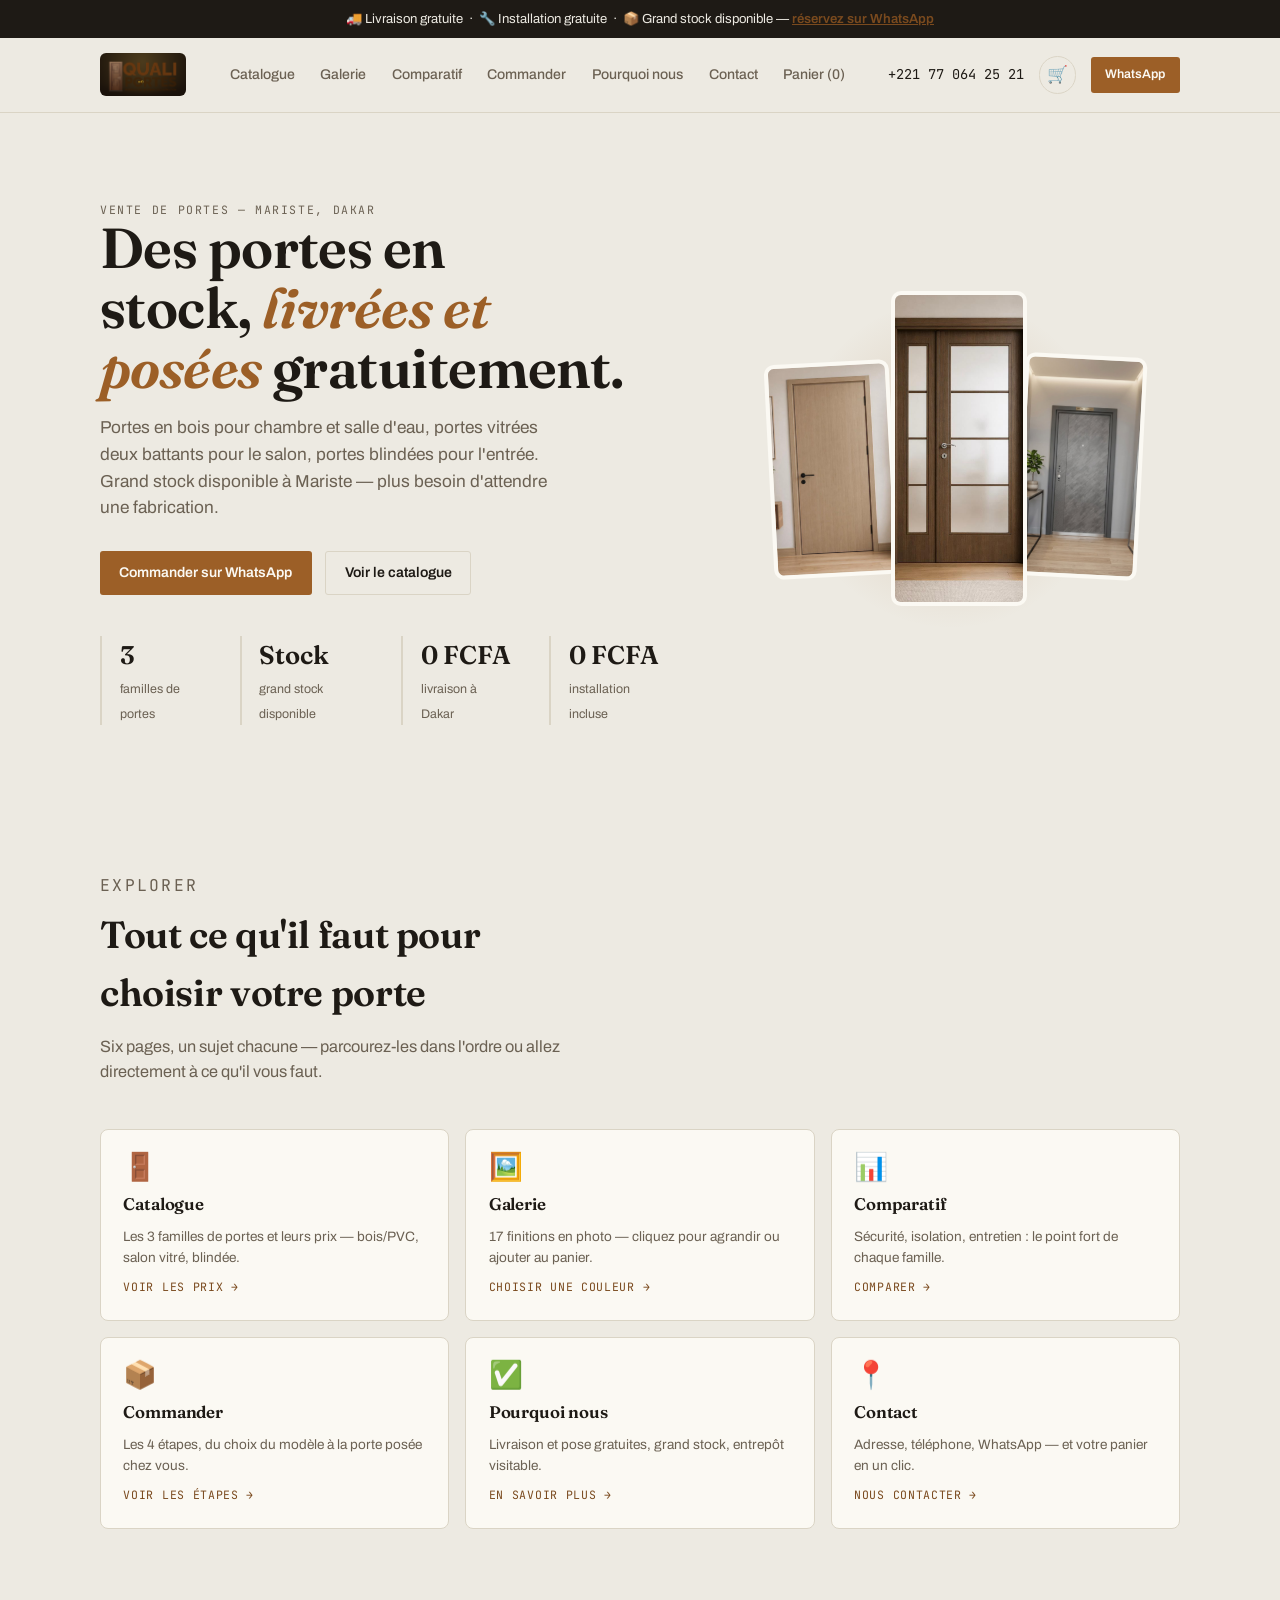
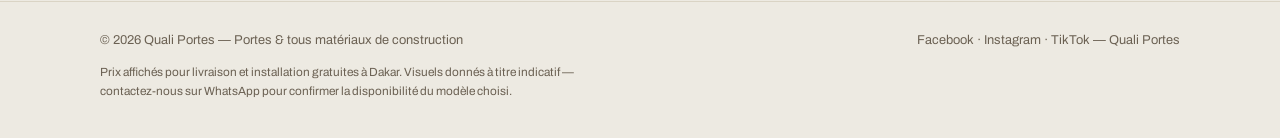
==== commit 5a0e1604: "Separe chaque section en page dediee (catalogue, galerie, comparatif, commander, pourquoi, contact) " ====
--- a/index.html
+++ b/index.html
@@ -9,20 +9,20 @@
 <link rel="stylesheet" href="https://fonts.googleapis.com/css2?family=Fraunces:opsz,wght@9..144,380..760&family=Archivo:wght@400;500;600;700&family=JetBrains+Mono:wght@400;500;600&display=swap">
 <link rel="stylesheet" href="styles.css">
 <script src="cart.js"></script>
-
 </head>
 <body>
+
 <div class="promo-bar">🚚 Livraison gratuite &nbsp;·&nbsp; 🔧 Installation gratuite &nbsp;·&nbsp; 📦 Grand stock disponible — <a href="https://wa.me/221770642521" target="_blank" rel="noopener">réservez sur WhatsApp</a></div>
 <header>
   <div class="wrap nav">
-    <a href="#top" class="brand"><img src="img/logo-quali-portes.png" alt="Quali Portes — Portes &amp; tous matériaux de construction"></a>
+    <a href="index.html" class="brand"><img src="img/logo-quali-portes.png" alt="Quali Portes — Portes &amp; tous matériaux de construction"></a>
     <nav class="nav-links" id="navLinks">
-      <a href="#catalogue">Catalogue</a>
-      <a href="#galerie">Galerie</a>
-      <a href="#comparatif">Comparatif</a>
-      <a href="#fabrication">Commander</a>
-      <a href="#pourquoi">Pourquoi nous</a>
-      <a href="#devis">Contact</a>
+      <a href="catalogue.html">Catalogue</a>
+      <a href="galerie.html">Galerie</a>
+      <a href="comparatif.html">Comparatif</a>
+      <a href="commander.html">Commander</a>
+      <a href="pourquoi.html">Pourquoi nous</a>
+      <a href="contact.html">Contact</a>
       <a href="panier.html">Panier (<span data-cart-count>0</span>)</a>
     </nav>
     <div class="nav-actions">
@@ -43,7 +43,7 @@
         <p class="hero-lede">Portes en bois pour chambre et salle d'eau, portes vitrées deux battants pour le salon, portes blindées pour l'entrée. Grand stock disponible à Mariste — plus besoin d'attendre une fabrication.</p>
         <div class="hero-ctas">
           <a class="btn btn-primary" href="https://wa.me/221770642521" target="_blank" rel="noopener">Commander sur WhatsApp</a>
-          <a class="btn btn-ghost" href="#catalogue">Voir le catalogue</a>
+          <a class="btn btn-ghost" href="catalogue.html">Voir le catalogue</a>
         </div>
         <div class="hero-stats">
           <div class="stat"><b>3</b><span>familles de portes</span></div>
@@ -62,436 +62,50 @@
     </div>
   </section>
 
-  <section id="catalogue">
+  <section id="explorer">
     <div class="wrap">
       <div class="section-head reveal">
-        <p class="eyebrow">Le catalogue</p>
-        <h2>Trois familles, en stock à Mariste</h2>
-        <p>Modèles disponibles immédiatement — livraison et installation gratuites incluses dans le prix affiché, partout à Dakar.</p>
-        <div class="materials">
-          <div class="material-chip"><span class="swatch pvc"></span> Bois ou PVC — chambre &amp; toilette</div>
-          <div class="material-chip"><span class="swatch bois"></span> Bois vitré — salon</div>
-          <div class="material-chip"><span class="swatch acier"></span> Double tôle d'acier</div>
-        </div>
+        <p class="eyebrow">Explorer</p>
+        <h2>Tout ce qu'il faut pour choisir votre porte</h2>
+        <p>Six pages, un sujet chacune — parcourez-les dans l'ordre ou allez directement à ce qu'il vous faut.</p>
       </div>
-
-      <div class="catalog">
-        <article class="card reveal">
-          <div class="card-media split">
-            <img src="img/porte-bois-simple.jpg" alt="Porte simple en bois clair pour chambre">
-            <img src="img/porte-pvc-simple.jpg" alt="Porte simple en PVC blanc pour salle d'eau">
-            <span class="media-tag left">Bois</span>
-            <span class="media-tag right">PVC</span>
-          </div>
-          <div class="card-bar pvc"></div>
-          <div class="card-body">
-            <span class="card-tag pvc">Chambre &amp; salle d'eau</span>
-            <h3>Porte simple — Bois ou PVC</h3>
-            <p class="desc">Porte pleine pour chambre ou salle d'eau, au choix en bois ou en PVC, dans deux formats. Même prix, quel que soit le format ou le matériau.</p>
-            <ul class="spec-list mono">
-              <li><span>Format grand</span><span>102 × 217 cm</span></li>
-              <li><span>Format petit</span><span>92 × 217 cm</span></li>
-              <li><span>Disponibilité</span><span>En stock</span></li>
-            </ul>
-            <ul class="atouts">
-              <li>Livraison gratuite</li><li>Pose gratuite</li><li>En stock</li>
-            </ul>
-            <div class="card-foot">
-              <div class="card-foot-row">
-                <div class="price"><b>150 000 FCFA</b><span>bois ou PVC, les deux formats</span></div>
-                <a class="btn btn-ghost btn-sm" href="#galerie-simple">Choisir la couleur</a>
-              </div>
-            </div>
-          </div>
-        </article>
-
-        <article class="card reveal">
-          <div class="card-media">
-            <img src="img/porte-salon-vitree.jpg" alt="Double porte en bois vitrée pour salon">
-            <span class="media-tag center">Bois vitré</span>
-          </div>
-          <div class="card-bar bois"></div>
-          <div class="card-body">
-            <span class="card-tag bois">Salon — deux battants</span>
-            <h3>Porte bois vitrée — Salon</h3>
-            <p class="desc">Deux battants vitrés pour l'entrée du salon&nbsp;: large passage et lumière naturelle, avec chambranle assorti.</p>
-            <ul class="spec-list mono">
-              <li><span>Format</span><span>154 × 217 cm</span></li>
-              <li><span>Battants</span><span>2, vitrés</span></li>
-              <li><span>Disponibilité</span><span>En stock</span></li>
-            </ul>
-            <ul class="atouts">
-              <li>Lumière naturelle</li><li>Livraison gratuite</li><li>Pose gratuite</li>
-            </ul>
-            <div class="card-foot">
-              <div class="card-foot-row">
-                <div class="price"><b>200 000 FCFA</b><span>prix affiché</span></div>
-                <a class="btn btn-ghost btn-sm" href="#galerie-salon">Choisir la couleur</a>
-              </div>
-            </div>
-          </div>
-        </article>
-
-        <article class="card reveal">
-          <div class="card-media">
-            <img src="img/porte-blindee.jpg" alt="Porte blindée anthracite avec serrure multipoints, en stock à l'entrepôt">
-            <span class="media-tag center">Blindée</span>
-          </div>
-          <div class="card-bar acier"></div>
-          <div class="card-body">
-            <span class="card-tag acier">Entrée principale</span>
-            <h3>Porte blindée</h3>
-            <p class="desc">Double tôle d'acier et serrure multipoints pour sécuriser l'entrée principale. Livrée et posée sans frais additionnel.</p>
-            <ul class="spec-list mono">
-              <li><span>Format</span><span>110 × 214 cm</span></li>
-              <li><span>Serrure</span><span>Multipoints</span></li>
-              <li><span>Disponibilité</span><span>En stock</span></li>
-            </ul>
-            <ul class="atouts">
-              <li>Anti-effraction</li><li>Livraison gratuite</li><li>Pose gratuite</li>
-            </ul>
-            <div class="card-foot">
-              <div class="card-foot-row">
-                <div class="price"><b>230 000 FCFA</b><span>prix affiché</span></div>
-                <a class="btn btn-ghost btn-sm" href="#galerie-blindee">Choisir la couleur</a>
-              </div>
-            </div>
-          </div>
-        </article>
-      </div>
-    </div>
-  </section>
-
-  <section id="galerie">
-    <div class="wrap">
-      <div class="section-head reveal">
-        <p class="eyebrow">Galerie</p>
-        <h2>Toutes nos portes en stock, en photo</h2>
-        <p>Chaque modèle existe en plusieurs finitions — cliquez sur une photo pour l'agrandir. Le prix reste celui de sa famille, quelle que soit la finition choisie.</p>
-      </div>
-
-      <div class="gallery-intro reveal">
-        <div class="gallery-jump">
-          <a href="#galerie-simple"><span class="swatch pvc"></span> Porte simple</a>
-          <a href="#galerie-salon"><span class="swatch bois"></span> Salon vitré</a>
-          <a href="#galerie-blindee"><span class="swatch acier"></span> Blindée</a>
-        </div>
-        <span class="gallery-count">17 photos</span>
-      </div>
-
-      <div class="gallery-group reveal" id="galerie-simple">
-        <h3><span class="swatch pvc"></span> <span class="cat-name">Porte simple — Chambre &amp; toilette</span> <span class="gallery-count">6 finitions</span></h3>
-        <div class="gallery-grid">
-          <div class="gallery-item" data-caption="Porte simple — Bois clair" data-price="150000">
-            <button type="button" class="gallery-view" data-caption="Porte simple — Bois clair">
-              <img src="img/porte-bois-simple.jpg" alt="Porte simple en bois clair">
-              <span class="gallery-cap">Bois clair</span>
-            </button>
-            <button type="button" class="gallery-add" aria-label="Ajouter Porte simple Bois clair au panier">+</button>
-          </div>
-          <div class="gallery-item" data-caption="Porte simple — PVC blanc, ligné" data-price="150000">
-            <button type="button" class="gallery-view" data-caption="Porte simple — PVC blanc, ligné">
-              <img src="img/porte-pvc-simple.jpg" alt="Porte simple en PVC blanc avec lignes graphiques">
-              <span class="gallery-cap">PVC blanc, ligné</span>
-            </button>
-            <button type="button" class="gallery-add" aria-label="Ajouter Porte simple PVC blanc au panier">+</button>
-          </div>
-          <div class="gallery-item" data-caption="Porte simple — Bois grisé" data-price="150000">
-            <button type="button" class="gallery-view" data-caption="Porte simple — Bois grisé">
-              <img src="img/porte-simple-grise.jpg" alt="Porte simple en bois grisé">
-              <span class="gallery-cap">Bois grisé</span>
-            </button>
-            <button type="button" class="gallery-add" aria-label="Ajouter Porte simple Bois grisé au panier">+</button>
-          </div>
-          <div class="gallery-item" data-caption="Porte simple — Bois doré" data-price="150000">
-            <button type="button" class="gallery-view" data-caption="Porte simple — Bois doré">
-              <img src="img/porte-simple-doree.jpg" alt="Porte simple en bois doré">
-              <span class="gallery-cap">Bois doré</span>
-            </button>
-            <button type="button" class="gallery-add" aria-label="Ajouter Porte simple Bois doré au panier">+</button>
-          </div>
-          <div class="gallery-item" data-caption="Porte simple — Finition béton" data-price="150000">
-            <button type="button" class="gallery-view" data-caption="Porte simple — Finition béton">
-              <img src="img/porte-simple-beton.jpg" alt="Porte simple finition béton grise">
-              <span class="gallery-cap">Finition béton</span>
-            </button>
-            <button type="button" class="gallery-add" aria-label="Ajouter Porte simple Finition béton au panier">+</button>
-          </div>
-          <div class="gallery-item" data-caption="Porte simple — Béton, ligné" data-price="150000">
-            <button type="button" class="gallery-view" data-caption="Porte simple — Béton, ligné">
-              <img src="img/porte-simple-beton-ligne.jpg" alt="Porte simple finition béton avec lignes graphiques">
-              <span class="gallery-cap">Béton, ligné</span>
-            </button>
-            <button type="button" class="gallery-add" aria-label="Ajouter Porte simple Béton ligné au panier">+</button>
-          </div>
-        </div>
-      </div>
-
-      <div class="gallery-group reveal" id="galerie-salon">
-        <h3><span class="swatch bois"></span> <span class="cat-name">Porte bois vitrée — Salon</span> <span class="gallery-count">5 finitions</span></h3>
-        <div class="gallery-grid">
-          <div class="gallery-item" data-caption="Salon deux battants — Noyer foncé" data-price="200000">
-            <button type="button" class="gallery-view" data-caption="Salon deux battants — Noyer foncé">
-              <img src="img/porte-salon-vitree.jpg" alt="Double porte vitrée en noyer foncé pour salon">
-              <span class="gallery-cap">Noyer foncé</span>
-            </button>
-            <button type="button" class="gallery-add" aria-label="Ajouter Salon Noyer foncé au panier">+</button>
-          </div>
-          <div class="gallery-item" data-caption="Salon deux battants — Gris pierre" data-price="200000">
-            <button type="button" class="gallery-view" data-caption="Salon deux battants — Gris pierre">
-              <img src="img/porte-salon-pierre.jpg" alt="Double porte vitrée finition gris pierre pour salon">
-              <span class="gallery-cap">Gris pierre</span>
-            </button>
-            <button type="button" class="gallery-add" aria-label="Ajouter Salon Gris pierre au panier">+</button>
-          </div>
-          <div class="gallery-item" data-caption="Salon deux battants — Blanc laqué" data-price="200000">
-            <button type="button" class="gallery-view" data-caption="Salon deux battants — Blanc laqué">
-              <img src="img/porte-salon-blanc.jpg" alt="Double porte vitrée blanc laqué pour salon">
-              <span class="gallery-cap">Blanc laqué</span>
-            </button>
-            <button type="button" class="gallery-add" aria-label="Ajouter Salon Blanc laqué au panier">+</button>
-          </div>
-          <div class="gallery-item" data-caption="Salon deux battants — Chêne clair" data-price="200000">
-            <button type="button" class="gallery-view" data-caption="Salon deux battants — Chêne clair">
-              <img src="img/porte-salon-chene.jpg" alt="Double porte vitrée en chêne clair pour salon">
-              <span class="gallery-cap">Chêne clair</span>
-            </button>
-            <button type="button" class="gallery-add" aria-label="Ajouter Salon Chêne clair au panier">+</button>
-          </div>
-          <div class="gallery-item" data-caption="Salon deux battants — Beige" data-price="200000">
-            <button type="button" class="gallery-view" data-caption="Salon deux battants — Beige">
-              <img src="img/porte-salon-beige.jpg" alt="Double porte vitrée beige pour salon">
-              <span class="gallery-cap">Beige</span>
-            </button>
-            <button type="button" class="gallery-add" aria-label="Ajouter Salon Beige au panier">+</button>
-          </div>
-        </div>
-      </div>
-
-      <div class="gallery-group reveal" id="galerie-blindee">
-        <h3><span class="swatch acier"></span> <span class="cat-name">Porte blindée</span> <span class="gallery-count">6 finitions</span></h3>
-        <div class="gallery-grid">
-          <div class="gallery-item" data-caption="Porte blindée — Trio anthracite" data-price="230000">
-            <button type="button" class="gallery-view" data-caption="Porte blindée — Trio anthracite">
-              <img src="img/porte-blindee.jpg" alt="Trois portes blindées anthracite avec serrure multipoints">
-              <span class="gallery-cap">Trio anthracite</span>
-            </button>
-            <button type="button" class="gallery-add" aria-label="Ajouter Porte blindée Trio anthracite au panier">+</button>
-          </div>
-          <div class="gallery-item" data-caption="Porte blindée — Anthracite, serrure connectée, en entrepôt" data-price="230000">
-            <button type="button" class="gallery-view" data-caption="Porte blindée — Anthracite, serrure connectée, en entrepôt">
-              <img src="img/porte-blindee-entrepot.jpg" alt="Porte blindée anthracite avec serrure connectée, photo prise en entrepôt">
-              <span class="gallery-cap">En entrepôt</span>
-            </button>
-            <button type="button" class="gallery-add" aria-label="Ajouter Porte blindée En entrepôt au panier">+</button>
-          </div>
-          <div class="gallery-item" data-caption="Porte blindée — Finition béton, posée à l'entrée" data-price="230000">
-            <button type="button" class="gallery-view" data-caption="Porte blindée — Finition béton, posée à l'entrée">
-              <img src="img/porte-blindee-beton-entree.jpg" alt="Porte blindée finition béton grise posée à l'entrée d'un appartement">
-              <span class="gallery-cap">Finition béton</span>
-            </button>
-            <button type="button" class="gallery-add" aria-label="Ajouter Porte blindée Finition béton au panier">+</button>
-          </div>
-          <div class="gallery-item" data-caption="Porte blindée — Serrure connectée à empreinte" data-price="230000">
-            <button type="button" class="gallery-view" data-caption="Porte blindée — Serrure connectée à empreinte">
-              <img src="img/porte-blindee-connectee.jpg" alt="Porte blindée grise avec serrure connectée à empreinte digitale">
-              <span class="gallery-cap">Serrure connectée</span>
-            </button>
-            <button type="button" class="gallery-add" aria-label="Ajouter Porte blindée Serrure connectée au panier">+</button>
-          </div>
-          <div class="gallery-item" data-caption="Porte blindée — Graphite rainurée" data-price="230000">
-            <button type="button" class="gallery-view" data-caption="Porte blindée — Graphite rainurée">
-              <img src="img/porte-blindee-graphite.jpg" alt="Porte blindée graphite avec rainures verticales">
-              <span class="gallery-cap">Graphite rainurée</span>
-            </button>
-            <button type="button" class="gallery-add" aria-label="Ajouter Porte blindée Graphite rainurée au panier">+</button>
-          </div>
-          <div class="gallery-item" data-caption="Porte blindée — Noire, ligne verticale" data-price="230000">
-            <button type="button" class="gallery-view" data-caption="Porte blindée — Noire, ligne verticale">
-              <img src="img/porte-blindee-noire.jpg" alt="Porte blindée noire avec ligne verticale décorative">
-              <span class="gallery-cap">Noire, ligné</span>
-            </button>
-            <button type="button" class="gallery-add" aria-label="Ajouter Porte blindée Noire ligné au panier">+</button>
-          </div>
-        </div>
-      </div>
-    </div>
-  </section>
-
-  <div class="lightbox" id="lightbox" hidden>
-    <div class="lightbox-frame">
-      <button class="lightbox-close" id="lightboxClose" aria-label="Fermer">✕</button>
-      <div class="lightbox-img-wrap">
-        <button class="lightbox-nav lightbox-prev" id="lightboxPrev" aria-label="Photo précédente">
-          <svg viewBox="0 0 24 24" fill="none"><path d="M15 18l-6-6 6-6" stroke="currentColor" stroke-width="2" stroke-linecap="round" stroke-linejoin="round"/></svg>
-        </button>
-        <img id="lightboxImg" src="" alt="">
-        <button class="lightbox-nav lightbox-next" id="lightboxNext" aria-label="Photo suivante">
-          <svg viewBox="0 0 24 24" fill="none"><path d="M9 6l6 6-6 6" stroke="currentColor" stroke-width="2" stroke-linecap="round" stroke-linejoin="round"/></svg>
-        </button>
-      </div>
-      <figure>
-        <div class="lightbox-meta">
-          <div class="lightbox-info">
-            <span class="lightbox-cat" id="lightboxCat"></span>
-            <figcaption id="lightboxCap"></figcaption>
-          </div>
-          <span class="lightbox-count" id="lightboxCount"></span>
-        </div>
-        <div class="lightbox-actions">
-          <button type="button" class="lightbox-cta" id="lightboxAdd">Ajouter au panier</button>
-          <a class="lightbox-link" id="lightboxCta" href="#" target="_blank" rel="noopener">ou écrire directement sur WhatsApp</a>
-        </div>
-      </figure>
-    </div>
-  </div>
-
-  <a href="panier.html" class="cart-badge" data-cart-badge hidden>🛒 <span data-cart-count>0</span> porte(s) — voir mon panier</a>
-
-  <section id="comparatif">
-    <div class="wrap">
-      <div class="section-head reveal">
-        <p class="eyebrow">Comparatif</p>
-        <h2>De quoi votre ouverture a-t-elle besoin&nbsp;?</h2>
-        <p>Sécurité, isolation, entretien&nbsp;: chaque famille de porte a un point fort. Voici comment elles se comparent, poste par poste.</p>
-      </div>
-      <div class="table-scroll reveal">
-        <table>
-          <thead>
-            <tr>
-              <th>Type de porte</th>
-              <th>Format</th>
-              <th>Sécurité</th>
-              <th>Isolation</th>
-              <th>Entretien</th>
-              <th>Prix</th>
-            </tr>
-          </thead>
-          <tbody>
-            <tr>
-              <th>Bois ou PVC — Chambre &amp; Toilette</th>
-              <td class="mono">92/102 × 217 cm</td>
-              <td><span class="dots"><i class="on"></i><i></i><i></i></span>Standard</td>
-              <td><span class="dots"><i class="on"></i><i class="on"></i><i></i></span>Bonne<span class="cell-note">adaptée à l'humidité</span></td>
-              <td><span class="dots"><i class="on"></i><i class="on"></i><i class="on"></i></span>Faible</td>
-              <td class="price-cell">150 000 FCFA</td>
-            </tr>
-            <tr>
-              <th>Bois vitrée — Salon</th>
-              <td class="mono">154 × 217 cm</td>
-              <td><span class="dots"><i class="on"></i><i class="on"></i><i></i></span>Bonne</td>
-              <td><span class="dots"><i class="on"></i><i class="on"></i><i class="on"></i></span>Excellente</td>
-              <td><span class="dots"><i class="on"></i><i></i><i></i></span>Vernis à reprendre</td>
-              <td class="price-cell">200 000 FCFA</td>
-            </tr>
-            <tr>
-              <th>Porte blindée</th>
-              <td class="mono">110 × 214 cm</td>
-              <td><span class="dots"><i class="on"></i><i class="on"></i><i class="on"></i></span>Maximale</td>
-              <td><span class="dots"><i class="on"></i><i class="on"></i><i class="on"></i></span>Excellente<span class="cell-note">isolation phonique incluse</span></td>
-              <td><span class="dots"><i class="on"></i><i class="on"></i><i></i></span>Faible</td>
-              <td class="price-cell">230 000 FCFA</td>
-            </tr>
-          </tbody>
-        </table>
-      </div>
-    </div>
-  </section>
-
-  <section id="fabrication">
-    <div class="wrap">
-      <div class="section-head reveal">
-        <p class="eyebrow">Commander</p>
-        <h2>Du choix du modèle à la porte posée</h2>
-        <p>Le stock est disponible immédiatement — la commande se fait directement sur WhatsApp.</p>
-      </div>
-      <div class="process">
-        <div class="step reveal">
-          <div class="num">01</div>
-          <h3>Choisissez votre modèle</h3>
-          <p>Bois chambre/toilette, bois vitré salon ou blindée — dans le catalogue ci-dessus.</p>
-        </div>
-        <div class="step reveal">
-          <div class="num">02</div>
-          <h3>Confirmez sur WhatsApp</h3>
-          <p>Envoyez le modèle et votre adresse à Dakar pour valider la commande.</p>
-        </div>
-        <div class="step reveal">
-          <div class="num">03</div>
-          <h3>Livraison gratuite</h3>
-          <p>Votre porte est livrée depuis l'entrepôt de Mariste, sans frais additionnel.</p>
-        </div>
-        <div class="step reveal">
-          <div class="num">04</div>
-          <h3>Installation gratuite</h3>
-          <p>Pose, réglage des paumelles et test de la serrure sur place, inclus.</p>
-        </div>
-      </div>
-    </div>
-  </section>
-
-  <section id="pourquoi">
-    <div class="wrap">
-      <div class="section-head reveal">
-        <p class="eyebrow">Pourquoi Quali Portes</p>
-        <h2>Ce que vous obtenez avec chaque porte</h2>
-      </div>
-      <div class="why-grid">
-        <div class="why-item reveal">
-          <svg width="20" height="20" viewBox="0 0 24 24" fill="none"><path d="M20 6L9 17l-5-5" stroke="currentColor" stroke-width="2.2" stroke-linecap="round" stroke-linejoin="round"/></svg>
-          <div><h3>Livraison gratuite</h3><p>Votre porte est livrée directement à l'adresse indiquée, partout à Dakar, sans frais supplémentaire.</p></div>
-        </div>
-        <div class="why-item reveal">
-          <svg width="20" height="20" viewBox="0 0 24 24" fill="none"><path d="M20 6L9 17l-5-5" stroke="currentColor" stroke-width="2.2" stroke-linecap="round" stroke-linejoin="round"/></svg>
-          <div><h3>Installation gratuite</h3><p>Nos équipes posent et règlent la porte sur place, prête à l'usage, sans coût additionnel.</p></div>
-        </div>
-        <div class="why-item reveal">
-          <svg width="20" height="20" viewBox="0 0 24 24" fill="none"><path d="M20 6L9 17l-5-5" stroke="currentColor" stroke-width="2.2" stroke-linecap="round" stroke-linejoin="round"/></svg>
-          <div><h3>Grand stock disponible</h3><p>Bois, bois vitré et blindées disponibles immédiatement — pas d'attente de fabrication.</p></div>
-        </div>
-        <div class="why-item reveal">
-          <svg width="20" height="20" viewBox="0 0 24 24" fill="none"><path d="M20 6L9 17l-5-5" stroke="currentColor" stroke-width="2.2" stroke-linecap="round" stroke-linejoin="round"/></svg>
-          <div><h3>Visite de l'entrepôt</h3><p>Prenez rendez-vous sur WhatsApp pour voir les portes en stock à Mariste, Dakar.</p></div>
-        </div>
-      </div>
-    </div>
-  </section>
-
-  <section id="devis">
-    <div class="wrap">
-      <div class="quote-panel reveal">
-        <div class="quote-head">
-          <h3>Votre panier</h3>
-          <span class="quote-hint" data-cart-badge hidden>Vous avez des portes en attente — retrouvez-les et envoyez votre devis.</span>
-          <span class="quote-hint" data-cart-empty-hint>Choisissez le type et la couleur dans la galerie ci-dessus, ajoutez au panier — le total se calcule automatiquement sur la page panier.</span>
-        </div>
-        <a class="btn btn-primary" href="panier.html">Voir mon panier (<span data-cart-count>0</span>)</a>
-      </div>
-
-      <div class="cta reveal">
-        <div>
-          <p class="eyebrow" style="color:color-mix(in srgb, var(--bg) 65%, transparent)">Commander ou visiter</p>
-          <h2>Dites-nous la porte, on livre et on pose.</h2>
-          <p>Écrivez-nous le modèle souhaité et votre adresse à Dakar, ou prenez rendez-vous pour visiter l'entrepôt de Mariste.</p>
-          <div class="cta-actions">
-            <a class="btn btn-primary" href="https://wa.me/221770642521" target="_blank" rel="noopener">Écrire sur WhatsApp</a>
-            <a class="btn btn-ghost" href="tel:+221770642521">Appeler</a>
-          </div>
-        </div>
-        <div class="contact-info">
-          <div class="contact-line">
-            <svg width="18" height="18" viewBox="0 0 24 24" fill="none"><path d="M12 21s-7-6.1-7-11a7 7 0 1 1 14 0c0 4.9-7 11-7 11Z" stroke="currentColor" stroke-width="1.8"/><circle cx="12" cy="10" r="2.4" stroke="currentColor" stroke-width="1.8"/></svg>
-            <div><b>Mariste, Zone de Recasement, Almadies</b><span><a href="https://maps.google.com/?q=14.738155,-17.431776" target="_blank" rel="noopener" style="color:inherit">Voir sur la carte</a> · entrepôt sur rendez-vous</span></div>
-          </div>
-          <div class="contact-line">
-            <svg width="18" height="18" viewBox="0 0 24 24" fill="none"><path d="M3 5h4l2 5-2.5 1.5a11 11 0 0 0 5 5L13 14l5 2v4a2 2 0 0 1-2 2C8.6 22 2 15.4 2 7a2 2 0 0 1 2-2Z" stroke="currentColor" stroke-width="1.6"/></svg>
-            <div><b>77 064 25 21 · 78 543 06 17</b><span>Appel ou WhatsApp</span></div>
-          </div>
-          <div class="contact-line">
-            <svg width="18" height="18" viewBox="0 0 24 24" fill="none"><path d="M4 4h16v16H4z" stroke="none"/><path d="M4 6h16v12a1 1 0 0 1-1 1H5a1 1 0 0 1-1-1V6Z" stroke="currentColor" stroke-width="1.6"/><path d="M4 6l8 7 8-7" stroke="currentColor" stroke-width="1.6" stroke-linejoin="round"/></svg>
-            <div><b>qualiportes064@gmail.com</b><span>Qualiporte.com</span></div>
-          </div>
-        </div>
+      <div class="section-nav-grid">
+        <a class="section-nav-card reveal" href="catalogue.html">
+          <span class="icon">🚪</span>
+          <h3>Catalogue</h3>
+          <p>Les 3 familles de portes et leurs prix — bois/PVC, salon vitré, blindée.</p>
+          <span class="go">Voir les prix →</span>
+        </a>
+        <a class="section-nav-card reveal" href="galerie.html">
+          <span class="icon">🖼️</span>
+          <h3>Galerie</h3>
+          <p>17 finitions en photo — cliquez pour agrandir ou ajouter au panier.</p>
+          <span class="go">Choisir une couleur →</span>
+        </a>
+        <a class="section-nav-card reveal" href="comparatif.html">
+          <span class="icon">📊</span>
+          <h3>Comparatif</h3>
+          <p>Sécurité, isolation, entretien&nbsp;: le point fort de chaque famille.</p>
+          <span class="go">Comparer →</span>
+        </a>
+        <a class="section-nav-card reveal" href="commander.html">
+          <span class="icon">📦</span>
+          <h3>Commander</h3>
+          <p>Les 4 étapes, du choix du modèle à la porte posée chez vous.</p>
+          <span class="go">Voir les étapes →</span>
+        </a>
+        <a class="section-nav-card reveal" href="pourquoi.html">
+          <span class="icon">✅</span>
+          <h3>Pourquoi nous</h3>
+          <p>Livraison et pose gratuites, grand stock, entrepôt visitable.</p>
+          <span class="go">En savoir plus →</span>
+        </a>
+        <a class="section-nav-card reveal" href="contact.html">
+          <span class="icon">📍</span>
+          <h3>Contact</h3>
+          <p>Adresse, téléphone, WhatsApp — et votre panier en un clic.</p>
+          <span class="go">Nous contacter →</span>
+        </a>
       </div>
     </div>
   </section>
@@ -510,20 +124,6 @@
 <script>
   document.getElementById('year').textContent = new Date().getFullYear();
 
-  document.querySelectorAll('.gallery-add').forEach(function(btn){
-    var item = btn.closest('.gallery-item');
-    var name = item.getAttribute('data-caption');
-    var price = Number(item.getAttribute('data-price'));
-    var image = item.querySelector('img').getAttribute('src');
-    btn.addEventListener('click', function(e){
-      e.stopPropagation();
-      QualiCart.add(name, price, image, 1);
-      btn.textContent = '✓';
-      btn.classList.add('added');
-      setTimeout(function(){ btn.textContent = '+'; btn.classList.remove('added'); }, 700);
-    });
-  });
-
   var toggle = document.getElementById('navToggle');
   var links = document.getElementById('navLinks');
   if (toggle) {
@@ -535,67 +135,6 @@
       a.addEventListener('click', function(){ links.classList.remove('open'); toggle.setAttribute('aria-expanded','false'); });
     });
   }
-
-  var galleryButtons = Array.prototype.slice.call(document.querySelectorAll('.gallery-view'));
-  galleryButtons.forEach(function(btn){ var img = btn.querySelector('img'); img.loading = 'lazy'; img.decoding = 'async'; });
-
-  var lightbox = document.getElementById('lightbox');
-  var lightboxImg = document.getElementById('lightboxImg');
-  var lightboxCap = document.getElementById('lightboxCap');
-  var lightboxCat = document.getElementById('lightboxCat');
-  var lightboxCount = document.getElementById('lightboxCount');
-  var lightboxCta = document.getElementById('lightboxCta');
-  var lightboxAdd = document.getElementById('lightboxAdd');
-  var currentIndex = 0;
-
-  function renderLightbox(){
-    var btn = galleryButtons[currentIndex];
-    var img = btn.querySelector('img');
-    var caption = btn.getAttribute('data-caption') || '';
-    var item = btn.closest('.gallery-item');
-    var price = Number(item.getAttribute('data-price'));
-    var group = btn.closest('.gallery-group');
-    var catName = group ? group.querySelector('.cat-name').textContent : '';
-    lightboxImg.src = img.src;
-    lightboxImg.alt = img.alt;
-    lightboxCap.textContent = caption;
-    lightboxCat.textContent = catName;
-    lightboxCount.textContent = (currentIndex + 1) + ' / ' + galleryButtons.length;
-    lightboxCta.href = 'https://wa.me/221770642521?text=' + encodeURIComponent('Bonjour, je suis intéressé(e) par : ' + caption + '. Est-elle disponible ?');
-    lightboxAdd.textContent = 'Ajouter au panier';
-    lightboxAdd.classList.remove('added');
-    lightboxAdd.onclick = function(){
-      QualiCart.add(caption, price, img.getAttribute('src'), 1);
-      lightboxAdd.textContent = 'Ajouté ✓';
-      lightboxAdd.classList.add('added');
-      setTimeout(function(){
-        lightboxAdd.textContent = 'Ajouter au panier';
-        lightboxAdd.classList.remove('added');
-      }, 900);
-    };
-  }
-  function openLightbox(index){
-    currentIndex = index;
-    renderLightbox();
-    lightbox.hidden = false;
-  }
-  function closeLightbox(){ lightbox.hidden = true; lightboxImg.src = ''; }
-  function showPrev(){ currentIndex = (currentIndex - 1 + galleryButtons.length) % galleryButtons.length; renderLightbox(); }
-  function showNext(){ currentIndex = (currentIndex + 1) % galleryButtons.length; renderLightbox(); }
-
-  galleryButtons.forEach(function(btn, i){
-    btn.addEventListener('click', function(){ openLightbox(i); });
-  });
-  document.getElementById('lightboxClose').addEventListener('click', closeLightbox);
-  document.getElementById('lightboxPrev').addEventListener('click', showPrev);
-  document.getElementById('lightboxNext').addEventListener('click', showNext);
-  lightbox.addEventListener('click', function(e){ if (e.target === lightbox) closeLightbox(); });
-  document.addEventListener('keydown', function(e){
-    if (lightbox.hidden) return;
-    if (e.key === 'Escape') closeLightbox();
-    if (e.key === 'ArrowLeft') showPrev();
-    if (e.key === 'ArrowRight') showNext();
-  });
 
   if ('IntersectionObserver' in window) {
     var io = new IntersectionObserver(function(entries){
--- a/styles.css
+++ b/styles.css
@@ -998,6 +998,7 @@
   /* ---------- cart page ---------- */
   .cart-page{ padding-top: clamp(2rem, 5vw, 3rem); }
   .cart-page-lede{ margin-top: 0.6rem; color: var(--ink-soft); max-width: 60ch; font-size: 1.02rem; }
+  .cart-empty[hidden]{ display: none; }
   .cart-empty{
     margin-top: 2.2rem;
     padding: 3rem 1.5rem;
@@ -1088,3 +1089,40 @@
   .cart-summary-row b{ font-family: "JetBrains Mono", monospace; color: var(--wood-strong); }
   .cart-summary-actions{ display: flex; flex-wrap: wrap; gap: 0.8rem; }
   .btn-lg{ padding: 0.85rem 1.5rem; font-size: 0.98rem; }
+
+  /* ---------- home section directory ---------- */
+  .section-nav-grid{
+    display: grid;
+    grid-template-columns: repeat(3, 1fr);
+    gap: 1rem;
+  }
+  .section-nav-card{
+    display: flex;
+    flex-direction: column;
+    gap: 0.6rem;
+    padding: 1.5rem 1.4rem;
+    background: var(--surface);
+    border: 1px solid var(--line);
+    border-radius: 8px;
+    text-decoration: none;
+    color: var(--ink);
+    transition: transform 0.15s ease, box-shadow 0.15s ease, border-color 0.15s ease;
+  }
+  .section-nav-card:hover{
+    transform: translateY(-3px);
+    border-color: var(--ink-soft);
+    box-shadow: 0 14px 28px -18px rgba(var(--shadow), 0.35);
+  }
+  .section-nav-card .icon{ font-size: 1.7rem; line-height: 1; }
+  .section-nav-card h3{ font-size: 1.05rem; }
+  .section-nav-card p{ font-size: 0.85rem; color: var(--ink-soft); }
+  .section-nav-card .go{
+    margin-top: auto;
+    font-family: "JetBrains Mono", monospace;
+    font-size: 0.72rem;
+    letter-spacing: 0.06em;
+    text-transform: uppercase;
+    color: var(--wood-strong);
+  }
+  @media (max-width: 900px){ .section-nav-grid{ grid-template-columns: 1fr 1fr; } }
+  @media (max-width: 560px){ .section-nav-grid{ grid-template-columns: 1fr; } }
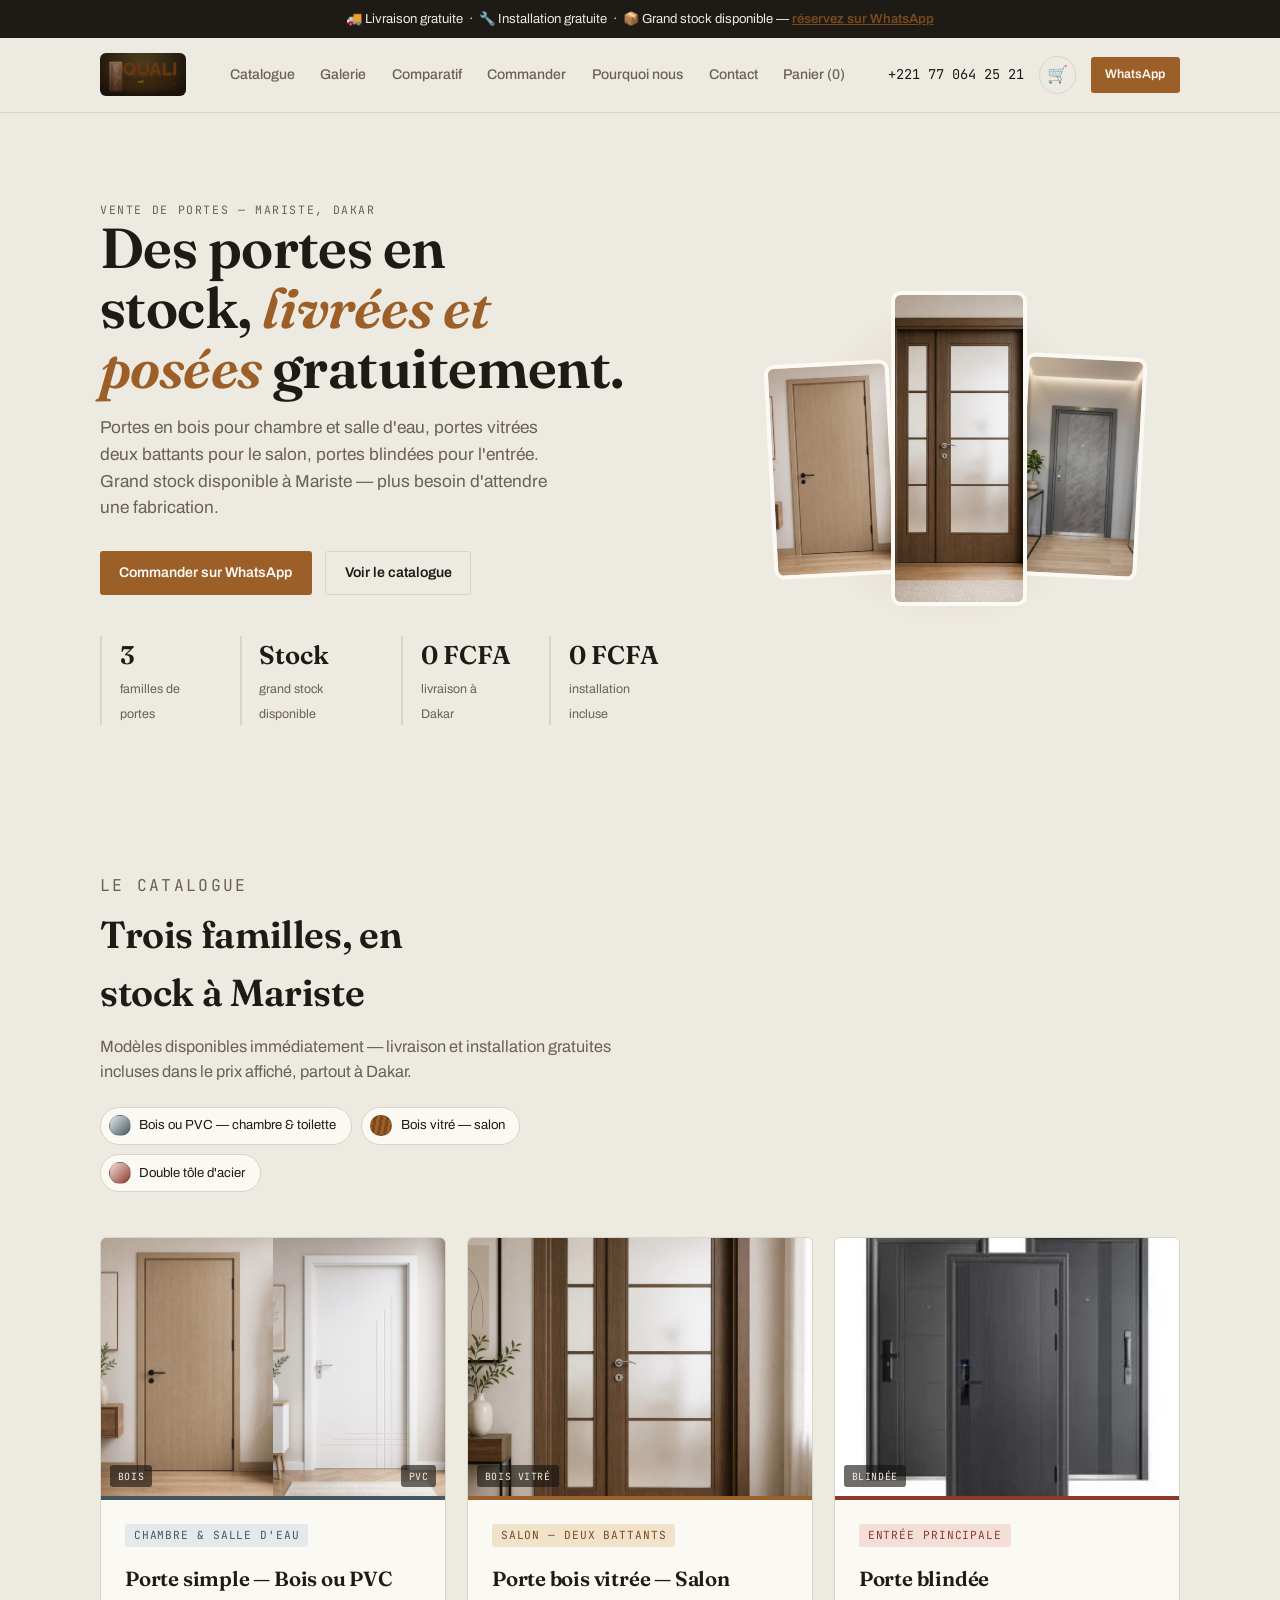
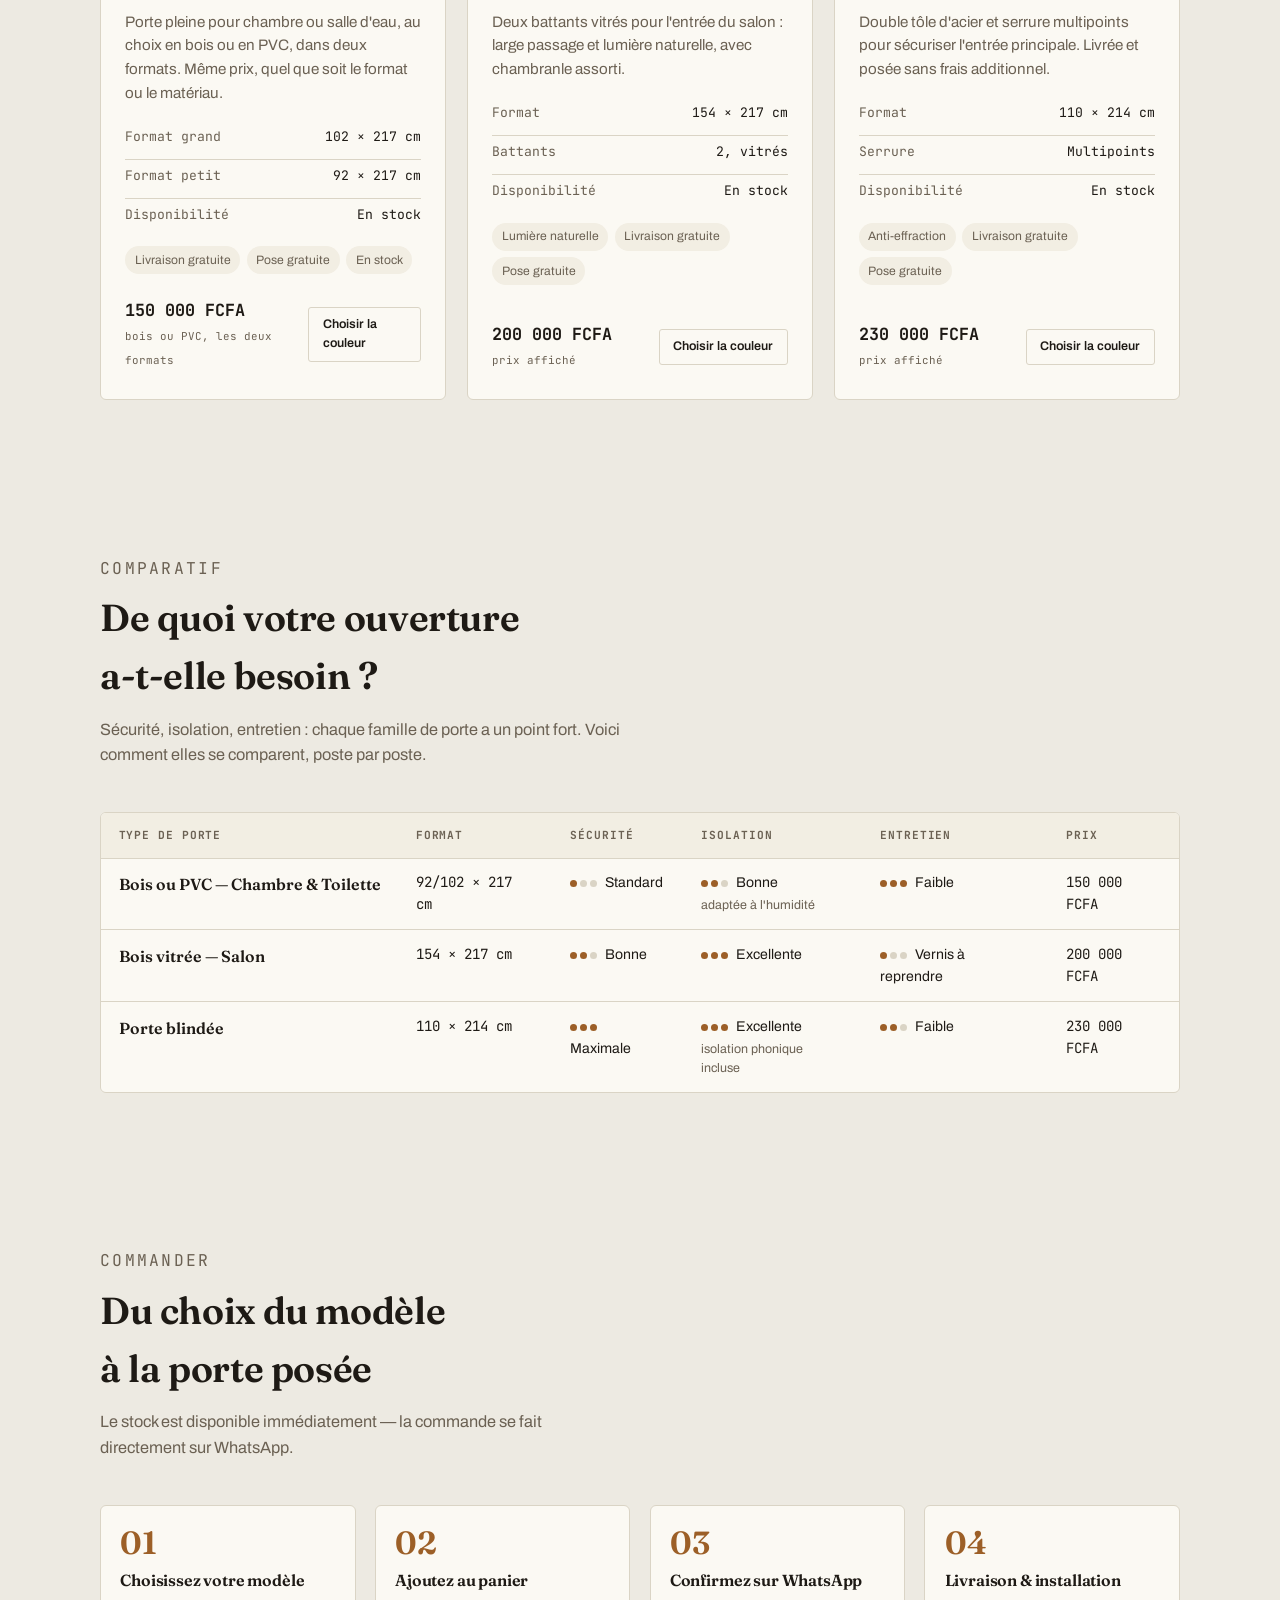
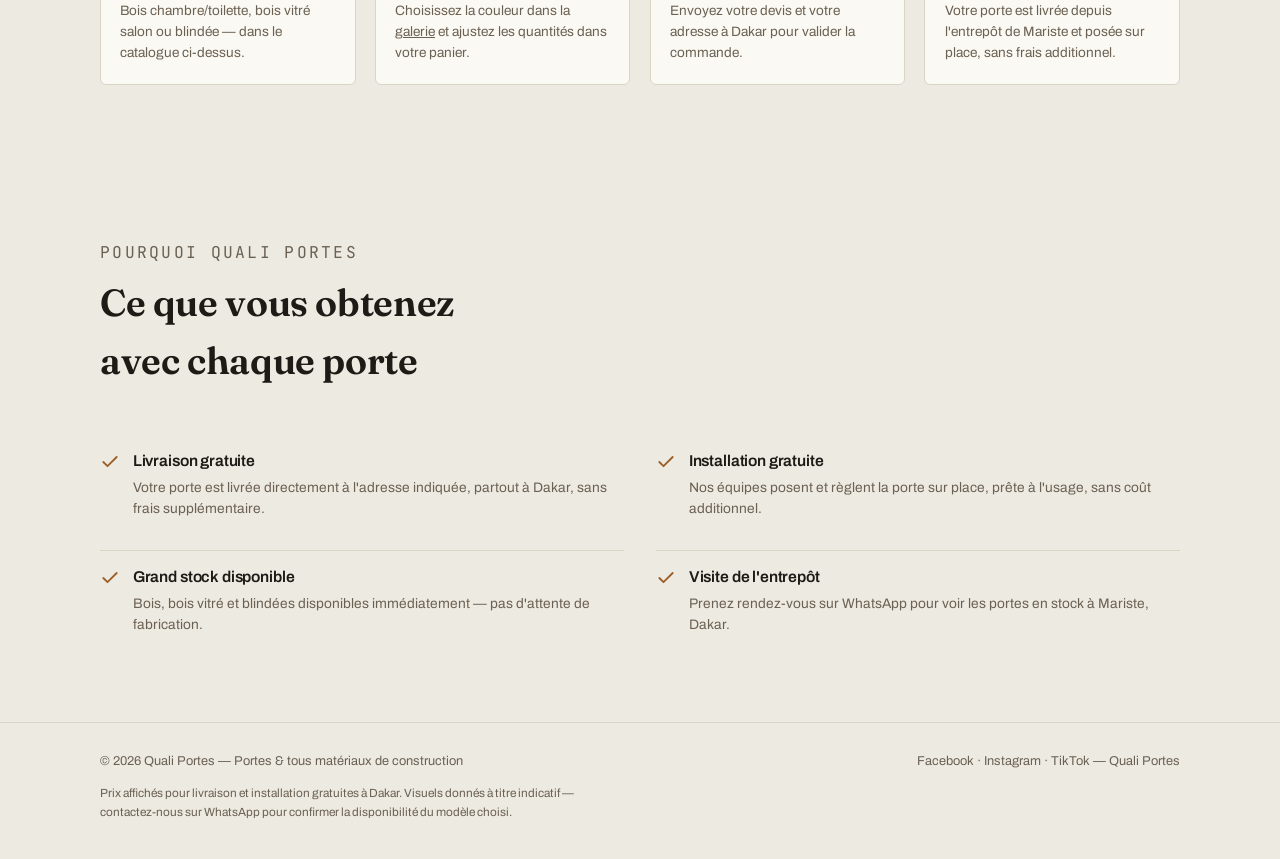
==== commit 659cd41a: "Reduit le nombre de pages : fusionne catalogue/comparatif/commander/pourquoi dans l'accueil Garde se" ====
--- a/index.html
+++ b/index.html
@@ -17,11 +17,11 @@
   <div class="wrap nav">
     <a href="index.html" class="brand"><img src="img/logo-quali-portes.png" alt="Quali Portes — Portes &amp; tous matériaux de construction"></a>
     <nav class="nav-links" id="navLinks">
-      <a href="catalogue.html">Catalogue</a>
+      <a href="index.html#catalogue">Catalogue</a>
       <a href="galerie.html">Galerie</a>
-      <a href="comparatif.html">Comparatif</a>
-      <a href="commander.html">Commander</a>
-      <a href="pourquoi.html">Pourquoi nous</a>
+      <a href="index.html#comparatif">Comparatif</a>
+      <a href="index.html#fabrication">Commander</a>
+      <a href="index.html#pourquoi">Pourquoi nous</a>
       <a href="contact.html">Contact</a>
       <a href="panier.html">Panier (<span data-cart-count>0</span>)</a>
     </nav>
@@ -43,7 +43,7 @@
         <p class="hero-lede">Portes en bois pour chambre et salle d'eau, portes vitrées deux battants pour le salon, portes blindées pour l'entrée. Grand stock disponible à Mariste — plus besoin d'attendre une fabrication.</p>
         <div class="hero-ctas">
           <a class="btn btn-primary" href="https://wa.me/221770642521" target="_blank" rel="noopener">Commander sur WhatsApp</a>
-          <a class="btn btn-ghost" href="catalogue.html">Voir le catalogue</a>
+          <a class="btn btn-ghost" href="#catalogue">Voir le catalogue</a>
         </div>
         <div class="hero-stats">
           <div class="stat"><b>3</b><span>familles de portes</span></div>
@@ -62,54 +62,217 @@
     </div>
   </section>
 
-  <section id="explorer">
+  <section id="catalogue">
     <div class="wrap">
       <div class="section-head reveal">
-        <p class="eyebrow">Explorer</p>
-        <h2>Tout ce qu'il faut pour choisir votre porte</h2>
-        <p>Six pages, un sujet chacune — parcourez-les dans l'ordre ou allez directement à ce qu'il vous faut.</p>
-      </div>
-      <div class="section-nav-grid">
-        <a class="section-nav-card reveal" href="catalogue.html">
-          <span class="icon">🚪</span>
-          <h3>Catalogue</h3>
-          <p>Les 3 familles de portes et leurs prix — bois/PVC, salon vitré, blindée.</p>
-          <span class="go">Voir les prix →</span>
-        </a>
-        <a class="section-nav-card reveal" href="galerie.html">
-          <span class="icon">🖼️</span>
-          <h3>Galerie</h3>
-          <p>17 finitions en photo — cliquez pour agrandir ou ajouter au panier.</p>
-          <span class="go">Choisir une couleur →</span>
-        </a>
-        <a class="section-nav-card reveal" href="comparatif.html">
-          <span class="icon">📊</span>
-          <h3>Comparatif</h3>
-          <p>Sécurité, isolation, entretien&nbsp;: le point fort de chaque famille.</p>
-          <span class="go">Comparer →</span>
-        </a>
-        <a class="section-nav-card reveal" href="commander.html">
-          <span class="icon">📦</span>
-          <h3>Commander</h3>
-          <p>Les 4 étapes, du choix du modèle à la porte posée chez vous.</p>
-          <span class="go">Voir les étapes →</span>
-        </a>
-        <a class="section-nav-card reveal" href="pourquoi.html">
-          <span class="icon">✅</span>
-          <h3>Pourquoi nous</h3>
-          <p>Livraison et pose gratuites, grand stock, entrepôt visitable.</p>
-          <span class="go">En savoir plus →</span>
-        </a>
-        <a class="section-nav-card reveal" href="contact.html">
-          <span class="icon">📍</span>
-          <h3>Contact</h3>
-          <p>Adresse, téléphone, WhatsApp — et votre panier en un clic.</p>
-          <span class="go">Nous contacter →</span>
-        </a>
+        <p class="eyebrow">Le catalogue</p>
+        <h2>Trois familles, en stock à Mariste</h2>
+        <p>Modèles disponibles immédiatement — livraison et installation gratuites incluses dans le prix affiché, partout à Dakar.</p>
+        <div class="materials">
+          <div class="material-chip"><span class="swatch pvc"></span> Bois ou PVC — chambre &amp; toilette</div>
+          <div class="material-chip"><span class="swatch bois"></span> Bois vitré — salon</div>
+          <div class="material-chip"><span class="swatch acier"></span> Double tôle d'acier</div>
+        </div>
+      </div>
+
+      <div class="catalog">
+        <article class="card reveal">
+          <div class="card-media split">
+            <img src="img/porte-bois-simple.jpg" alt="Porte simple en bois clair pour chambre">
+            <img src="img/porte-pvc-simple.jpg" alt="Porte simple en PVC blanc pour salle d'eau">
+            <span class="media-tag left">Bois</span>
+            <span class="media-tag right">PVC</span>
+          </div>
+          <div class="card-bar pvc"></div>
+          <div class="card-body">
+            <span class="card-tag pvc">Chambre &amp; salle d'eau</span>
+            <h3>Porte simple — Bois ou PVC</h3>
+            <p class="desc">Porte pleine pour chambre ou salle d'eau, au choix en bois ou en PVC, dans deux formats. Même prix, quel que soit le format ou le matériau.</p>
+            <ul class="spec-list mono">
+              <li><span>Format grand</span><span>102 × 217 cm</span></li>
+              <li><span>Format petit</span><span>92 × 217 cm</span></li>
+              <li><span>Disponibilité</span><span>En stock</span></li>
+            </ul>
+            <ul class="atouts">
+              <li>Livraison gratuite</li><li>Pose gratuite</li><li>En stock</li>
+            </ul>
+            <div class="card-foot">
+              <div class="card-foot-row">
+                <div class="price"><b>150 000 FCFA</b><span>bois ou PVC, les deux formats</span></div>
+                <a class="btn btn-ghost btn-sm" href="galerie.html#galerie-simple">Choisir la couleur</a>
+              </div>
+            </div>
+          </div>
+        </article>
+
+        <article class="card reveal">
+          <div class="card-media">
+            <img src="img/porte-salon-vitree.jpg" alt="Double porte en bois vitrée pour salon">
+            <span class="media-tag center">Bois vitré</span>
+          </div>
+          <div class="card-bar bois"></div>
+          <div class="card-body">
+            <span class="card-tag bois">Salon — deux battants</span>
+            <h3>Porte bois vitrée — Salon</h3>
+            <p class="desc">Deux battants vitrés pour l'entrée du salon&nbsp;: large passage et lumière naturelle, avec chambranle assorti.</p>
+            <ul class="spec-list mono">
+              <li><span>Format</span><span>154 × 217 cm</span></li>
+              <li><span>Battants</span><span>2, vitrés</span></li>
+              <li><span>Disponibilité</span><span>En stock</span></li>
+            </ul>
+            <ul class="atouts">
+              <li>Lumière naturelle</li><li>Livraison gratuite</li><li>Pose gratuite</li>
+            </ul>
+            <div class="card-foot">
+              <div class="card-foot-row">
+                <div class="price"><b>200 000 FCFA</b><span>prix affiché</span></div>
+                <a class="btn btn-ghost btn-sm" href="galerie.html#galerie-salon">Choisir la couleur</a>
+              </div>
+            </div>
+          </div>
+        </article>
+
+        <article class="card reveal">
+          <div class="card-media">
+            <img src="img/porte-blindee.jpg" alt="Porte blindée anthracite avec serrure multipoints, en stock à l'entrepôt">
+            <span class="media-tag center">Blindée</span>
+          </div>
+          <div class="card-bar acier"></div>
+          <div class="card-body">
+            <span class="card-tag acier">Entrée principale</span>
+            <h3>Porte blindée</h3>
+            <p class="desc">Double tôle d'acier et serrure multipoints pour sécuriser l'entrée principale. Livrée et posée sans frais additionnel.</p>
+            <ul class="spec-list mono">
+              <li><span>Format</span><span>110 × 214 cm</span></li>
+              <li><span>Serrure</span><span>Multipoints</span></li>
+              <li><span>Disponibilité</span><span>En stock</span></li>
+            </ul>
+            <ul class="atouts">
+              <li>Anti-effraction</li><li>Livraison gratuite</li><li>Pose gratuite</li>
+            </ul>
+            <div class="card-foot">
+              <div class="card-foot-row">
+                <div class="price"><b>230 000 FCFA</b><span>prix affiché</span></div>
+                <a class="btn btn-ghost btn-sm" href="galerie.html#galerie-blindee">Choisir la couleur</a>
+              </div>
+            </div>
+          </div>
+        </article>
+      </div>
+    </div>
+  </section>
+
+  <section id="comparatif">
+    <div class="wrap">
+      <div class="section-head reveal">
+        <p class="eyebrow">Comparatif</p>
+        <h2>De quoi votre ouverture a-t-elle besoin&nbsp;?</h2>
+        <p>Sécurité, isolation, entretien&nbsp;: chaque famille de porte a un point fort. Voici comment elles se comparent, poste par poste.</p>
+      </div>
+      <div class="table-scroll reveal">
+        <table>
+          <thead>
+            <tr>
+              <th>Type de porte</th>
+              <th>Format</th>
+              <th>Sécurité</th>
+              <th>Isolation</th>
+              <th>Entretien</th>
+              <th>Prix</th>
+            </tr>
+          </thead>
+          <tbody>
+            <tr>
+              <th>Bois ou PVC — Chambre &amp; Toilette</th>
+              <td class="mono">92/102 × 217 cm</td>
+              <td><span class="dots"><i class="on"></i><i></i><i></i></span>Standard</td>
+              <td><span class="dots"><i class="on"></i><i class="on"></i><i></i></span>Bonne<span class="cell-note">adaptée à l'humidité</span></td>
+              <td><span class="dots"><i class="on"></i><i class="on"></i><i class="on"></i></span>Faible</td>
+              <td class="price-cell">150 000 FCFA</td>
+            </tr>
+            <tr>
+              <th>Bois vitrée — Salon</th>
+              <td class="mono">154 × 217 cm</td>
+              <td><span class="dots"><i class="on"></i><i class="on"></i><i></i></span>Bonne</td>
+              <td><span class="dots"><i class="on"></i><i class="on"></i><i class="on"></i></span>Excellente</td>
+              <td><span class="dots"><i class="on"></i><i></i><i></i></span>Vernis à reprendre</td>
+              <td class="price-cell">200 000 FCFA</td>
+            </tr>
+            <tr>
+              <th>Porte blindée</th>
+              <td class="mono">110 × 214 cm</td>
+              <td><span class="dots"><i class="on"></i><i class="on"></i><i class="on"></i></span>Maximale</td>
+              <td><span class="dots"><i class="on"></i><i class="on"></i><i class="on"></i></span>Excellente<span class="cell-note">isolation phonique incluse</span></td>
+              <td><span class="dots"><i class="on"></i><i class="on"></i><i></i></span>Faible</td>
+              <td class="price-cell">230 000 FCFA</td>
+            </tr>
+          </tbody>
+        </table>
+      </div>
+    </div>
+  </section>
+
+  <section id="fabrication">
+    <div class="wrap">
+      <div class="section-head reveal">
+        <p class="eyebrow">Commander</p>
+        <h2>Du choix du modèle à la porte posée</h2>
+        <p>Le stock est disponible immédiatement — la commande se fait directement sur WhatsApp.</p>
+      </div>
+      <div class="process">
+        <div class="step reveal">
+          <div class="num">01</div>
+          <h3>Choisissez votre modèle</h3>
+          <p>Bois chambre/toilette, bois vitré salon ou blindée — dans le catalogue ci-dessus.</p>
+        </div>
+        <div class="step reveal">
+          <div class="num">02</div>
+          <h3>Ajoutez au panier</h3>
+          <p>Choisissez la couleur dans la <a href="galerie.html" style="color:inherit; text-decoration:underline;">galerie</a> et ajustez les quantités dans votre panier.</p>
+        </div>
+        <div class="step reveal">
+          <div class="num">03</div>
+          <h3>Confirmez sur WhatsApp</h3>
+          <p>Envoyez votre devis et votre adresse à Dakar pour valider la commande.</p>
+        </div>
+        <div class="step reveal">
+          <div class="num">04</div>
+          <h3>Livraison &amp; installation</h3>
+          <p>Votre porte est livrée depuis l'entrepôt de Mariste et posée sur place, sans frais additionnel.</p>
+        </div>
+      </div>
+    </div>
+  </section>
+
+  <section id="pourquoi">
+    <div class="wrap">
+      <div class="section-head reveal">
+        <p class="eyebrow">Pourquoi Quali Portes</p>
+        <h2>Ce que vous obtenez avec chaque porte</h2>
+      </div>
+      <div class="why-grid">
+        <div class="why-item reveal">
+          <svg width="20" height="20" viewBox="0 0 24 24" fill="none"><path d="M20 6L9 17l-5-5" stroke="currentColor" stroke-width="2.2" stroke-linecap="round" stroke-linejoin="round"/></svg>
+          <div><h3>Livraison gratuite</h3><p>Votre porte est livrée directement à l'adresse indiquée, partout à Dakar, sans frais supplémentaire.</p></div>
+        </div>
+        <div class="why-item reveal">
+          <svg width="20" height="20" viewBox="0 0 24 24" fill="none"><path d="M20 6L9 17l-5-5" stroke="currentColor" stroke-width="2.2" stroke-linecap="round" stroke-linejoin="round"/></svg>
+          <div><h3>Installation gratuite</h3><p>Nos équipes posent et règlent la porte sur place, prête à l'usage, sans coût additionnel.</p></div>
+        </div>
+        <div class="why-item reveal">
+          <svg width="20" height="20" viewBox="0 0 24 24" fill="none"><path d="M20 6L9 17l-5-5" stroke="currentColor" stroke-width="2.2" stroke-linecap="round" stroke-linejoin="round"/></svg>
+          <div><h3>Grand stock disponible</h3><p>Bois, bois vitré et blindées disponibles immédiatement — pas d'attente de fabrication.</p></div>
+        </div>
+        <div class="why-item reveal">
+          <svg width="20" height="20" viewBox="0 0 24 24" fill="none"><path d="M20 6L9 17l-5-5" stroke="currentColor" stroke-width="2.2" stroke-linecap="round" stroke-linejoin="round"/></svg>
+          <div><h3>Visite de l'entrepôt</h3><p>Prenez rendez-vous sur WhatsApp pour voir les portes en stock à Mariste, Dakar.</p></div>
+        </div>
       </div>
     </div>
   </section>
 </main>
+
+<a href="panier.html" class="cart-badge" data-cart-badge hidden>🛒 <span data-cart-count>0</span> porte(s) — voir mon panier</a>
 
 <footer>
   <div class="wrap">
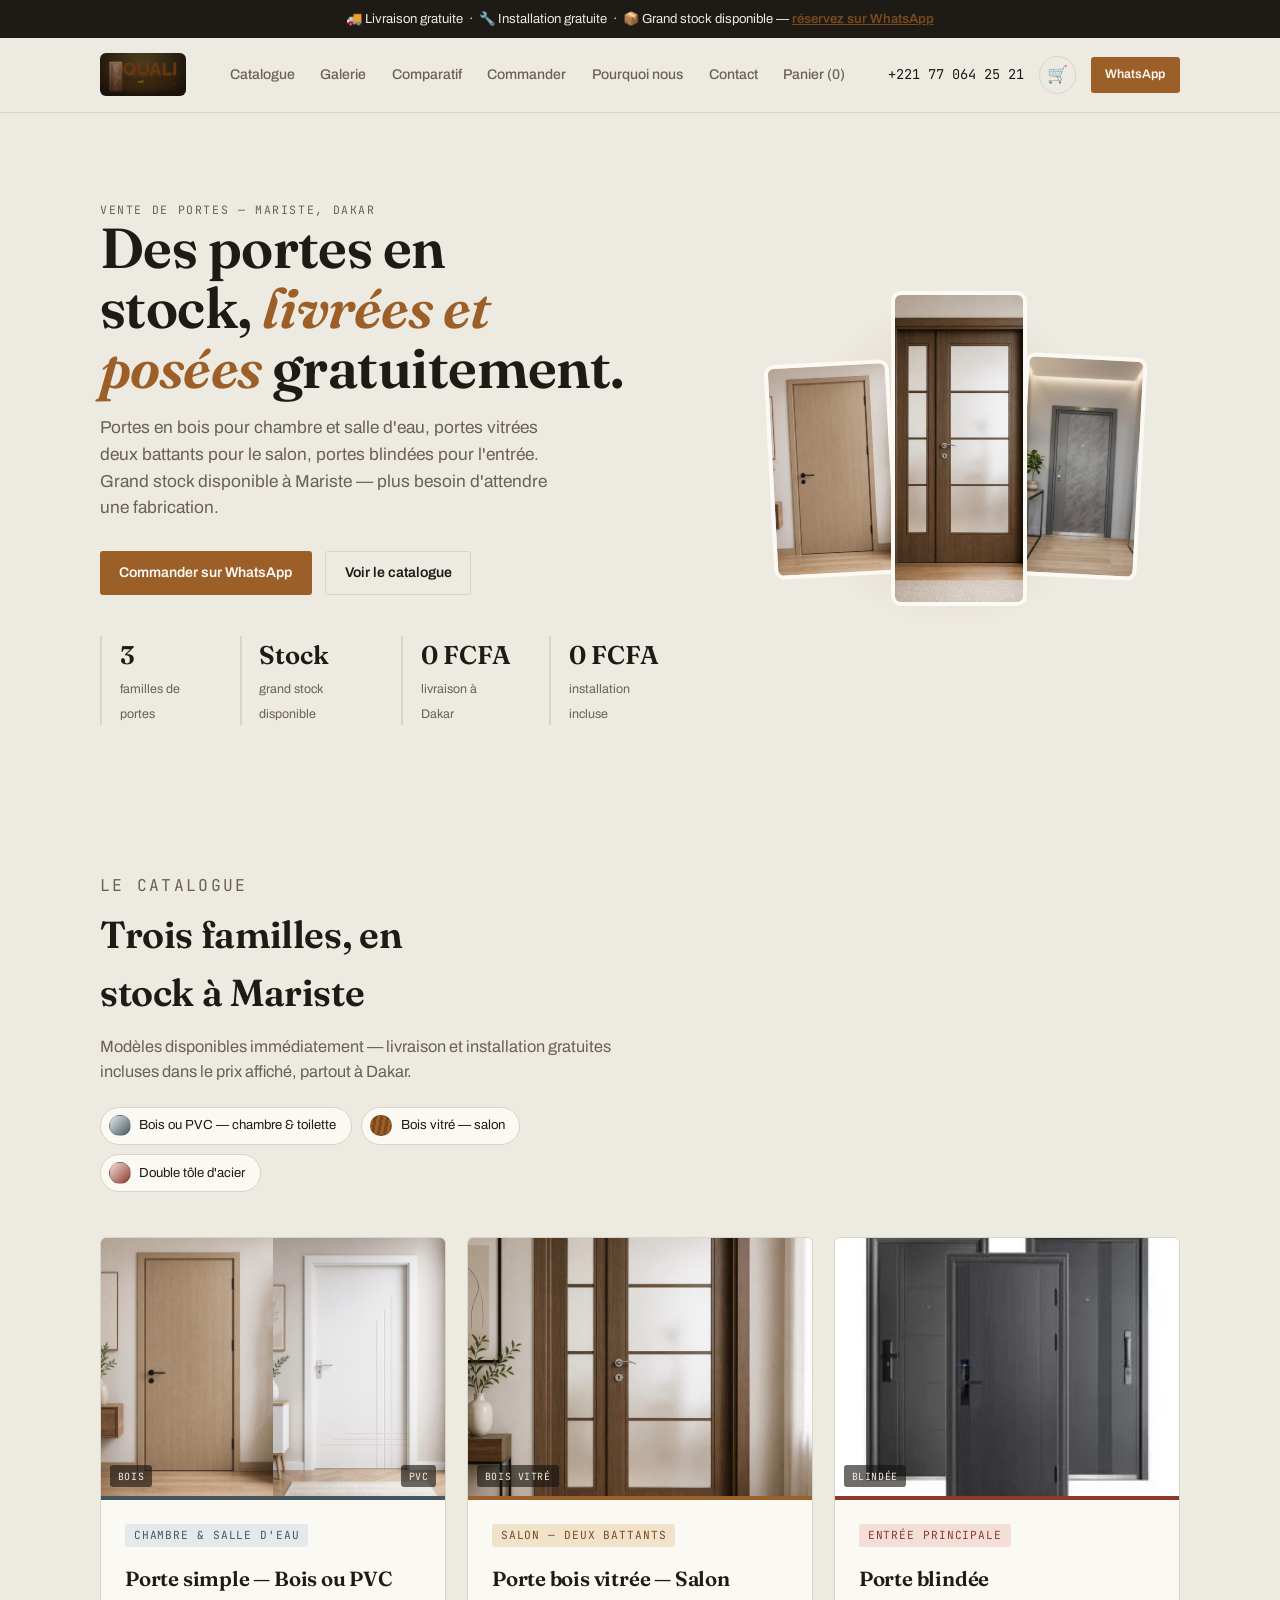
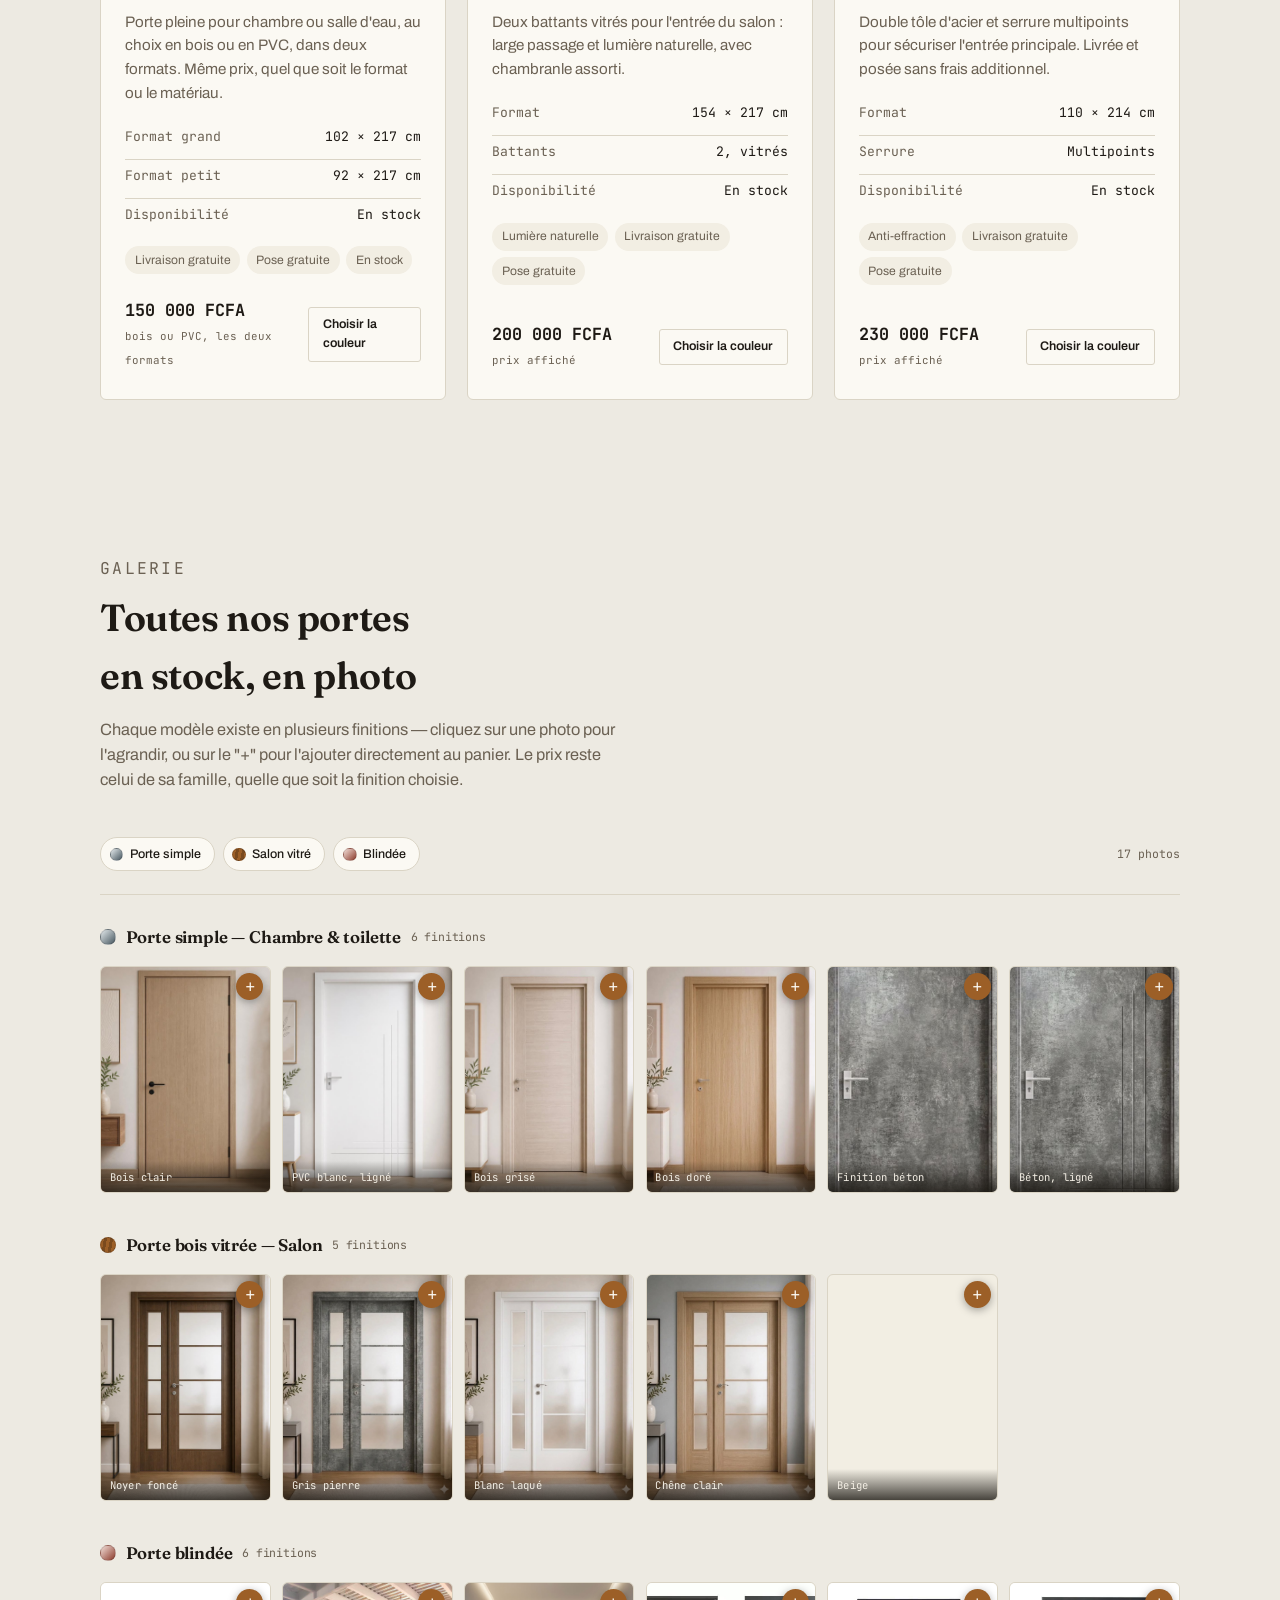
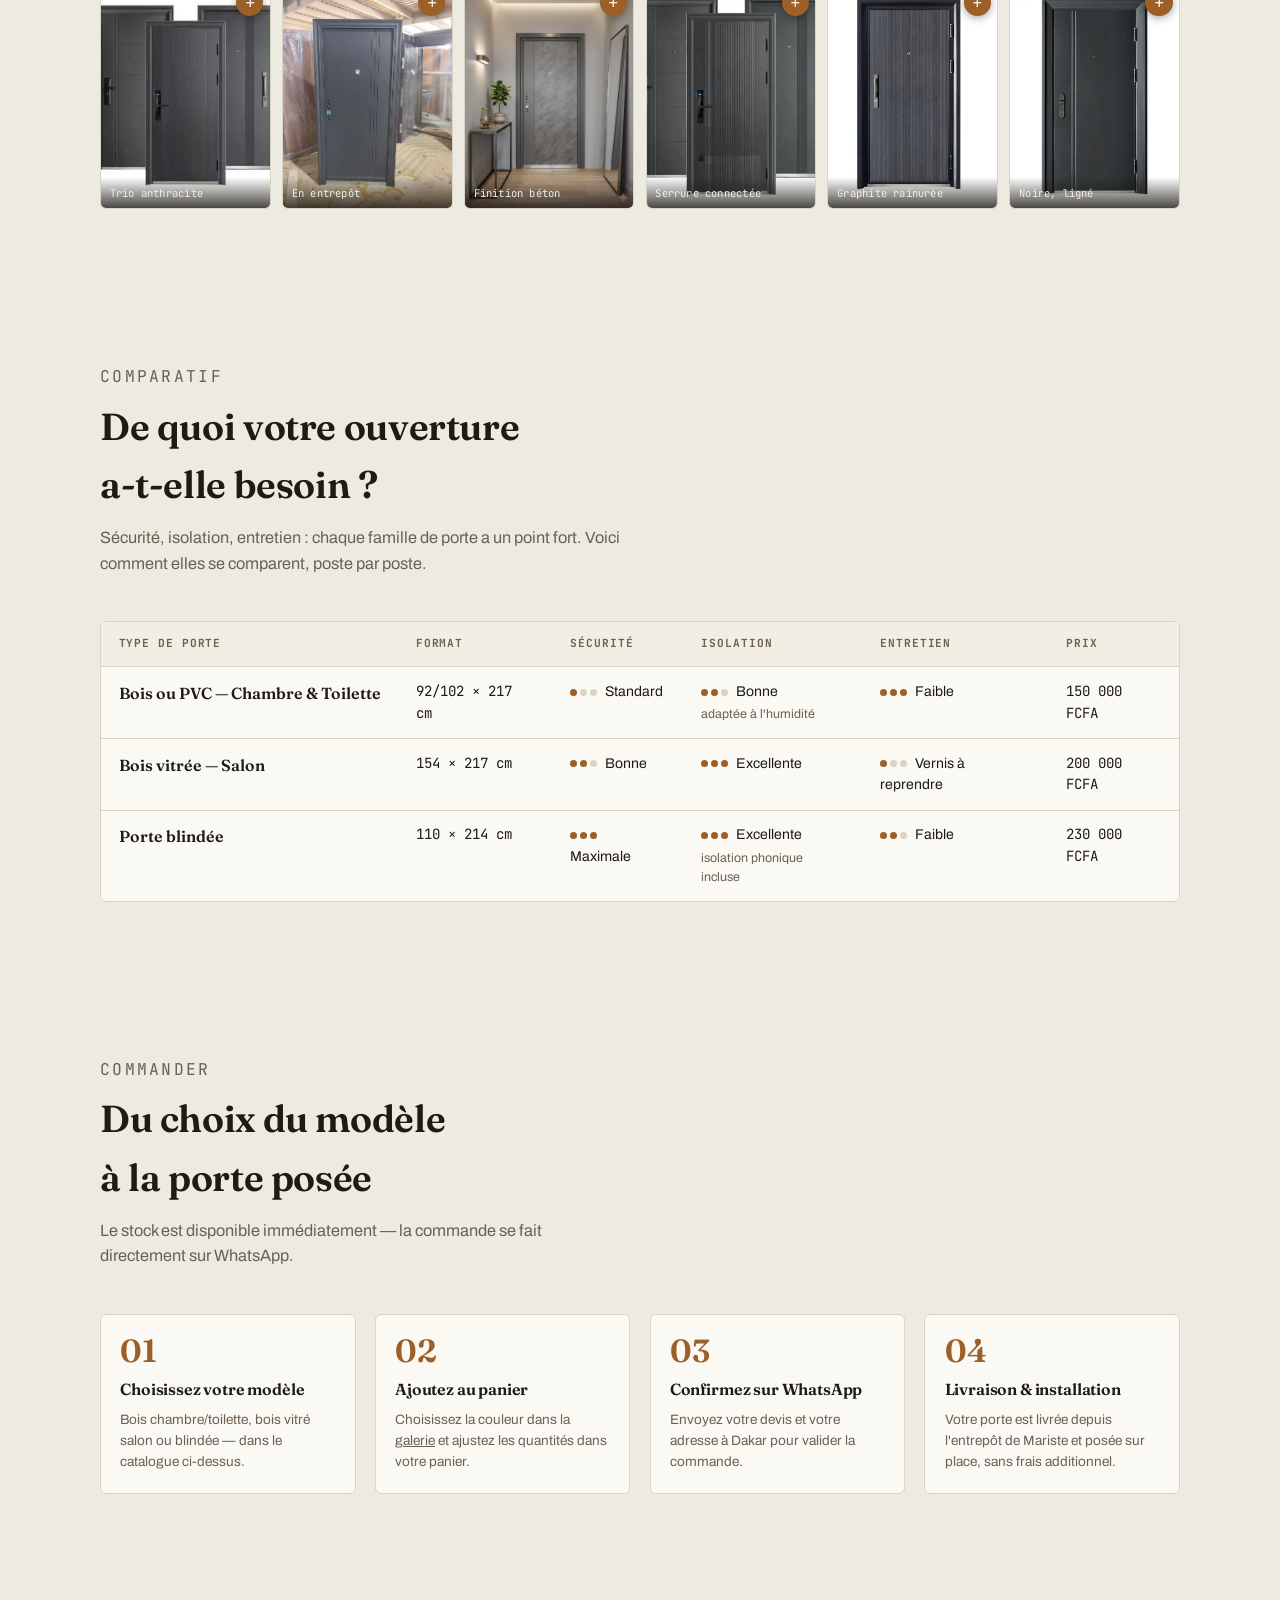
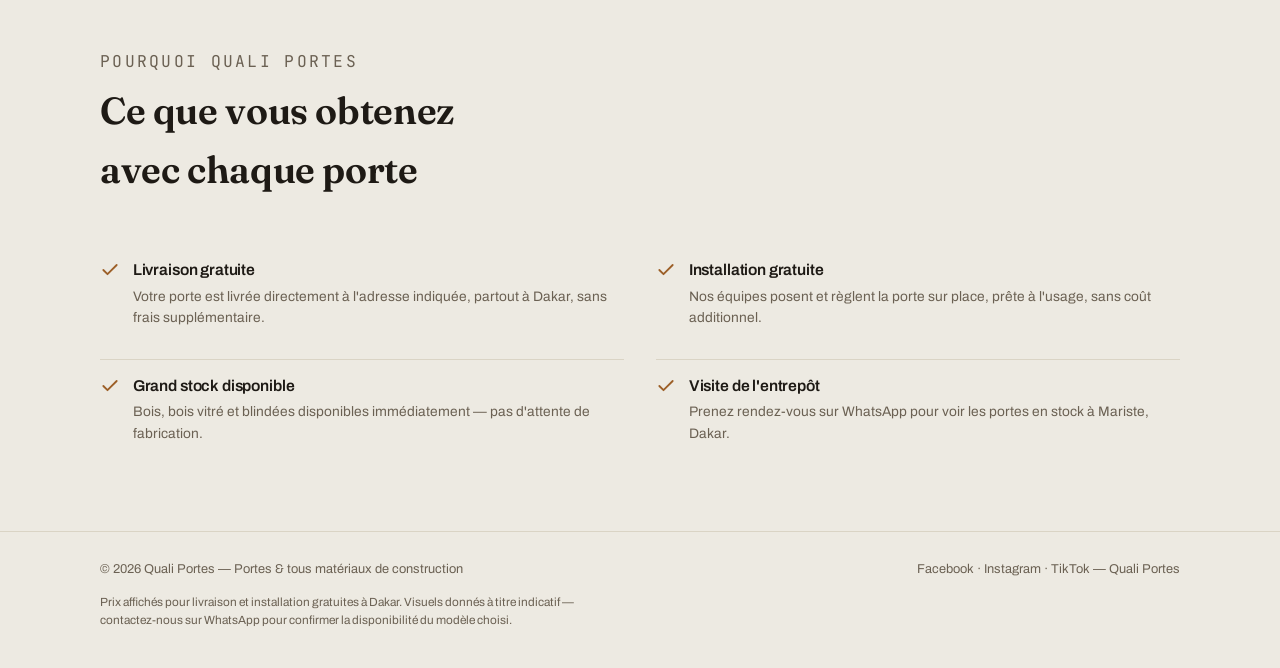
==== commit 5737f9ac: "Fusionne la galerie dans la page d'accueil (avec le catalogue) Reduit encore le nombre de pages a 3 " ====
--- a/index.html
+++ b/index.html
@@ -17,8 +17,8 @@
   <div class="wrap nav">
     <a href="index.html" class="brand"><img src="img/logo-quali-portes.png" alt="Quali Portes — Portes &amp; tous matériaux de construction"></a>
     <nav class="nav-links" id="navLinks">
-      <a href="index.html#catalogue">Catalogue</a>
-      <a href="galerie.html">Galerie</a>
+      <a href="#catalogue">Catalogue</a>
+      <a href="#galerie">Galerie</a>
       <a href="index.html#comparatif">Comparatif</a>
       <a href="index.html#fabrication">Commander</a>
       <a href="index.html#pourquoi">Pourquoi nous</a>
@@ -99,7 +99,7 @@
             <div class="card-foot">
               <div class="card-foot-row">
                 <div class="price"><b>150 000 FCFA</b><span>bois ou PVC, les deux formats</span></div>
-                <a class="btn btn-ghost btn-sm" href="galerie.html#galerie-simple">Choisir la couleur</a>
+                <a class="btn btn-ghost btn-sm" href="#galerie-simple">Choisir la couleur</a>
               </div>
             </div>
           </div>
@@ -126,7 +126,7 @@
             <div class="card-foot">
               <div class="card-foot-row">
                 <div class="price"><b>200 000 FCFA</b><span>prix affiché</span></div>
-                <a class="btn btn-ghost btn-sm" href="galerie.html#galerie-salon">Choisir la couleur</a>
+                <a class="btn btn-ghost btn-sm" href="#galerie-salon">Choisir la couleur</a>
               </div>
             </div>
           </div>
@@ -153,7 +153,7 @@
             <div class="card-foot">
               <div class="card-foot-row">
                 <div class="price"><b>230 000 FCFA</b><span>prix affiché</span></div>
-                <a class="btn btn-ghost btn-sm" href="galerie.html#galerie-blindee">Choisir la couleur</a>
+                <a class="btn btn-ghost btn-sm" href="#galerie-blindee">Choisir la couleur</a>
               </div>
             </div>
           </div>
@@ -161,6 +161,190 @@
       </div>
     </div>
   </section>
+
+  <section id="galerie">
+    <div class="wrap">
+      <div class="section-head reveal">
+        <p class="eyebrow">Galerie</p>
+        <h2>Toutes nos portes en stock, en photo</h2>
+        <p>Chaque modèle existe en plusieurs finitions — cliquez sur une photo pour l'agrandir, ou sur le "+" pour l'ajouter directement au panier. Le prix reste celui de sa famille, quelle que soit la finition choisie.</p>
+      </div>
+
+      <div class="gallery-intro reveal">
+        <div class="gallery-jump">
+          <a href="#galerie-simple"><span class="swatch pvc"></span> Porte simple</a>
+          <a href="#galerie-salon"><span class="swatch bois"></span> Salon vitré</a>
+          <a href="#galerie-blindee"><span class="swatch acier"></span> Blindée</a>
+        </div>
+        <span class="gallery-count">17 photos</span>
+      </div>
+
+      <div class="gallery-group reveal" id="galerie-simple">
+        <h3><span class="swatch pvc"></span> <span class="cat-name">Porte simple — Chambre &amp; toilette</span> <span class="gallery-count">6 finitions</span></h3>
+        <div class="gallery-grid">
+          <div class="gallery-item" data-caption="Porte simple — Bois clair" data-price="150000">
+            <button type="button" class="gallery-view" data-caption="Porte simple — Bois clair">
+              <img src="img/porte-bois-simple.jpg" alt="Porte simple en bois clair">
+              <span class="gallery-cap">Bois clair</span>
+            </button>
+            <button type="button" class="gallery-add" aria-label="Ajouter Porte simple Bois clair au panier">+</button>
+          </div>
+          <div class="gallery-item" data-caption="Porte simple — PVC blanc, ligné" data-price="150000">
+            <button type="button" class="gallery-view" data-caption="Porte simple — PVC blanc, ligné">
+              <img src="img/porte-pvc-simple.jpg" alt="Porte simple en PVC blanc avec lignes graphiques">
+              <span class="gallery-cap">PVC blanc, ligné</span>
+            </button>
+            <button type="button" class="gallery-add" aria-label="Ajouter Porte simple PVC blanc au panier">+</button>
+          </div>
+          <div class="gallery-item" data-caption="Porte simple — Bois grisé" data-price="150000">
+            <button type="button" class="gallery-view" data-caption="Porte simple — Bois grisé">
+              <img src="img/porte-simple-grise.jpg" alt="Porte simple en bois grisé">
+              <span class="gallery-cap">Bois grisé</span>
+            </button>
+            <button type="button" class="gallery-add" aria-label="Ajouter Porte simple Bois grisé au panier">+</button>
+          </div>
+          <div class="gallery-item" data-caption="Porte simple — Bois doré" data-price="150000">
+            <button type="button" class="gallery-view" data-caption="Porte simple — Bois doré">
+              <img src="img/porte-simple-doree.jpg" alt="Porte simple en bois doré">
+              <span class="gallery-cap">Bois doré</span>
+            </button>
+            <button type="button" class="gallery-add" aria-label="Ajouter Porte simple Bois doré au panier">+</button>
+          </div>
+          <div class="gallery-item" data-caption="Porte simple — Finition béton" data-price="150000">
+            <button type="button" class="gallery-view" data-caption="Porte simple — Finition béton">
+              <img src="img/porte-simple-beton.jpg" alt="Porte simple finition béton grise">
+              <span class="gallery-cap">Finition béton</span>
+            </button>
+            <button type="button" class="gallery-add" aria-label="Ajouter Porte simple Finition béton au panier">+</button>
+          </div>
+          <div class="gallery-item" data-caption="Porte simple — Béton, ligné" data-price="150000">
+            <button type="button" class="gallery-view" data-caption="Porte simple — Béton, ligné">
+              <img src="img/porte-simple-beton-ligne.jpg" alt="Porte simple finition béton avec lignes graphiques">
+              <span class="gallery-cap">Béton, ligné</span>
+            </button>
+            <button type="button" class="gallery-add" aria-label="Ajouter Porte simple Béton ligné au panier">+</button>
+          </div>
+        </div>
+      </div>
+
+      <div class="gallery-group reveal" id="galerie-salon">
+        <h3><span class="swatch bois"></span> <span class="cat-name">Porte bois vitrée — Salon</span> <span class="gallery-count">5 finitions</span></h3>
+        <div class="gallery-grid">
+          <div class="gallery-item" data-caption="Salon deux battants — Noyer foncé" data-price="200000">
+            <button type="button" class="gallery-view" data-caption="Salon deux battants — Noyer foncé">
+              <img src="img/porte-salon-vitree.jpg" alt="Double porte vitrée en noyer foncé pour salon">
+              <span class="gallery-cap">Noyer foncé</span>
+            </button>
+            <button type="button" class="gallery-add" aria-label="Ajouter Salon Noyer foncé au panier">+</button>
+          </div>
+          <div class="gallery-item" data-caption="Salon deux battants — Gris pierre" data-price="200000">
+            <button type="button" class="gallery-view" data-caption="Salon deux battants — Gris pierre">
+              <img src="img/porte-salon-pierre.jpg" alt="Double porte vitrée finition gris pierre pour salon">
+              <span class="gallery-cap">Gris pierre</span>
+            </button>
+            <button type="button" class="gallery-add" aria-label="Ajouter Salon Gris pierre au panier">+</button>
+          </div>
+          <div class="gallery-item" data-caption="Salon deux battants — Blanc laqué" data-price="200000">
+            <button type="button" class="gallery-view" data-caption="Salon deux battants — Blanc laqué">
+              <img src="img/porte-salon-blanc.jpg" alt="Double porte vitrée blanc laqué pour salon">
+              <span class="gallery-cap">Blanc laqué</span>
+            </button>
+            <button type="button" class="gallery-add" aria-label="Ajouter Salon Blanc laqué au panier">+</button>
+          </div>
+          <div class="gallery-item" data-caption="Salon deux battants — Chêne clair" data-price="200000">
+            <button type="button" class="gallery-view" data-caption="Salon deux battants — Chêne clair">
+              <img src="img/porte-salon-chene.jpg" alt="Double porte vitrée en chêne clair pour salon">
+              <span class="gallery-cap">Chêne clair</span>
+            </button>
+            <button type="button" class="gallery-add" aria-label="Ajouter Salon Chêne clair au panier">+</button>
+          </div>
+          <div class="gallery-item" data-caption="Salon deux battants — Beige" data-price="200000">
+            <button type="button" class="gallery-view" data-caption="Salon deux battants — Beige">
+              <img src="img/porte-salon-beige.jpg" alt="Double porte vitrée beige pour salon">
+              <span class="gallery-cap">Beige</span>
+            </button>
+            <button type="button" class="gallery-add" aria-label="Ajouter Salon Beige au panier">+</button>
+          </div>
+        </div>
+      </div>
+
+      <div class="gallery-group reveal" id="galerie-blindee">
+        <h3><span class="swatch acier"></span> <span class="cat-name">Porte blindée</span> <span class="gallery-count">6 finitions</span></h3>
+        <div class="gallery-grid">
+          <div class="gallery-item" data-caption="Porte blindée — Trio anthracite" data-price="230000">
+            <button type="button" class="gallery-view" data-caption="Porte blindée — Trio anthracite">
+              <img src="img/porte-blindee.jpg" alt="Trois portes blindées anthracite avec serrure multipoints">
+              <span class="gallery-cap">Trio anthracite</span>
+            </button>
+            <button type="button" class="gallery-add" aria-label="Ajouter Porte blindée Trio anthracite au panier">+</button>
+          </div>
+          <div class="gallery-item" data-caption="Porte blindée — Anthracite, serrure connectée, en entrepôt" data-price="230000">
+            <button type="button" class="gallery-view" data-caption="Porte blindée — Anthracite, serrure connectée, en entrepôt">
+              <img src="img/porte-blindee-entrepot.jpg" alt="Porte blindée anthracite avec serrure connectée, photo prise en entrepôt">
+              <span class="gallery-cap">En entrepôt</span>
+            </button>
+            <button type="button" class="gallery-add" aria-label="Ajouter Porte blindée En entrepôt au panier">+</button>
+          </div>
+          <div class="gallery-item" data-caption="Porte blindée — Finition béton, posée à l'entrée" data-price="230000">
+            <button type="button" class="gallery-view" data-caption="Porte blindée — Finition béton, posée à l'entrée">
+              <img src="img/porte-blindee-beton-entree.jpg" alt="Porte blindée finition béton grise posée à l'entrée d'un appartement">
+              <span class="gallery-cap">Finition béton</span>
+            </button>
+            <button type="button" class="gallery-add" aria-label="Ajouter Porte blindée Finition béton au panier">+</button>
+          </div>
+          <div class="gallery-item" data-caption="Porte blindée — Serrure connectée à empreinte" data-price="230000">
+            <button type="button" class="gallery-view" data-caption="Porte blindée — Serrure connectée à empreinte">
+              <img src="img/porte-blindee-connectee.jpg" alt="Porte blindée grise avec serrure connectée à empreinte digitale">
+              <span class="gallery-cap">Serrure connectée</span>
+            </button>
+            <button type="button" class="gallery-add" aria-label="Ajouter Porte blindée Serrure connectée au panier">+</button>
+          </div>
+          <div class="gallery-item" data-caption="Porte blindée — Graphite rainurée" data-price="230000">
+            <button type="button" class="gallery-view" data-caption="Porte blindée — Graphite rainurée">
+              <img src="img/porte-blindee-graphite.jpg" alt="Porte blindée graphite avec rainures verticales">
+              <span class="gallery-cap">Graphite rainurée</span>
+            </button>
+            <button type="button" class="gallery-add" aria-label="Ajouter Porte blindée Graphite rainurée au panier">+</button>
+          </div>
+          <div class="gallery-item" data-caption="Porte blindée — Noire, ligne verticale" data-price="230000">
+            <button type="button" class="gallery-view" data-caption="Porte blindée — Noire, ligne verticale">
+              <img src="img/porte-blindee-noire.jpg" alt="Porte blindée noire avec ligne verticale décorative">
+              <span class="gallery-cap">Noire, ligné</span>
+            </button>
+            <button type="button" class="gallery-add" aria-label="Ajouter Porte blindée Noire ligné au panier">+</button>
+          </div>
+        </div>
+      </div>
+    </div>
+  </section>
+
+  <div class="lightbox" id="lightbox" hidden>
+    <div class="lightbox-frame">
+      <button class="lightbox-close" id="lightboxClose" aria-label="Fermer">✕</button>
+      <div class="lightbox-img-wrap">
+        <button class="lightbox-nav lightbox-prev" id="lightboxPrev" aria-label="Photo précédente">
+          <svg viewBox="0 0 24 24" fill="none"><path d="M15 18l-6-6 6-6" stroke="currentColor" stroke-width="2" stroke-linecap="round" stroke-linejoin="round"/></svg>
+        </button>
+        <img id="lightboxImg" src="" alt="">
+        <button class="lightbox-nav lightbox-next" id="lightboxNext" aria-label="Photo suivante">
+          <svg viewBox="0 0 24 24" fill="none"><path d="M9 6l6 6-6 6" stroke="currentColor" stroke-width="2" stroke-linecap="round" stroke-linejoin="round"/></svg>
+        </button>
+      </div>
+      <figure>
+        <div class="lightbox-meta">
+          <div class="lightbox-info">
+            <span class="lightbox-cat" id="lightboxCat"></span>
+            <figcaption id="lightboxCap"></figcaption>
+          </div>
+          <span class="lightbox-count" id="lightboxCount"></span>
+        </div>
+        <div class="lightbox-actions">
+          <button type="button" class="lightbox-cta" id="lightboxAdd">Ajouter au panier</button>
+          <a class="lightbox-link" id="lightboxCta" href="#" target="_blank" rel="noopener">ou écrire directement sur WhatsApp</a>
+        </div>
+      </figure>
+    </div>
+  </div>
 
   <section id="comparatif">
     <div class="wrap">
@@ -228,7 +412,7 @@
         <div class="step reveal">
           <div class="num">02</div>
           <h3>Ajoutez au panier</h3>
-          <p>Choisissez la couleur dans la <a href="galerie.html" style="color:inherit; text-decoration:underline;">galerie</a> et ajustez les quantités dans votre panier.</p>
+          <p>Choisissez la couleur dans la <a href="#galerie" style="color:inherit; text-decoration:underline;">galerie</a> et ajustez les quantités dans votre panier.</p>
         </div>
         <div class="step reveal">
           <div class="num">03</div>
@@ -286,6 +470,81 @@
 
 <script>
   document.getElementById('year').textContent = new Date().getFullYear();
+
+  document.querySelectorAll('.gallery-add').forEach(function(btn){
+    var item = btn.closest('.gallery-item');
+    var name = item.getAttribute('data-caption');
+    var price = Number(item.getAttribute('data-price'));
+    var image = item.querySelector('img').getAttribute('src');
+    btn.addEventListener('click', function(e){
+      e.stopPropagation();
+      QualiCart.add(name, price, image, 1);
+      btn.textContent = '✓';
+      btn.classList.add('added');
+      setTimeout(function(){ btn.textContent = '+'; btn.classList.remove('added'); }, 700);
+    });
+  });
+
+  var galleryButtons = Array.prototype.slice.call(document.querySelectorAll('.gallery-view'));
+  galleryButtons.forEach(function(btn){ var img = btn.querySelector('img'); img.loading = 'lazy'; img.decoding = 'async'; });
+
+  var lightbox = document.getElementById('lightbox');
+  var lightboxImg = document.getElementById('lightboxImg');
+  var lightboxCap = document.getElementById('lightboxCap');
+  var lightboxCat = document.getElementById('lightboxCat');
+  var lightboxCount = document.getElementById('lightboxCount');
+  var lightboxCta = document.getElementById('lightboxCta');
+  var lightboxAdd = document.getElementById('lightboxAdd');
+  var currentIndex = 0;
+
+  function renderLightbox(){
+    var btn = galleryButtons[currentIndex];
+    var img = btn.querySelector('img');
+    var caption = btn.getAttribute('data-caption') || '';
+    var item = btn.closest('.gallery-item');
+    var price = Number(item.getAttribute('data-price'));
+    var group = btn.closest('.gallery-group');
+    var catName = group ? group.querySelector('.cat-name').textContent : '';
+    lightboxImg.src = img.src;
+    lightboxImg.alt = img.alt;
+    lightboxCap.textContent = caption;
+    lightboxCat.textContent = catName;
+    lightboxCount.textContent = (currentIndex + 1) + ' / ' + galleryButtons.length;
+    lightboxCta.href = 'https://wa.me/221770642521?text=' + encodeURIComponent('Bonjour, je suis intéressé(e) par : ' + caption + '. Est-elle disponible ?');
+    lightboxAdd.textContent = 'Ajouter au panier';
+    lightboxAdd.classList.remove('added');
+    lightboxAdd.onclick = function(){
+      QualiCart.add(caption, price, img.getAttribute('src'), 1);
+      lightboxAdd.textContent = 'Ajouté ✓';
+      lightboxAdd.classList.add('added');
+      setTimeout(function(){
+        lightboxAdd.textContent = 'Ajouter au panier';
+        lightboxAdd.classList.remove('added');
+      }, 900);
+    };
+  }
+  function openLightbox(index){
+    currentIndex = index;
+    renderLightbox();
+    lightbox.hidden = false;
+  }
+  function closeLightbox(){ lightbox.hidden = true; lightboxImg.src = ''; }
+  function showPrev(){ currentIndex = (currentIndex - 1 + galleryButtons.length) % galleryButtons.length; renderLightbox(); }
+  function showNext(){ currentIndex = (currentIndex + 1) % galleryButtons.length; renderLightbox(); }
+
+  galleryButtons.forEach(function(btn, i){
+    btn.addEventListener('click', function(){ openLightbox(i); });
+  });
+  document.getElementById('lightboxClose').addEventListener('click', closeLightbox);
+  document.getElementById('lightboxPrev').addEventListener('click', showPrev);
+  document.getElementById('lightboxNext').addEventListener('click', showNext);
+  lightbox.addEventListener('click', function(e){ if (e.target === lightbox) closeLightbox(); });
+  document.addEventListener('keydown', function(e){
+    if (lightbox.hidden) return;
+    if (e.key === 'Escape') closeLightbox();
+    if (e.key === 'ArrowLeft') showPrev();
+    if (e.key === 'ArrowRight') showNext();
+  });
 
   var toggle = document.getElementById('navToggle');
   var links = document.getElementById('navLinks');
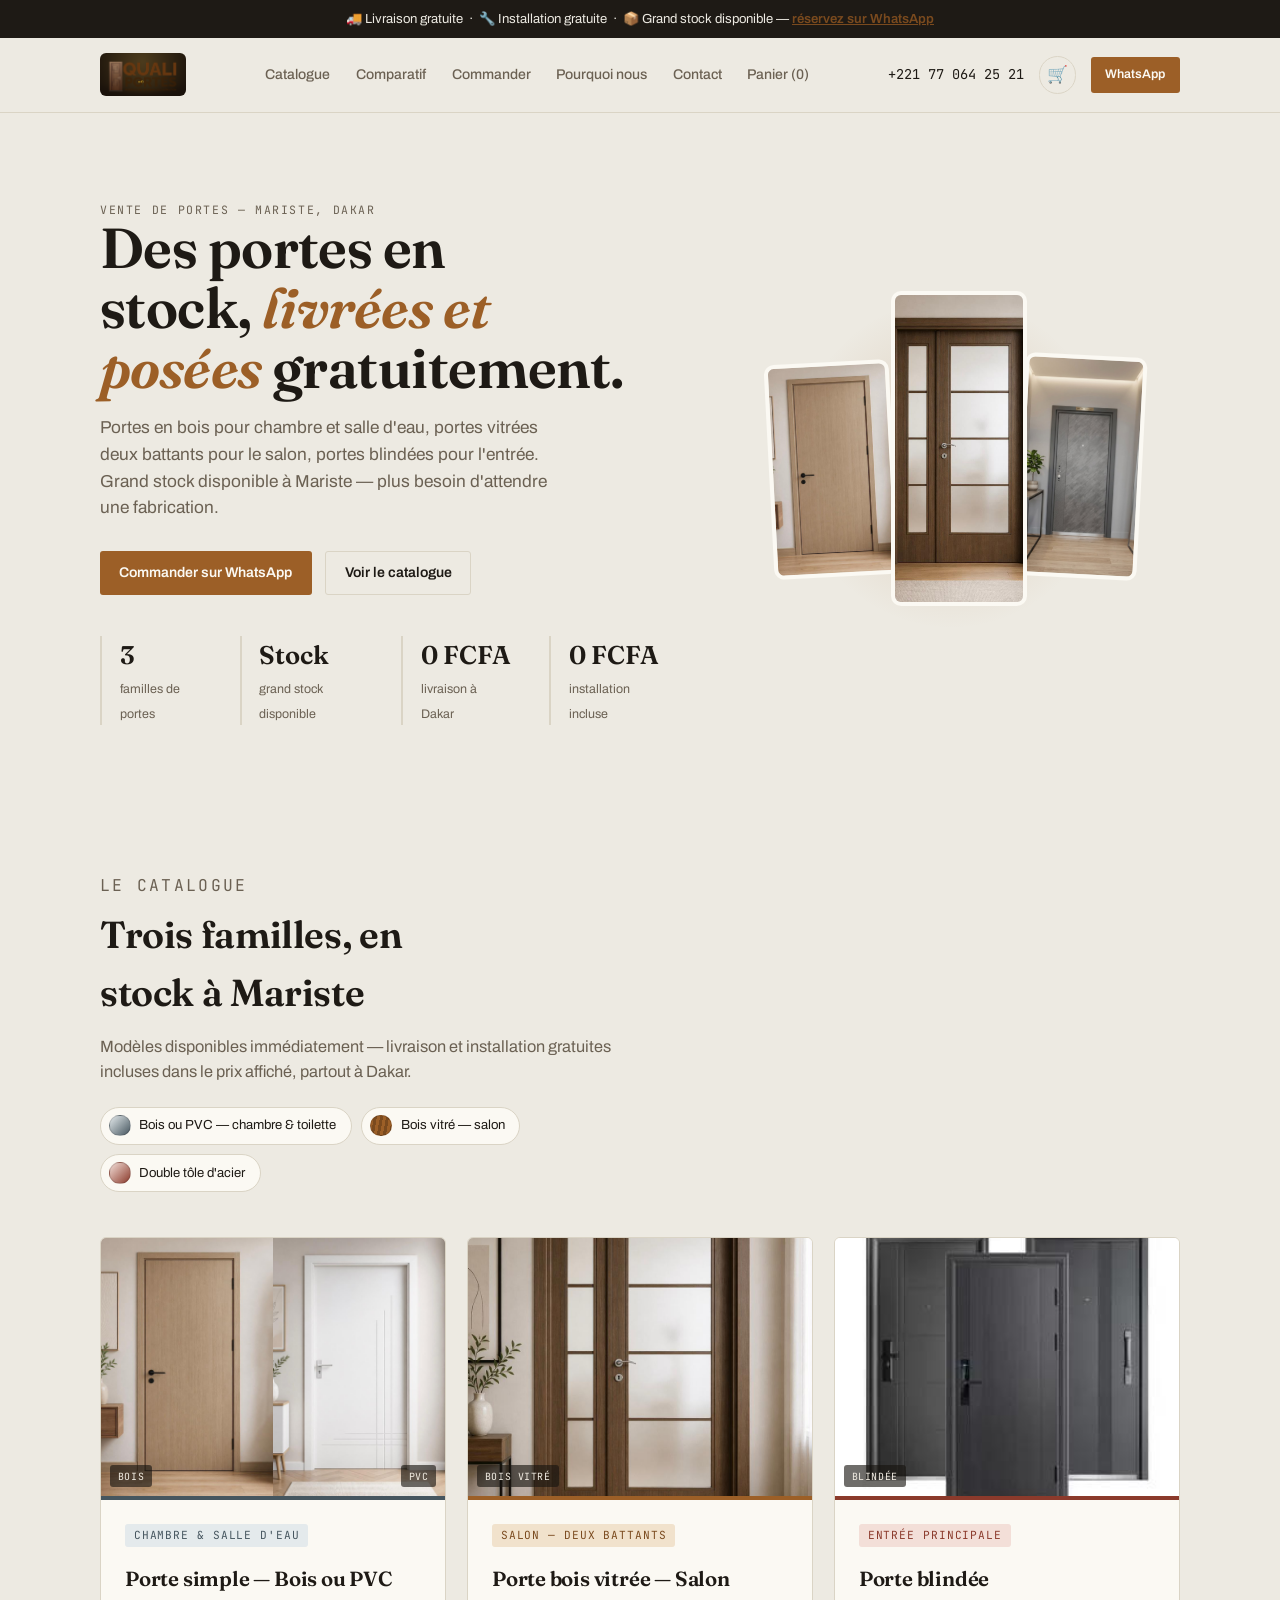
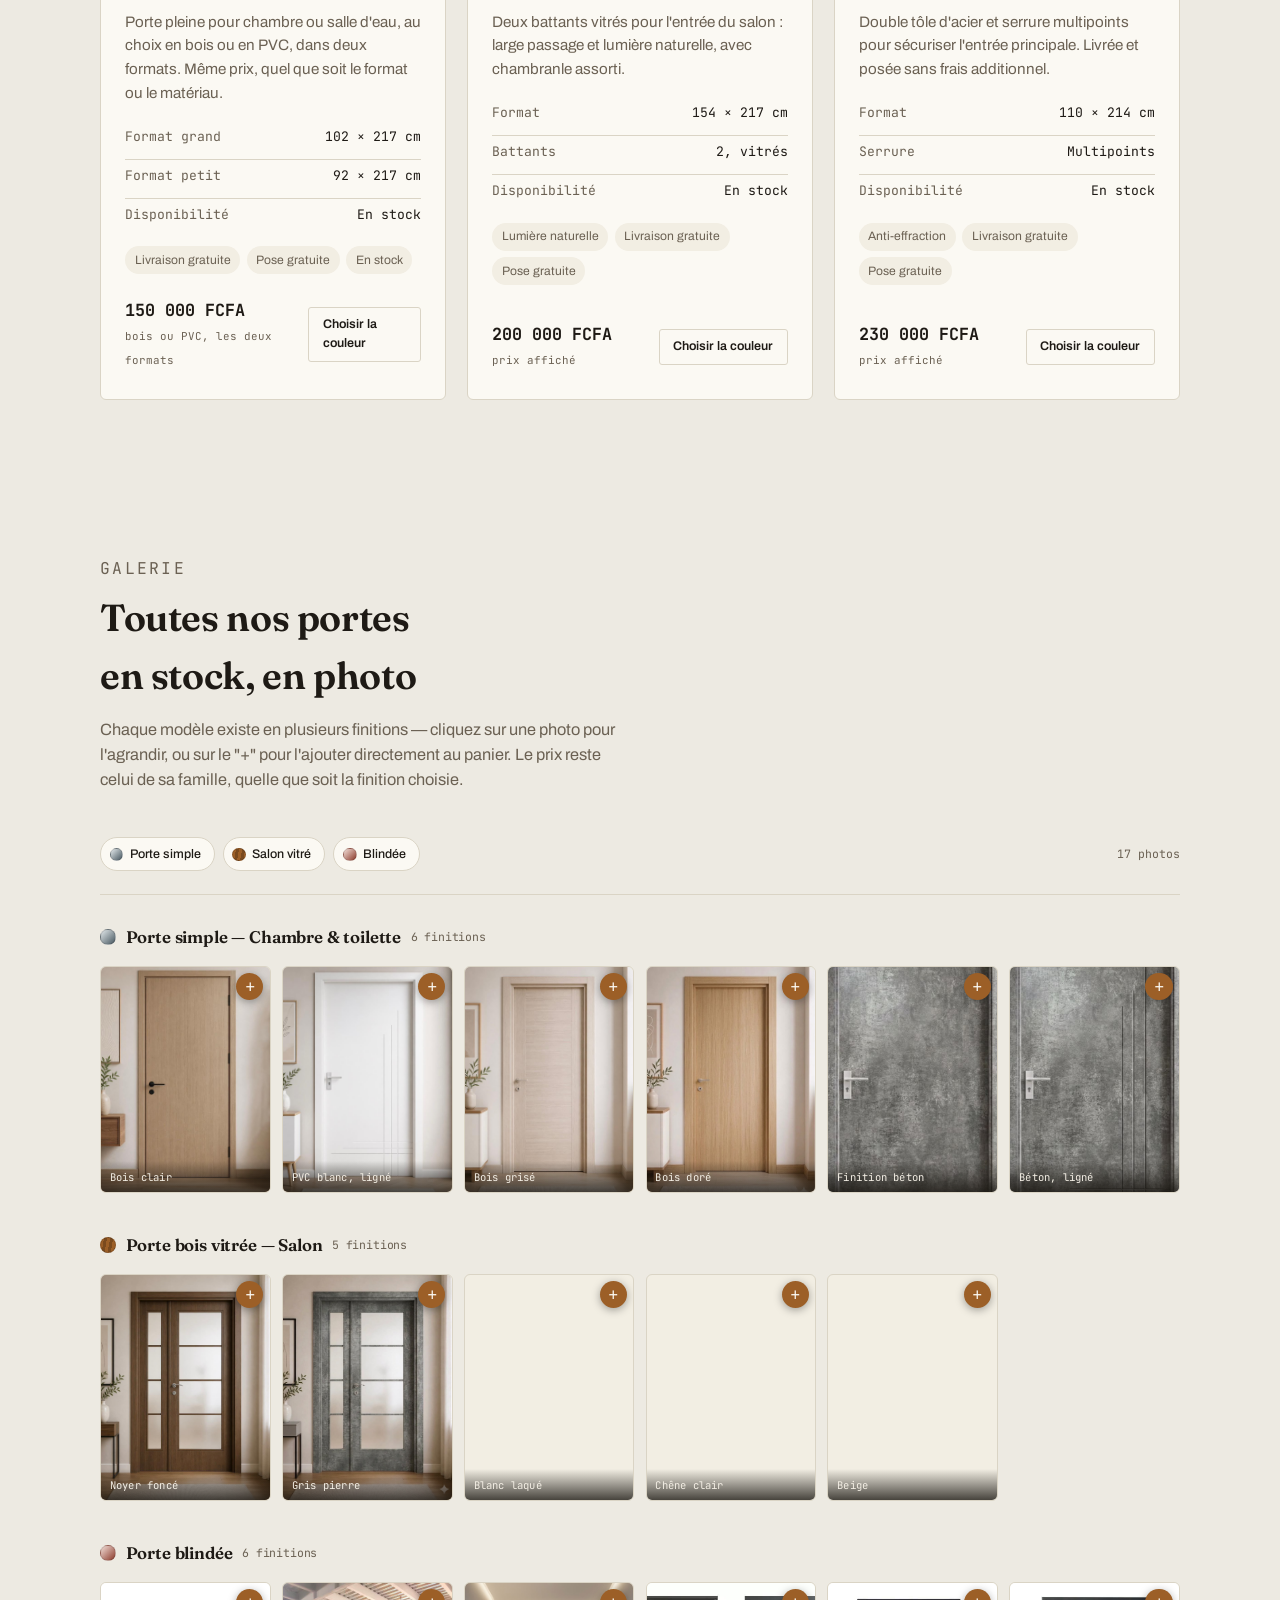
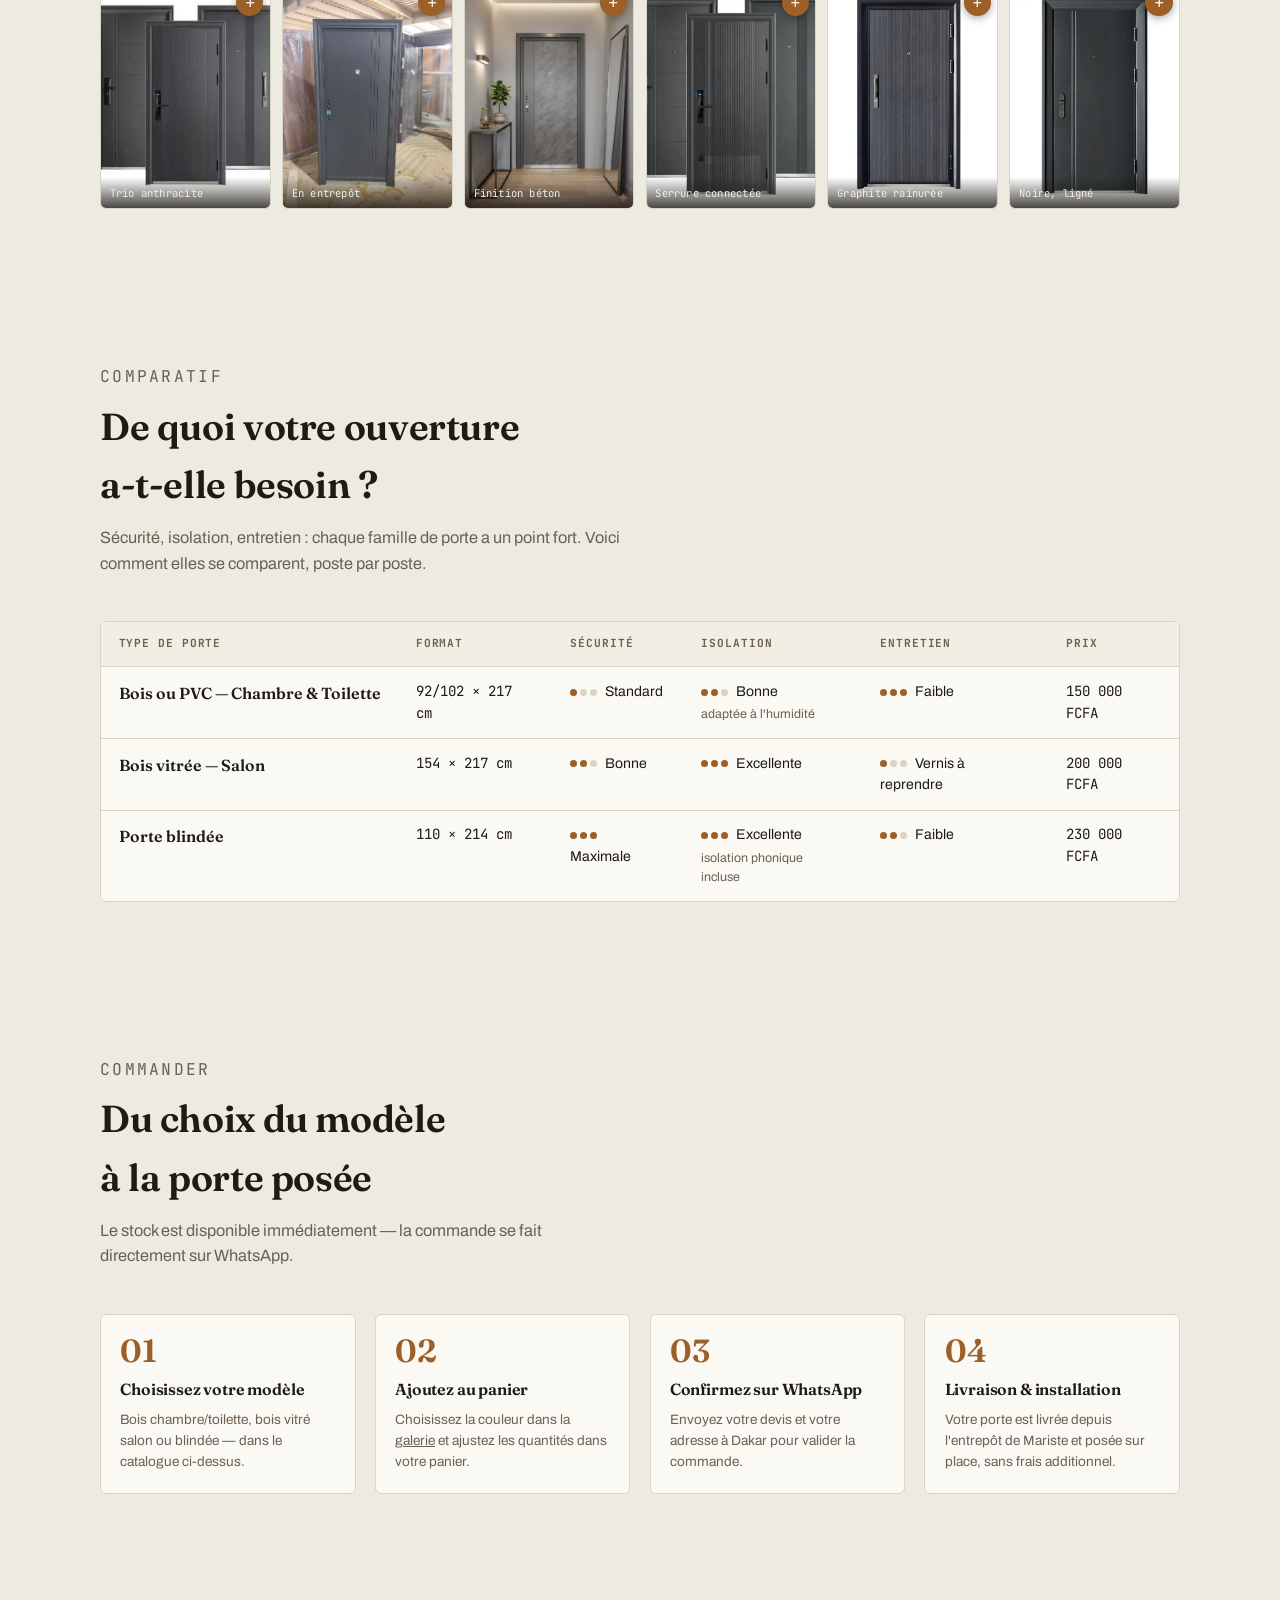
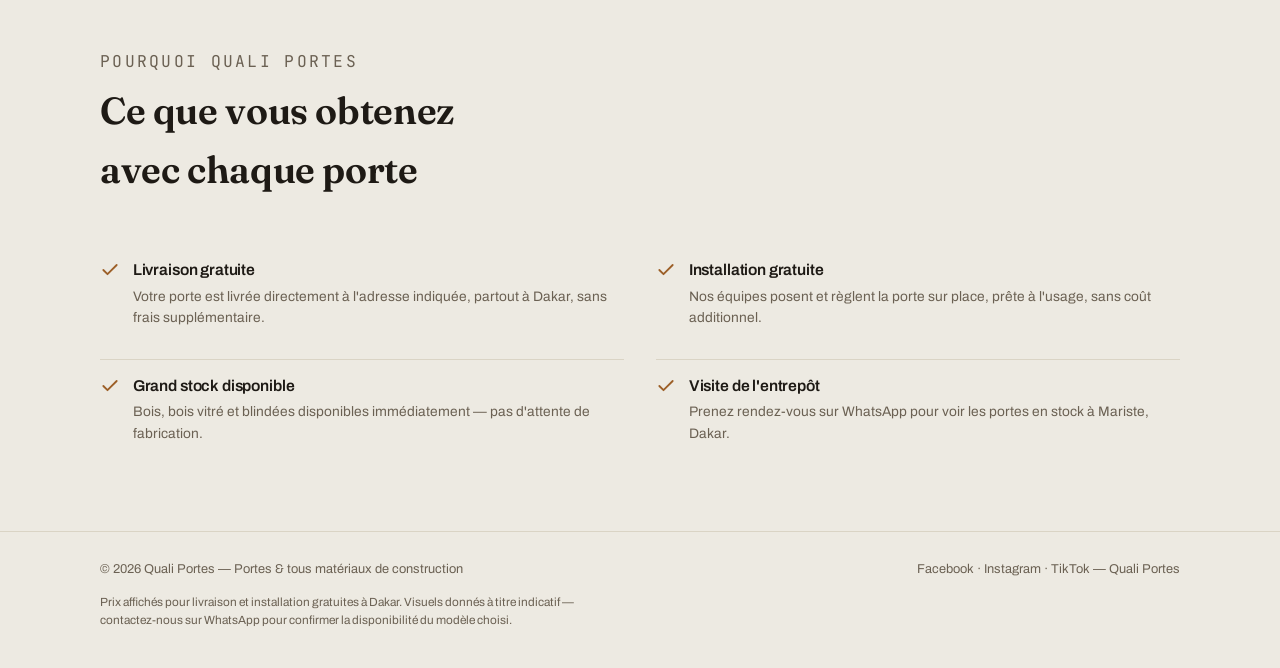
==== commit 78f1f46b: "Retire le lien Galerie du menu (fusionne avec Catalogue) Un seul lien de menu "Catalogue" mene maint" ====
--- a/index.html
+++ b/index.html
@@ -18,7 +18,6 @@
     <a href="index.html" class="brand"><img src="img/logo-quali-portes.png" alt="Quali Portes — Portes &amp; tous matériaux de construction"></a>
     <nav class="nav-links" id="navLinks">
       <a href="#catalogue">Catalogue</a>
-      <a href="#galerie">Galerie</a>
       <a href="index.html#comparatif">Comparatif</a>
       <a href="index.html#fabrication">Commander</a>
       <a href="index.html#pourquoi">Pourquoi nous</a>
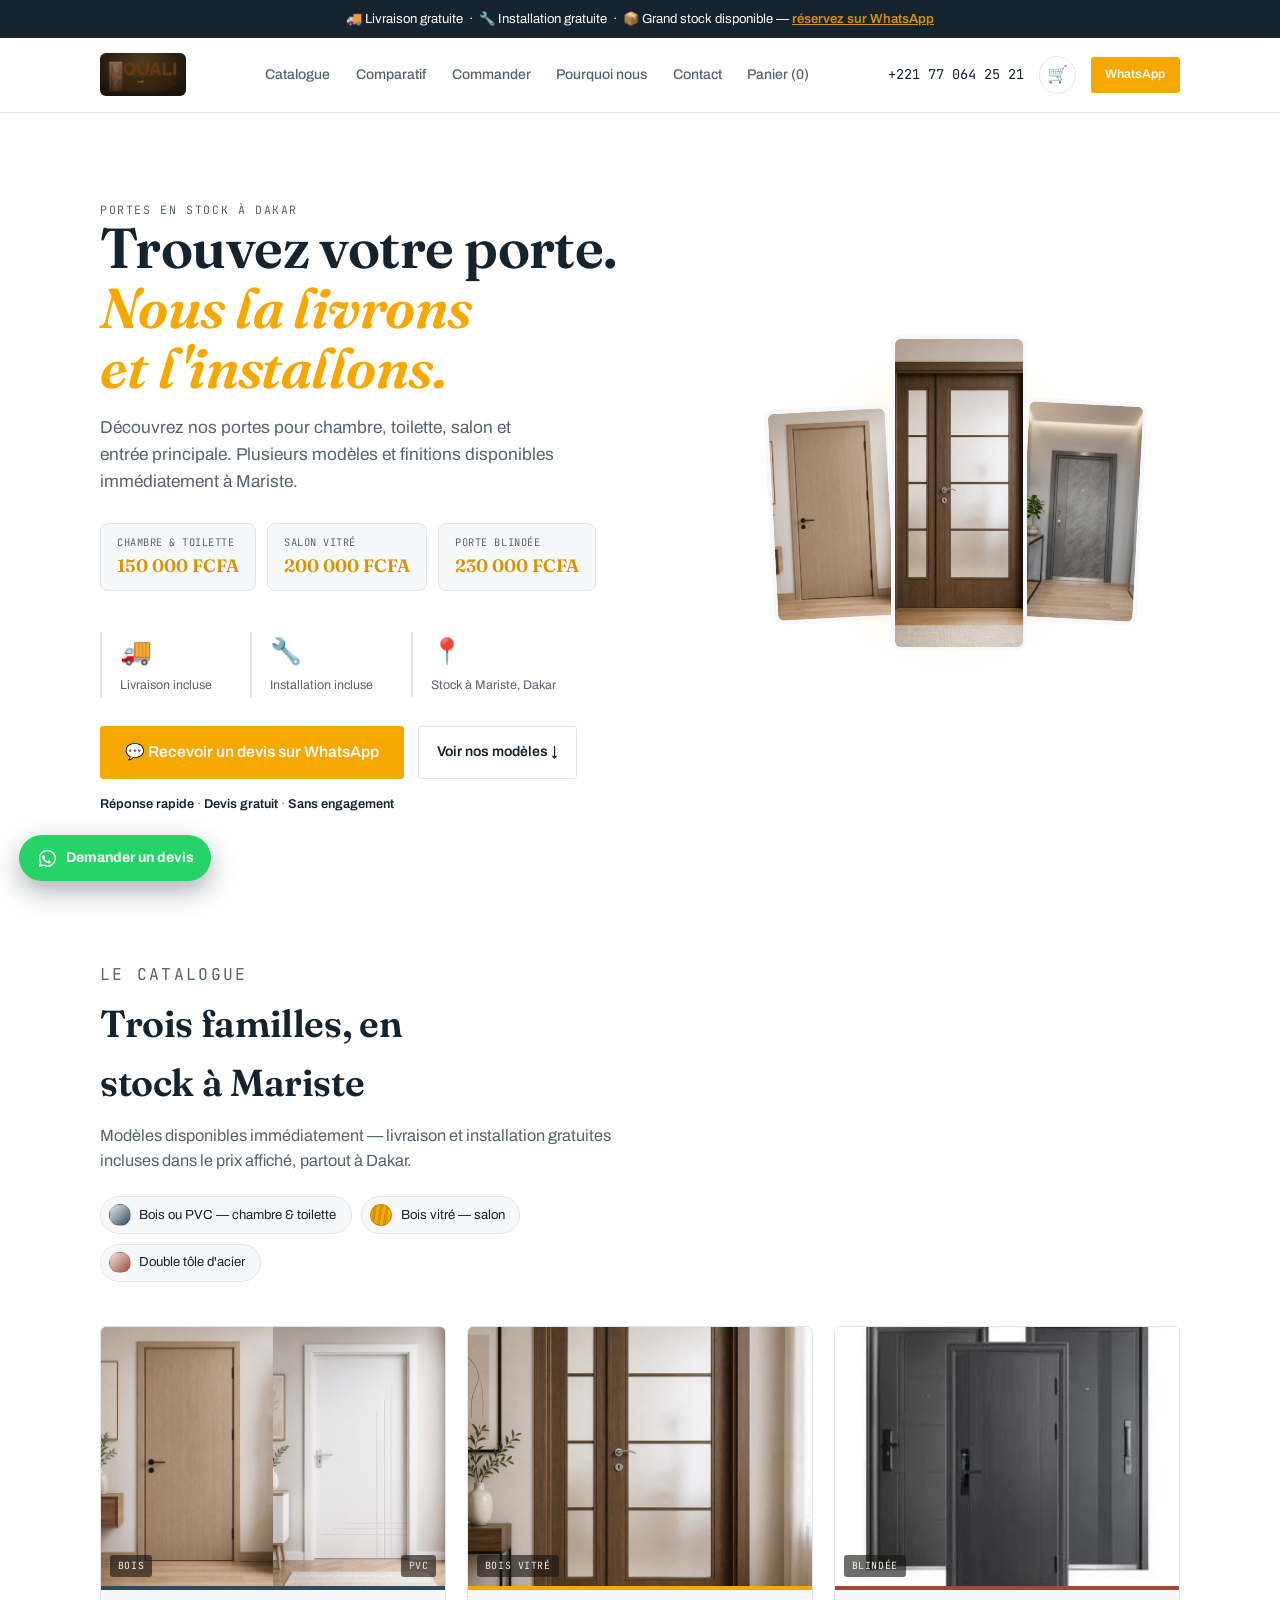
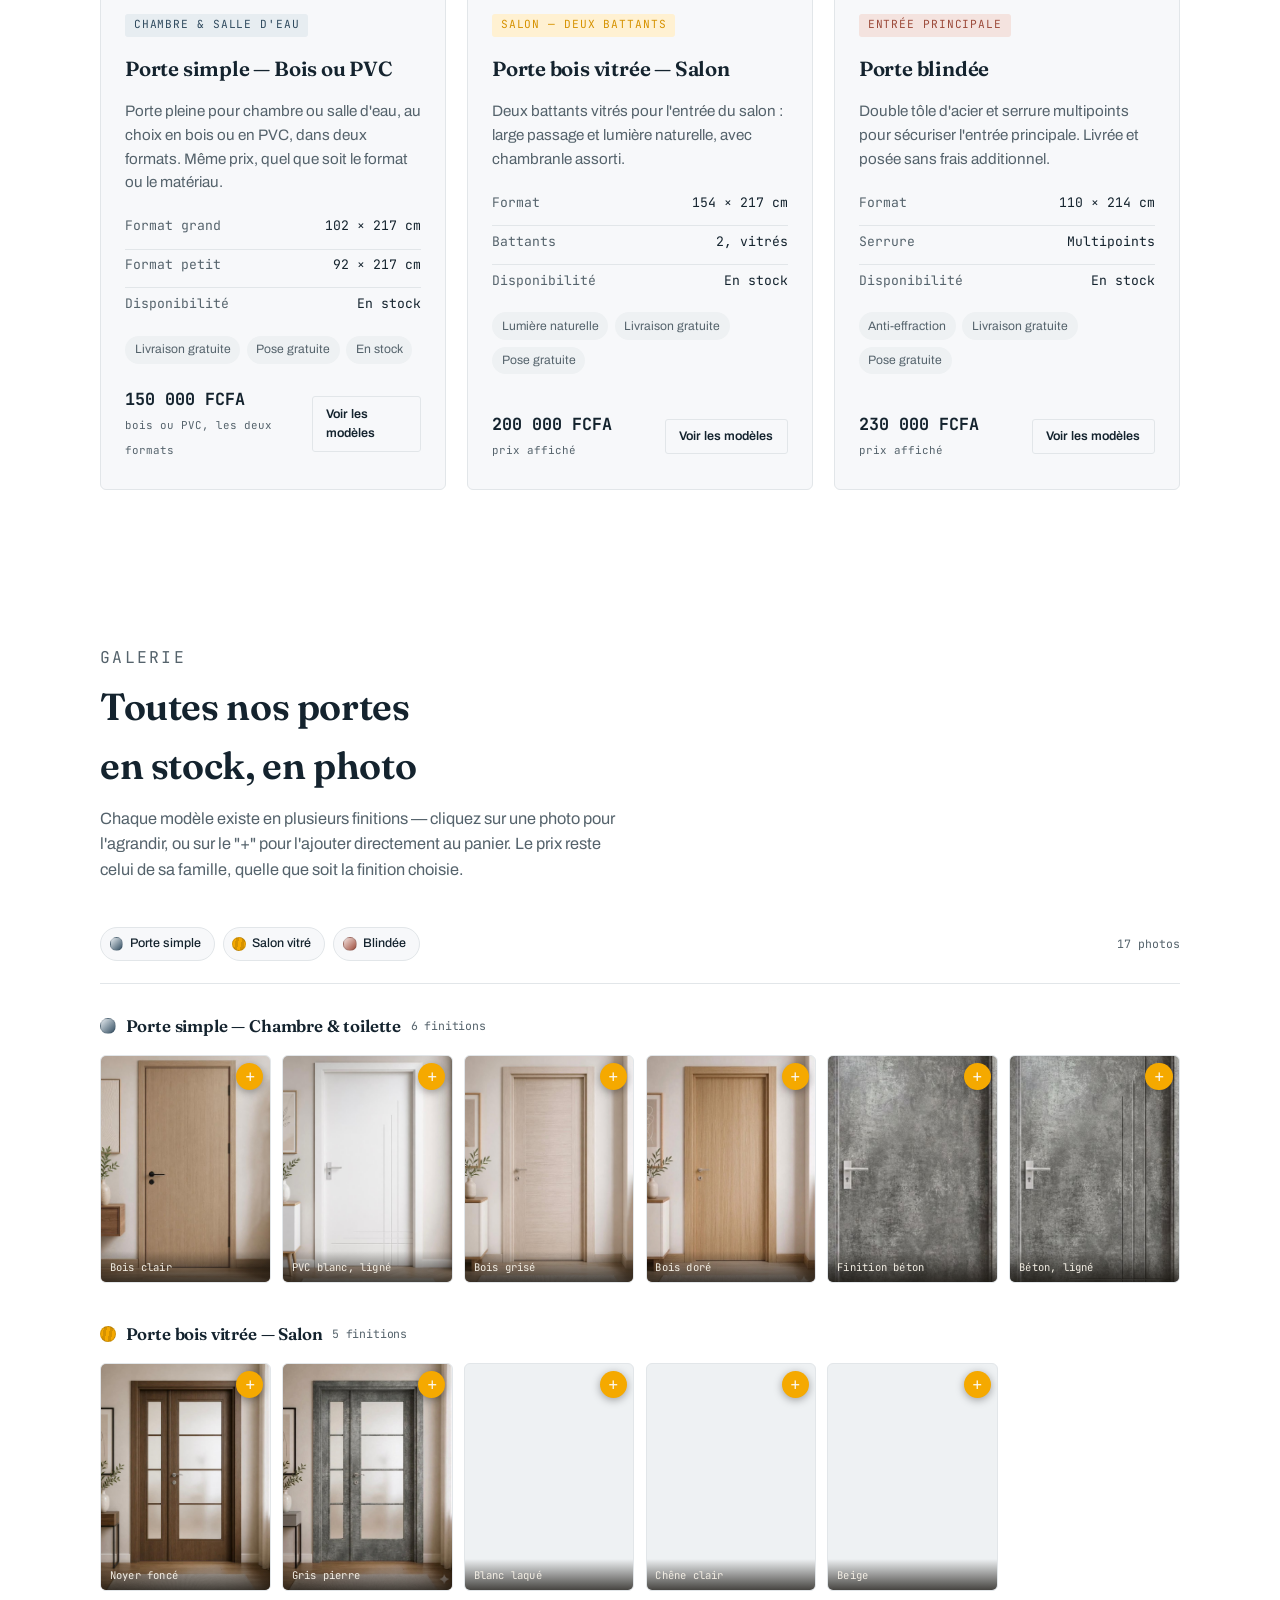
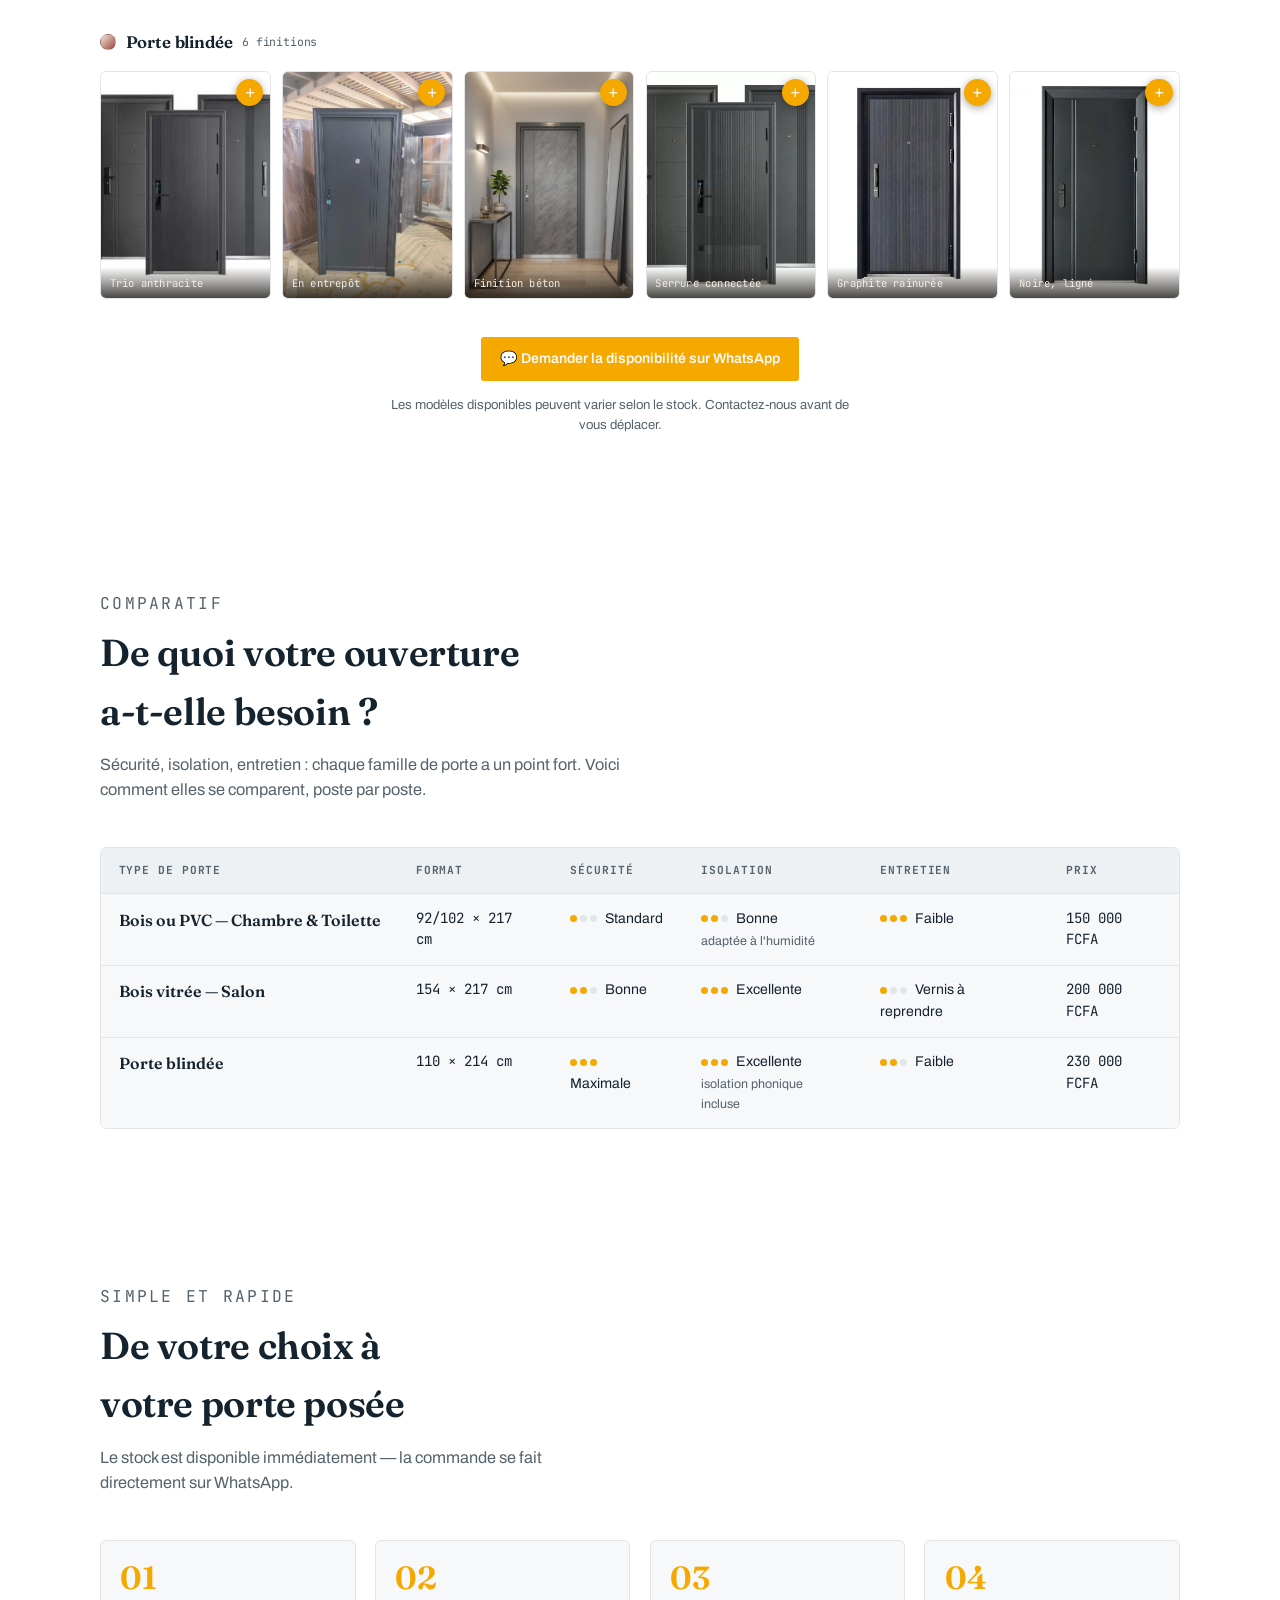
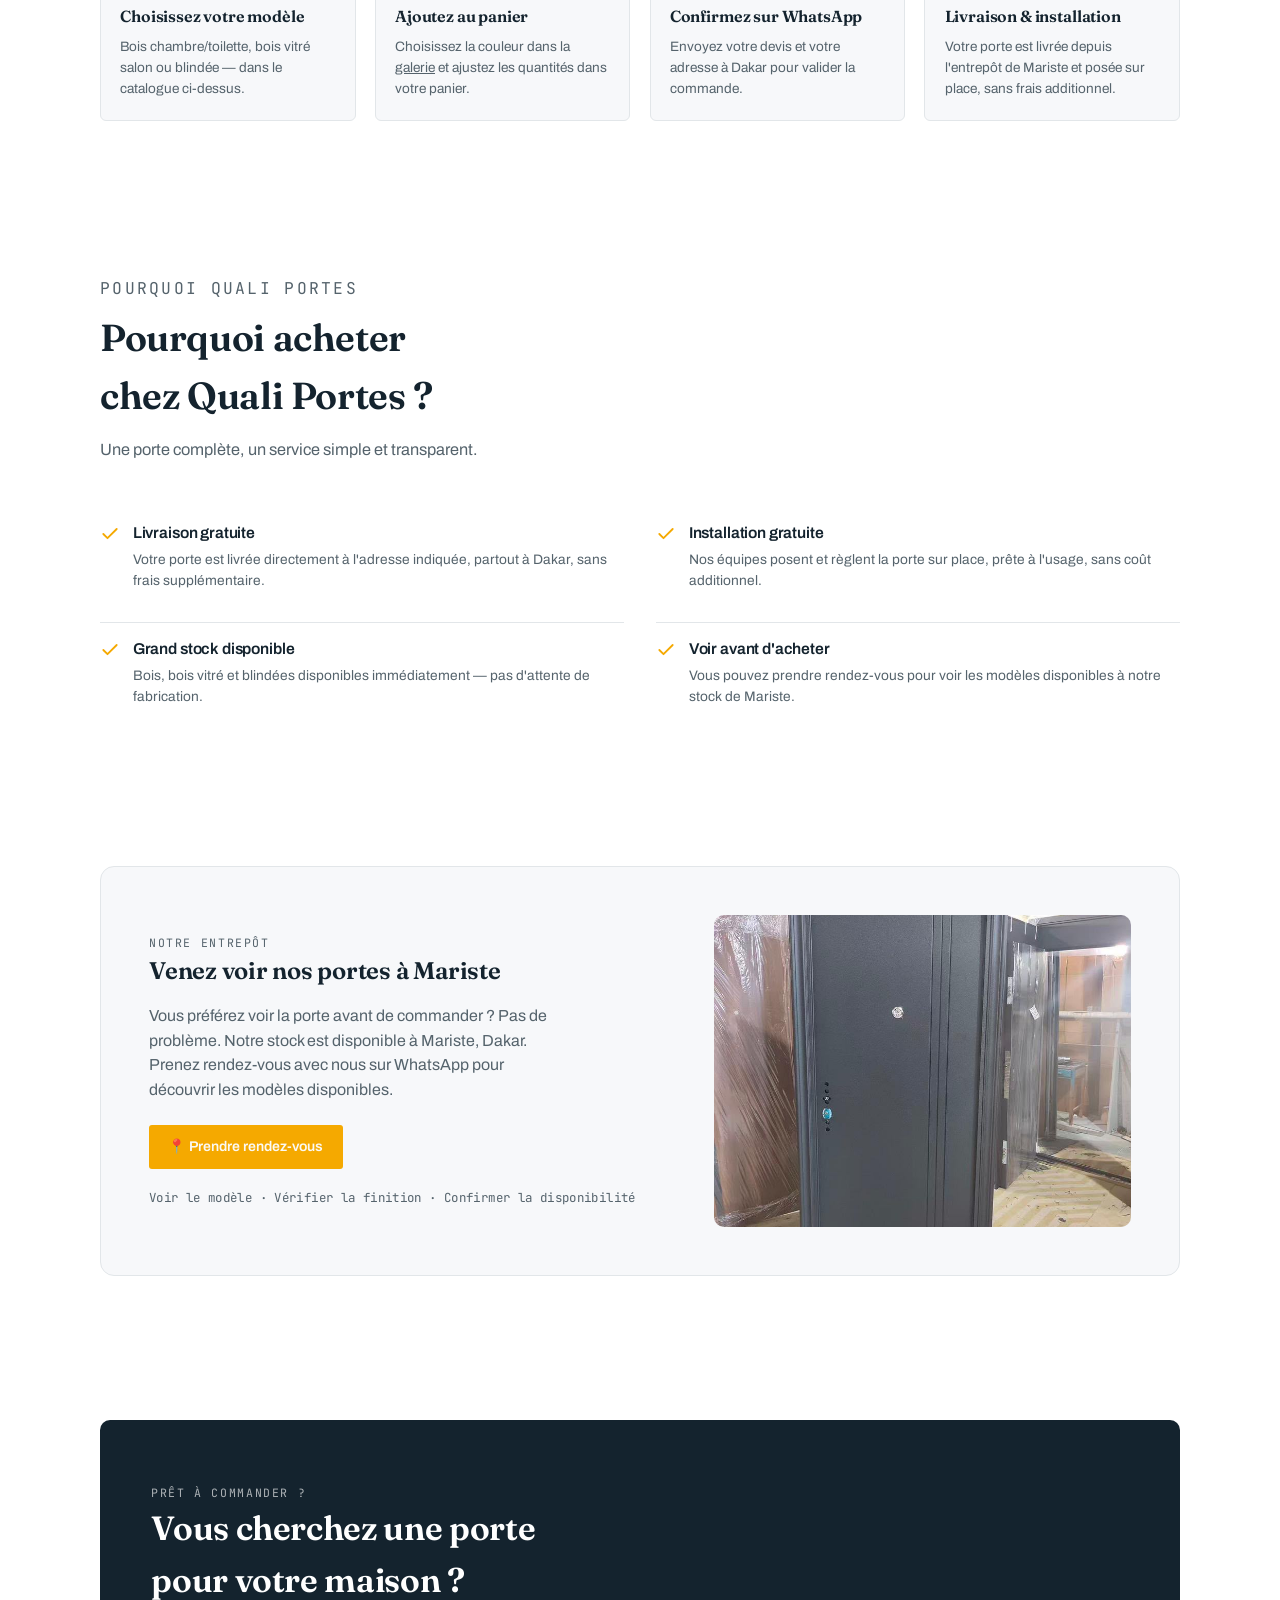
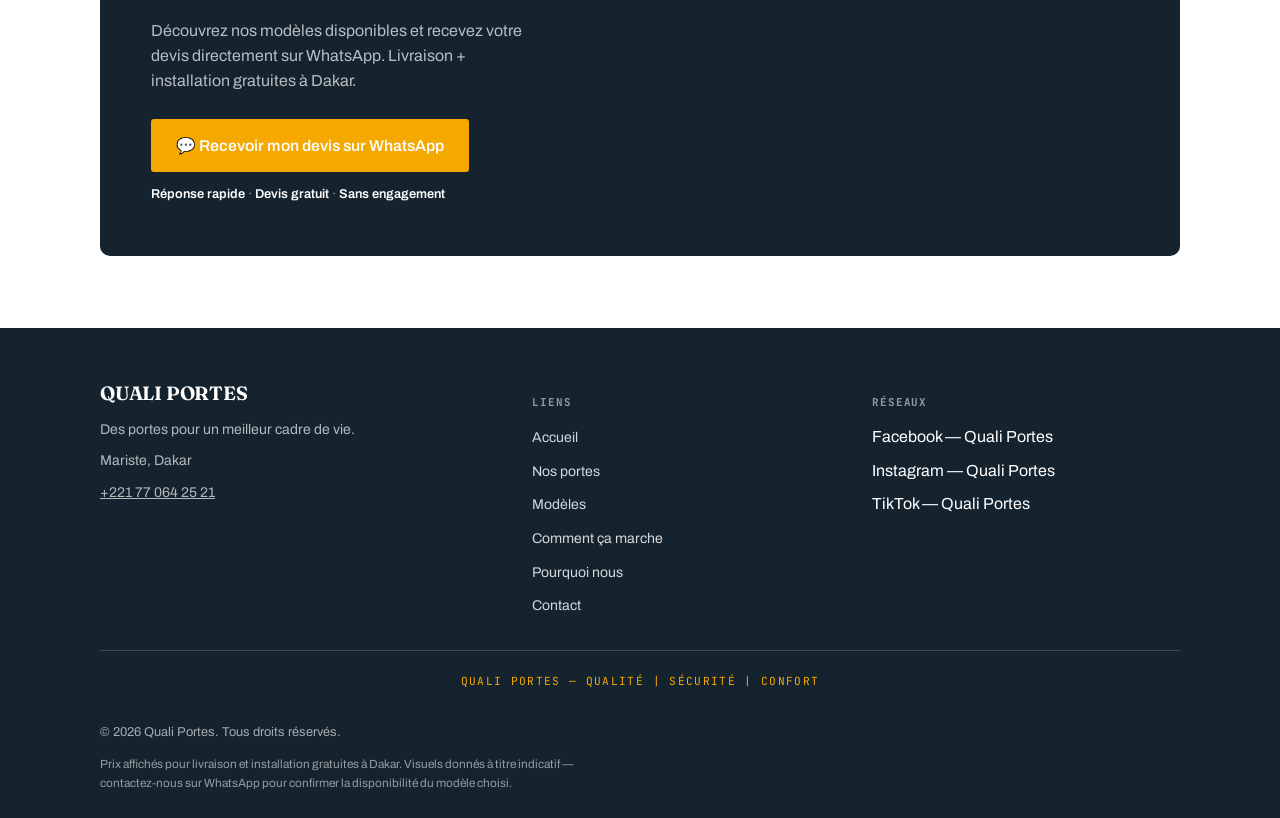
==== commit ae3f5b00: "Refonte conversion : identite marine/orange, hero avec prix, bouton WhatsApp flottant, section Maris" ====
--- a/index.html
+++ b/index.html
@@ -3,7 +3,8 @@
 <head>
 <meta charset="UTF-8">
 <meta name="viewport" content="width=device-width, initial-scale=1">
-<title>Quali Portes</title>
+<title>Quali Portes | Portes en stock à Dakar – Livraison &amp; Installation</title>
+<meta name="description" content="Découvrez nos portes en bois, PVC, portes vitrées et portes blindées disponibles à Dakar. Livraison et installation gratuites. Stock disponible à Mariste.">
 <link rel="preconnect" href="https://fonts.googleapis.com">
 <link rel="preconnect" href="https://fonts.gstatic.com" crossorigin>
 <link rel="stylesheet" href="https://fonts.googleapis.com/css2?family=Fraunces:opsz,wght@9..144,380..760&family=Archivo:wght@400;500;600;700&family=JetBrains+Mono:wght@400;500;600&display=swap">
@@ -37,19 +38,24 @@
   <section class="hero">
     <div class="wrap hero-grid">
       <div>
-        <p class="eyebrow">Vente de portes — Mariste, Dakar</p>
-        <h1>Des portes en stock, <em>livrées et posées</em> gratuitement.</h1>
-        <p class="hero-lede">Portes en bois pour chambre et salle d'eau, portes vitrées deux battants pour le salon, portes blindées pour l'entrée. Grand stock disponible à Mariste — plus besoin d'attendre une fabrication.</p>
+        <p class="eyebrow">Portes en stock à Dakar</p>
+        <h1>Trouvez votre porte. <em>Nous la livrons et l'installons.</em></h1>
+        <p class="hero-lede">Découvrez nos portes pour chambre, toilette, salon et entrée principale. Plusieurs modèles et finitions disponibles immédiatement à Mariste.</p>
+        <div class="hero-price-chips">
+          <div class="hero-price-chip"><span class="label">Chambre &amp; toilette</span><span class="value">150 000 FCFA</span></div>
+          <div class="hero-price-chip"><span class="label">Salon vitré</span><span class="value">200 000 FCFA</span></div>
+          <div class="hero-price-chip"><span class="label">Porte blindée</span><span class="value">230 000 FCFA</span></div>
+        </div>
+        <div class="hero-stats">
+          <div class="stat"><b>🚚</b><span>Livraison incluse</span></div>
+          <div class="stat"><b>🔧</b><span>Installation incluse</span></div>
+          <div class="stat"><b>📍</b><span>Stock à Mariste, Dakar</span></div>
+        </div>
         <div class="hero-ctas">
-          <a class="btn btn-primary" href="https://wa.me/221770642521" target="_blank" rel="noopener">Commander sur WhatsApp</a>
-          <a class="btn btn-ghost" href="#catalogue">Voir le catalogue</a>
-        </div>
-        <div class="hero-stats">
-          <div class="stat"><b>3</b><span>familles de portes</span></div>
-          <div class="stat"><b>Stock</b><span>grand stock disponible</span></div>
-          <div class="stat"><b>0&nbsp;FCFA</b><span>livraison à Dakar</span></div>
-          <div class="stat"><b>0&nbsp;FCFA</b><span>installation incluse</span></div>
-        </div>
+          <a class="btn btn-primary btn-lg" href="https://wa.me/221770642521?text=Bonjour%20Quali%20Portes%20%F0%9F%91%8B%0A%0AJe%20suis%20int%C3%A9ress%C3%A9(e)%20par%20une%20de%20vos%20portes.%0A%0AMod%C3%A8le%20%3A%0AQuantit%C3%A9%20%3A%0ADimensions%20%3A%0A%0APouvez-vous%20me%20confirmer%20la%20disponibilit%C3%A9%20et%20me%20faire%20un%20devis%20%3F" target="_blank" rel="noopener">💬 Recevoir un devis sur WhatsApp</a>
+          <a class="btn btn-ghost" href="#catalogue">Voir nos modèles ↓</a>
+        </div>
+        <p class="hero-microcopy"><b>Réponse rapide</b> · <b>Devis gratuit</b> · <b>Sans engagement</b></p>
       </div>
       <div class="hero-art">
         <div class="hero-photos">
@@ -98,7 +104,7 @@
             <div class="card-foot">
               <div class="card-foot-row">
                 <div class="price"><b>150 000 FCFA</b><span>bois ou PVC, les deux formats</span></div>
-                <a class="btn btn-ghost btn-sm" href="#galerie-simple">Choisir la couleur</a>
+                <a class="btn btn-ghost btn-sm" href="#galerie-simple">Voir les modèles</a>
               </div>
             </div>
           </div>
@@ -125,7 +131,7 @@
             <div class="card-foot">
               <div class="card-foot-row">
                 <div class="price"><b>200 000 FCFA</b><span>prix affiché</span></div>
-                <a class="btn btn-ghost btn-sm" href="#galerie-salon">Choisir la couleur</a>
+                <a class="btn btn-ghost btn-sm" href="#galerie-salon">Voir les modèles</a>
               </div>
             </div>
           </div>
@@ -152,7 +158,7 @@
             <div class="card-foot">
               <div class="card-foot-row">
                 <div class="price"><b>230 000 FCFA</b><span>prix affiché</span></div>
-                <a class="btn btn-ghost btn-sm" href="#galerie-blindee">Choisir la couleur</a>
+                <a class="btn btn-ghost btn-sm" href="#galerie-blindee">Voir les modèles</a>
               </div>
             </div>
           </div>
@@ -313,6 +319,13 @@
             <button type="button" class="gallery-add" aria-label="Ajouter Porte blindée Noire ligné au panier">+</button>
           </div>
         </div>
+      </div>
+
+      <div class="section-head reveal" style="text-align:center; margin: 2.2rem auto 0; max-width:56ch;">
+        <div class="hero-ctas" style="justify-content:center;">
+          <a class="btn btn-primary" href="https://wa.me/221770642521?text=Bonjour%20Quali%20Portes%2C%20je%20voudrais%20conna%C3%AEtre%20la%20disponibilit%C3%A9%20d%27un%20mod%C3%A8le%20vu%20sur%20le%20site." target="_blank" rel="noopener">💬 Demander la disponibilité sur WhatsApp</a>
+        </div>
+        <p style="margin-top:0.9rem; font-size:0.82rem; color:var(--ink-soft);">Les modèles disponibles peuvent varier selon le stock. Contactez-nous avant de vous déplacer.</p>
       </div>
     </div>
   </section>
@@ -398,8 +411,8 @@
   <section id="fabrication">
     <div class="wrap">
       <div class="section-head reveal">
-        <p class="eyebrow">Commander</p>
-        <h2>Du choix du modèle à la porte posée</h2>
+        <p class="eyebrow">Simple et rapide</p>
+        <h2>De votre choix à votre porte posée</h2>
         <p>Le stock est disponible immédiatement — la commande se fait directement sur WhatsApp.</p>
       </div>
       <div class="process">
@@ -431,7 +444,8 @@
     <div class="wrap">
       <div class="section-head reveal">
         <p class="eyebrow">Pourquoi Quali Portes</p>
-        <h2>Ce que vous obtenez avec chaque porte</h2>
+        <h2>Pourquoi acheter chez Quali Portes&nbsp;?</h2>
+        <p>Une porte complète, un service simple et transparent.</p>
       </div>
       <div class="why-grid">
         <div class="why-item reveal">
@@ -448,7 +462,42 @@
         </div>
         <div class="why-item reveal">
           <svg width="20" height="20" viewBox="0 0 24 24" fill="none"><path d="M20 6L9 17l-5-5" stroke="currentColor" stroke-width="2.2" stroke-linecap="round" stroke-linejoin="round"/></svg>
-          <div><h3>Visite de l'entrepôt</h3><p>Prenez rendez-vous sur WhatsApp pour voir les portes en stock à Mariste, Dakar.</p></div>
+          <div><h3>Voir avant d'acheter</h3><p>Vous pouvez prendre rendez-vous pour voir les modèles disponibles à notre stock de Mariste.</p></div>
+        </div>
+      </div>
+    </div>
+  </section>
+
+  <section id="mariste">
+    <div class="wrap">
+      <div class="mariste reveal">
+        <div>
+          <p class="eyebrow">Notre entrepôt</p>
+          <h2>Venez voir nos portes à Mariste</h2>
+          <p style="margin-top:0.9rem; color:var(--ink-soft); max-width:46ch;">Vous préférez voir la porte avant de commander&nbsp;? Pas de problème. Notre stock est disponible à Mariste, Dakar. Prenez rendez-vous avec nous sur WhatsApp pour découvrir les modèles disponibles.</p>
+          <div class="hero-ctas" style="margin-top:1.4rem;">
+            <a class="btn btn-primary" href="https://wa.me/221770642521?text=Bonjour%20Quali%20Portes%2C%20je%20souhaiterais%20prendre%20rendez-vous%20pour%20visiter%20votre%20stock%20%C3%A0%20Mariste." target="_blank" rel="noopener">📍 Prendre rendez-vous</a>
+          </div>
+          <p class="mariste-tagline">Voir le modèle · Vérifier la finition · Confirmer la disponibilité</p>
+        </div>
+        <div class="mariste-photo">
+          <img src="img/porte-blindee-entrepot.jpg" alt="Portes en stock dans l'entrepôt Quali Portes à Mariste, Dakar" loading="lazy">
+        </div>
+      </div>
+    </div>
+  </section>
+
+  <section id="cta-final">
+    <div class="wrap">
+      <div class="cta reveal">
+        <div>
+          <p class="eyebrow" style="color:color-mix(in srgb, var(--bg) 65%, transparent)">Prêt à commander&nbsp;?</p>
+          <h2>Vous cherchez une porte pour votre maison&nbsp;?</h2>
+          <p>Découvrez nos modèles disponibles et recevez votre devis directement sur WhatsApp. Livraison + installation gratuites à Dakar.</p>
+          <div class="cta-actions">
+            <a class="btn btn-primary btn-lg" href="https://wa.me/221770642521?text=Bonjour%20Quali%20Portes%20%F0%9F%91%8B%0A%0AJe%20suis%20int%C3%A9ress%C3%A9(e)%20par%20une%20de%20vos%20portes.%0A%0AMod%C3%A8le%20%3A%0AQuantit%C3%A9%20%3A%0ADimensions%20%3A%0A%0APouvez-vous%20me%20confirmer%20la%20disponibilit%C3%A9%20et%20me%20faire%20un%20devis%20%3F" target="_blank" rel="noopener">💬 Recevoir mon devis sur WhatsApp</a>
+          </div>
+          <p class="hero-microcopy" style="color:color-mix(in srgb, var(--bg) 65%, transparent);"><b style="color:var(--bg);">Réponse rapide</b> · <b style="color:var(--bg);">Devis gratuit</b> · <b style="color:var(--bg);">Sans engagement</b></p>
         </div>
       </div>
     </div>
@@ -456,12 +505,43 @@
 </main>
 
 <a href="panier.html" class="cart-badge" data-cart-badge hidden>🛒 <span data-cart-count>0</span> porte(s) — voir mon panier</a>
+<a class="wa-float" href="https://wa.me/221770642521?text=Bonjour%20Quali%20Portes%20%F0%9F%91%8B%0A%0AJe%20suis%20int%C3%A9ress%C3%A9(e)%20par%20une%20de%20vos%20portes.%0A%0AMod%C3%A8le%20%3A%0AQuantit%C3%A9%20%3A%0ADimensions%20%3A%0A%0APouvez-vous%20me%20confirmer%20la%20disponibilit%C3%A9%20et%20me%20faire%20un%20devis%20%3F" target="_blank" rel="noopener">
+  <svg viewBox="0 0 24 24" fill="currentColor"><path d="M12.04 2C6.58 2 2.13 6.45 2.13 11.91c0 1.75.46 3.46 1.32 4.96L2.05 22l5.25-1.38a9.9 9.9 0 0 0 4.74 1.21h.01c5.46 0 9.9-4.45 9.9-9.91 0-2.65-1.03-5.14-2.9-7.01A9.82 9.82 0 0 0 12.04 2m0 1.67c2.2 0 4.26.86 5.82 2.42a8.23 8.23 0 0 1 2.41 5.82c0 4.54-3.7 8.24-8.24 8.24a8.2 8.2 0 0 1-4.19-1.15l-.3-.18-3.12.82.83-3.04-.2-.32a8.18 8.18 0 0 1-1.26-4.38c0-4.54 3.7-8.23 8.25-8.23m-4.53 4.7c-.16 0-.43.06-.66.31-.22.25-.86.84-.86 2.05 0 1.21.88 2.38 1 2.55.13.16 1.72 2.72 4.23 3.79.59.26 1.05.4 1.41.52.59.19 1.13.16 1.55.1.47-.07 1.46-.6 1.67-1.18.2-.58.2-1.07.14-1.18-.06-.1-.23-.16-.48-.29-.25-.13-1.46-.72-1.69-.8-.23-.09-.39-.13-.56.12-.16.25-.64.8-.78.97-.15.16-.29.18-.54.06-.25-.13-1.05-.39-2-1.23-.74-.66-1.24-1.47-1.39-1.72-.14-.25-.02-.38.11-.51.11-.11.25-.29.37-.44.12-.15.16-.25.24-.42.08-.16.04-.31-.02-.44-.06-.13-.56-1.36-.78-1.86-.2-.5-.41-.42-.56-.43z"/></svg>
+  <span class="wa-float-label">Demander un devis</span>
+</a>
 
 <footer>
   <div class="wrap">
+    <div class="foot-grid">
+      <div class="foot-brand">
+        <span class="foot-brand-name">QUALI PORTES</span>
+        <p>Des portes pour un meilleur cadre de vie.</p>
+        <p>Mariste, Dakar</p>
+        <p><a href="https://wa.me/221770642521" target="_blank" rel="noopener" style="color:inherit; text-decoration:underline;">+221 77 064 25 21</a></p>
+      </div>
+      <div class="foot-col">
+        <h4>Liens</h4>
+        <ul>
+          <li><a href="index.html">Accueil</a></li>
+          <li><a href="#catalogue">Nos portes</a></li>
+          <li><a href="#galerie">Modèles</a></li>
+          <li><a href="#fabrication">Comment ça marche</a></li>
+          <li><a href="#pourquoi">Pourquoi nous</a></li>
+          <li><a href="contact.html">Contact</a></li>
+        </ul>
+      </div>
+      <div class="foot-col">
+        <h4>Réseaux</h4>
+        <ul>
+          <li>Facebook — Quali Portes</li>
+          <li>Instagram — Quali Portes</li>
+          <li>TikTok — Quali Portes</li>
+        </ul>
+      </div>
+    </div>
+    <p class="foot-tagline">Quali Portes — Qualité | Sécurité | Confort</p>
     <div class="foot-row">
-      <span>© <span id="year"></span> Quali Portes — Portes &amp; tous matériaux de construction</span>
-      <span>Facebook · Instagram · TikTok — Quali Portes</span>
+      <span>© <span id="year"></span> Quali Portes. Tous droits réservés.</span>
     </div>
     <p class="foot-note">Prix affichés pour livraison et installation gratuites à Dakar. Visuels donnés à titre indicatif — contactez-nous sur WhatsApp pour confirmer la disponibilité du modèle choisi.</p>
   </div>
--- a/styles.css
+++ b/styles.css
@@ -1,57 +1,59 @@
   :root{
-    --bg: #EDEAE2;
-    --surface: #FBF9F3;
-    --surface-2: #F2EEE3;
-    --ink: #1E1A15;
-    --ink-soft: #6B6153;
-    --line: #DAD4C5;
-    --wood: #9C5F27;
-    --wood-strong: #7A4A1E;
-    --wood-tint: #F1E2CC;
-    --steel: #46565F;
-    --steel-tint: #E4EAEC;
-    --forge: #8B3A2B;
-    --forge-tint: #F3DFD8;
-    --glass: #6E8F89;
-    --glass-tint: #DCE9E5;
-    --shadow: 30 20 10;
+    --bg: #FFFFFF;
+    --surface: #F7F8FA;
+    --surface-2: #EEF1F3;
+    --ink: #14232E;
+    --ink-soft: #55636C;
+    --line: #E2E6E9;
+    --wood: #F5A900;
+    --wood-strong: #D69200;
+    --wood-tint: #FFF1D2;
+    --steel: #2F4A5E;
+    --steel-tint: #E7EDF1;
+    --forge: #9C4A3A;
+    --forge-tint: #F4E3DF;
+    --glass: #4C7A73;
+    --glass-tint: #E4EFEC;
+    --shadow: 20 35 46;
+    --whatsapp: #25D366;
+    --whatsapp-strong: #1EBE5B;
   }
   @media (prefers-color-scheme: dark){
     :root:not([data-theme="light"]){
-      --bg: #17140F;
-      --surface: #201B14;
-      --surface-2: #251F17;
-      --ink: #F3EEE4;
-      --ink-soft: #AFA28C;
-      --line: #3A3327;
-      --wood: #DE9A52;
-      --wood-strong: #F0B26E;
-      --wood-tint: #362718;
-      --steel: #9DB2BC;
-      --steel-tint: #26313A;
-      --forge: #D97B62;
+      --bg: #0E1821;
+      --surface: #152430;
+      --surface-2: #1B2C39;
+      --ink: #F2F5F7;
+      --ink-soft: #A9B7BF;
+      --line: #263844;
+      --wood: #FFB627;
+      --wood-strong: #FFC85C;
+      --wood-tint: #3A2C10;
+      --steel: #7FA3B8;
+      --steel-tint: #1D3240;
+      --forge: #D98B77;
       --forge-tint: #3A2620;
-      --glass: #9CC2BB;
-      --glass-tint: #1F2E2A;
+      --glass: #8FC2B8;
+      --glass-tint: #16302B;
       --shadow: 0 0 0;
     }
   }
   :root[data-theme="dark"]{
-    --bg: #17140F;
-    --surface: #201B14;
-    --surface-2: #251F17;
-    --ink: #F3EEE4;
-    --ink-soft: #AFA28C;
-    --line: #3A3327;
-    --wood: #DE9A52;
-    --wood-strong: #F0B26E;
-    --wood-tint: #362718;
-    --steel: #9DB2BC;
-    --steel-tint: #26313A;
-    --forge: #D97B62;
+    --bg: #0E1821;
+    --surface: #152430;
+    --surface-2: #1B2C39;
+    --ink: #F2F5F7;
+    --ink-soft: #A9B7BF;
+    --line: #263844;
+    --wood: #FFB627;
+    --wood-strong: #FFC85C;
+    --wood-tint: #3A2C10;
+    --steel: #7FA3B8;
+    --steel-tint: #1D3240;
+    --forge: #D98B77;
     --forge-tint: #3A2620;
-    --glass: #9CC2BB;
-    --glass-tint: #1F2E2A;
+    --glass: #8FC2B8;
+    --glass-tint: #16302B;
     --shadow: 0 0 0;
   }
 
@@ -254,6 +256,69 @@
     font-size: 0.78rem;
     color: var(--ink-soft);
   }
+
+  .hero-price-chips{
+    display: flex;
+    flex-wrap: wrap;
+    gap: 0.7rem;
+    margin-top: 1.7rem;
+  }
+  .hero-price-chip{
+    background: var(--surface);
+    border: 1px solid var(--line);
+    border-radius: 8px;
+    padding: 0.65rem 1rem;
+    display: flex;
+    flex-direction: column;
+    gap: 0.1rem;
+    min-width: 138px;
+  }
+  .hero-price-chip .label{
+    font-family: "JetBrains Mono", monospace;
+    font-size: 0.65rem;
+    letter-spacing: 0.05em;
+    text-transform: uppercase;
+    color: var(--ink-soft);
+  }
+  .hero-price-chip .value{
+    font-family: "Fraunces", serif;
+    font-weight: 620;
+    font-size: 1.12rem;
+    color: var(--wood-strong);
+  }
+  .hero-microcopy{
+    margin-top: 1rem;
+    font-size: 0.8rem;
+    color: var(--ink-soft);
+  }
+  .hero-microcopy b{ color: var(--ink); font-weight: 600; }
+  .btn-lg{ padding: 0.9rem 1.6rem; font-size: 1rem; }
+
+  /* ---------- mariste trust section ---------- */
+  .mariste{
+    display: grid;
+    grid-template-columns: 1.1fr 0.9fr;
+    gap: clamp(2rem, 5vw, 3.5rem);
+    align-items: center;
+    background: var(--surface);
+    border: 1px solid var(--line);
+    border-radius: 14px;
+    padding: clamp(1.8rem, 4vw, 3rem);
+  }
+  .mariste-photo{
+    border-radius: 10px;
+    overflow: hidden;
+    aspect-ratio: 4 / 3;
+  }
+  .mariste-photo img{ width: 100%; height: 100%; object-fit: cover; display: block; }
+  .mariste-tagline{
+    margin-top: 1.2rem;
+    font-family: "JetBrains Mono", monospace;
+    font-size: 0.78rem;
+    letter-spacing: 0.03em;
+    color: var(--ink-soft);
+  }
+  @media (max-width: 900px){ .mariste{ grid-template-columns: 1fr; } .mariste-photo{ order: -1; } }
 
   .hero-art{ display: flex; justify-content: center; width: 100%; }
   .hero-photos{
@@ -528,6 +593,32 @@
   }
   .cart-badge:hover{ background: var(--wood-strong); transform: translateY(-2px); }
   .cart-badge[hidden]{ display: none; }
+
+  /* ---------- floating whatsapp button ---------- */
+  .wa-float{
+    position: fixed;
+    left: 1.2rem;
+    bottom: 1.2rem;
+    z-index: 95;
+    display: flex;
+    align-items: center;
+    gap: 0.5rem;
+    background: var(--whatsapp);
+    color: #FFFFFF;
+    padding: 0.75rem 1.1rem;
+    border-radius: 999px;
+    font-weight: 700;
+    font-size: 0.88rem;
+    text-decoration: none;
+    box-shadow: 0 10px 26px rgba(20,35,46,0.35);
+    transition: background 0.15s ease, transform 0.15s ease;
+  }
+  .wa-float:hover{ background: var(--whatsapp-strong); transform: translateY(-2px); }
+  .wa-float svg{ width: 1.3rem; height: 1.3rem; flex-shrink: 0; }
+  .wa-float .wa-float-label{ white-space: nowrap; }
+  @media (max-width: 700px){
+    .wa-float{ left: 0.9rem; bottom: 0.9rem; padding: 0.7rem 0.9rem; font-size: 0.82rem; }
+  }
   .quote-empty{ font-size: 0.85rem; color: var(--ink-soft); font-style: italic; }
   .quote-total-row{
     display: flex;
@@ -895,9 +986,40 @@
   .contact-line span{ font-size: 0.85rem; color: color-mix(in srgb, var(--bg) 65%, transparent); }
 
   footer{
-    border-top: 1px solid var(--line);
-    padding: 1.8rem 0 2.4rem;
-  }
+    background: var(--ink);
+    color: var(--bg);
+    padding: clamp(2.4rem, 5vw, 3.2rem) 0 1.6rem;
+  }
+  .foot-grid{
+    display: grid;
+    grid-template-columns: 1.3fr 1fr 1fr;
+    gap: 2rem;
+    padding-bottom: 2rem;
+    border-bottom: 1px solid color-mix(in srgb, var(--bg) 18%, transparent);
+  }
+  .foot-brand{ display: flex; flex-direction: column; gap: 0.6rem; }
+  .foot-brand-name{
+    font-family: "Fraunces", serif;
+    font-weight: 650;
+    font-size: 1.2rem;
+    letter-spacing: -0.01em;
+  }
+  .foot-brand p{ color: color-mix(in srgb, var(--bg) 68%, transparent); font-size: 0.88rem; max-width: 34ch; }
+  .foot-col h4{
+    font-family: "JetBrains Mono", monospace;
+    font-size: 0.68rem;
+    letter-spacing: 0.08em;
+    text-transform: uppercase;
+    color: color-mix(in srgb, var(--bg) 55%, transparent);
+    margin-bottom: 0.9rem;
+  }
+  .foot-col ul{ display: flex; flex-direction: column; gap: 0.55rem; }
+  .foot-col a{
+    color: color-mix(in srgb, var(--bg) 82%, transparent);
+    text-decoration: none;
+    font-size: 0.88rem;
+  }
+  .foot-col a:hover{ color: var(--bg); text-decoration: underline; }
   .foot-row{
     display: flex;
     justify-content: space-between;
@@ -905,9 +1027,22 @@
     flex-wrap: wrap;
     gap: 0.8rem;
     font-size: 0.8rem;
-    color: var(--ink-soft);
-  }
-  .foot-note{ margin-top: 0.8rem; font-size: 0.74rem; color: var(--ink-soft); max-width: 70ch; }
+    color: color-mix(in srgb, var(--bg) 62%, transparent);
+    padding-top: 1.4rem;
+  }
+  .foot-tagline{
+    text-align: center;
+    font-family: "JetBrains Mono", monospace;
+    font-size: 0.7rem;
+    letter-spacing: 0.12em;
+    text-transform: uppercase;
+    color: var(--wood);
+    padding: 1.4rem 0 0.6rem;
+  }
+  .foot-note{ margin-top: 0.8rem; font-size: 0.74rem; color: color-mix(in srgb, var(--bg) 55%, transparent); max-width: 70ch; }
+  @media (max-width: 700px){
+    .foot-grid{ grid-template-columns: 1fr; gap: 1.6rem; }
+  }
 
   a:focus-visible, button:focus-visible{
     outline: 2px solid var(--wood);
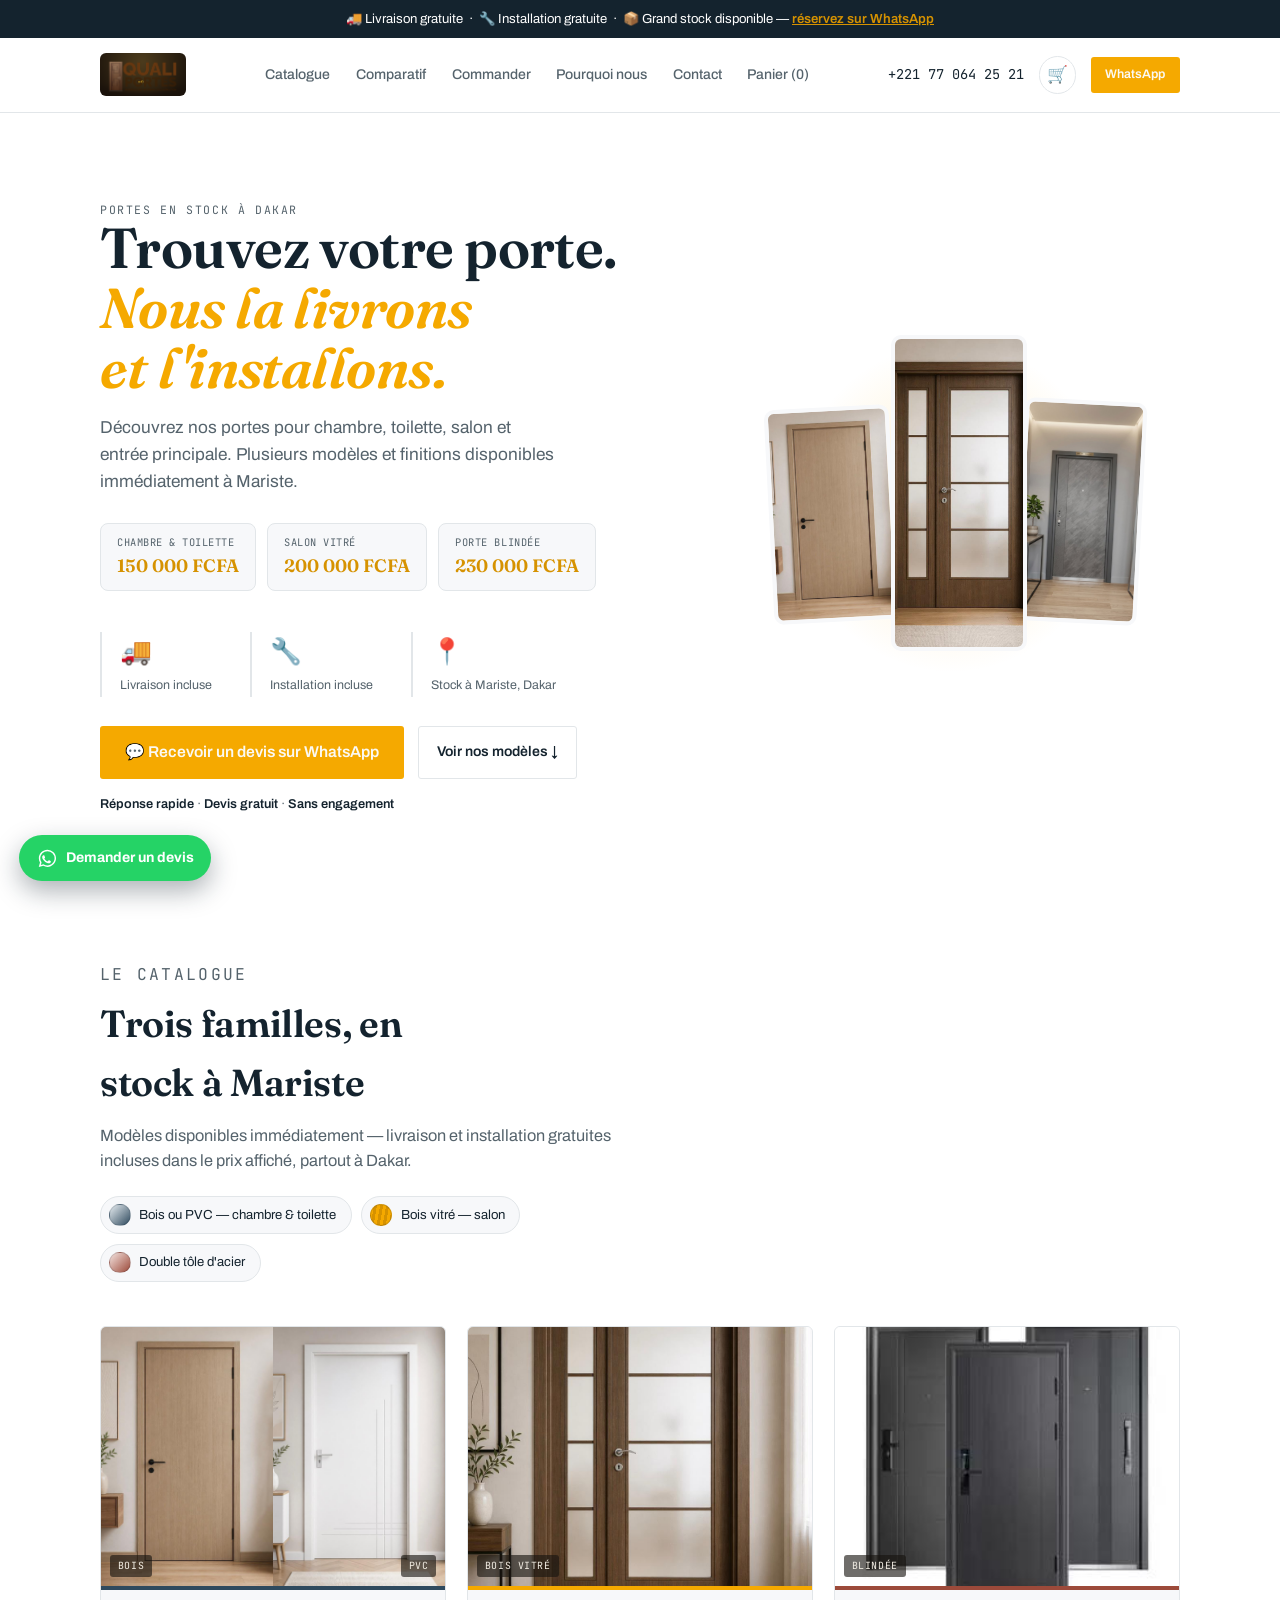
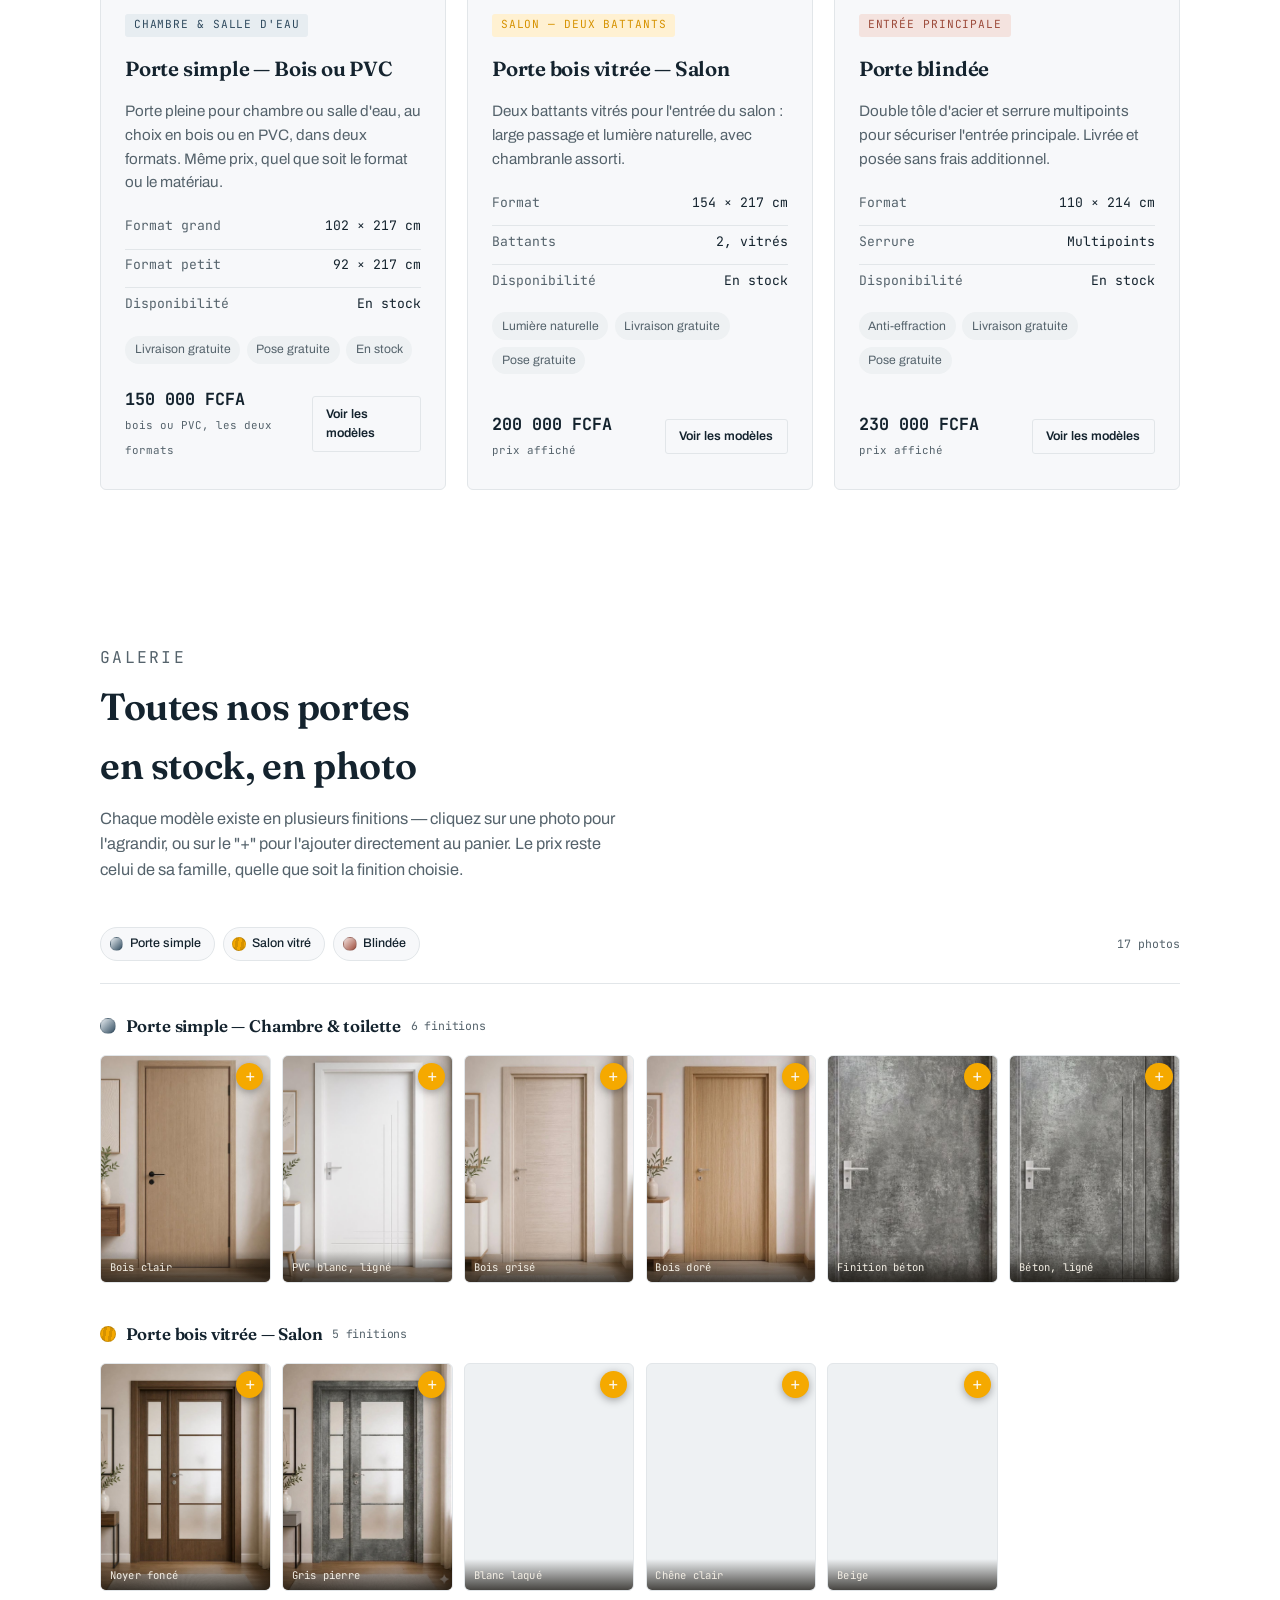
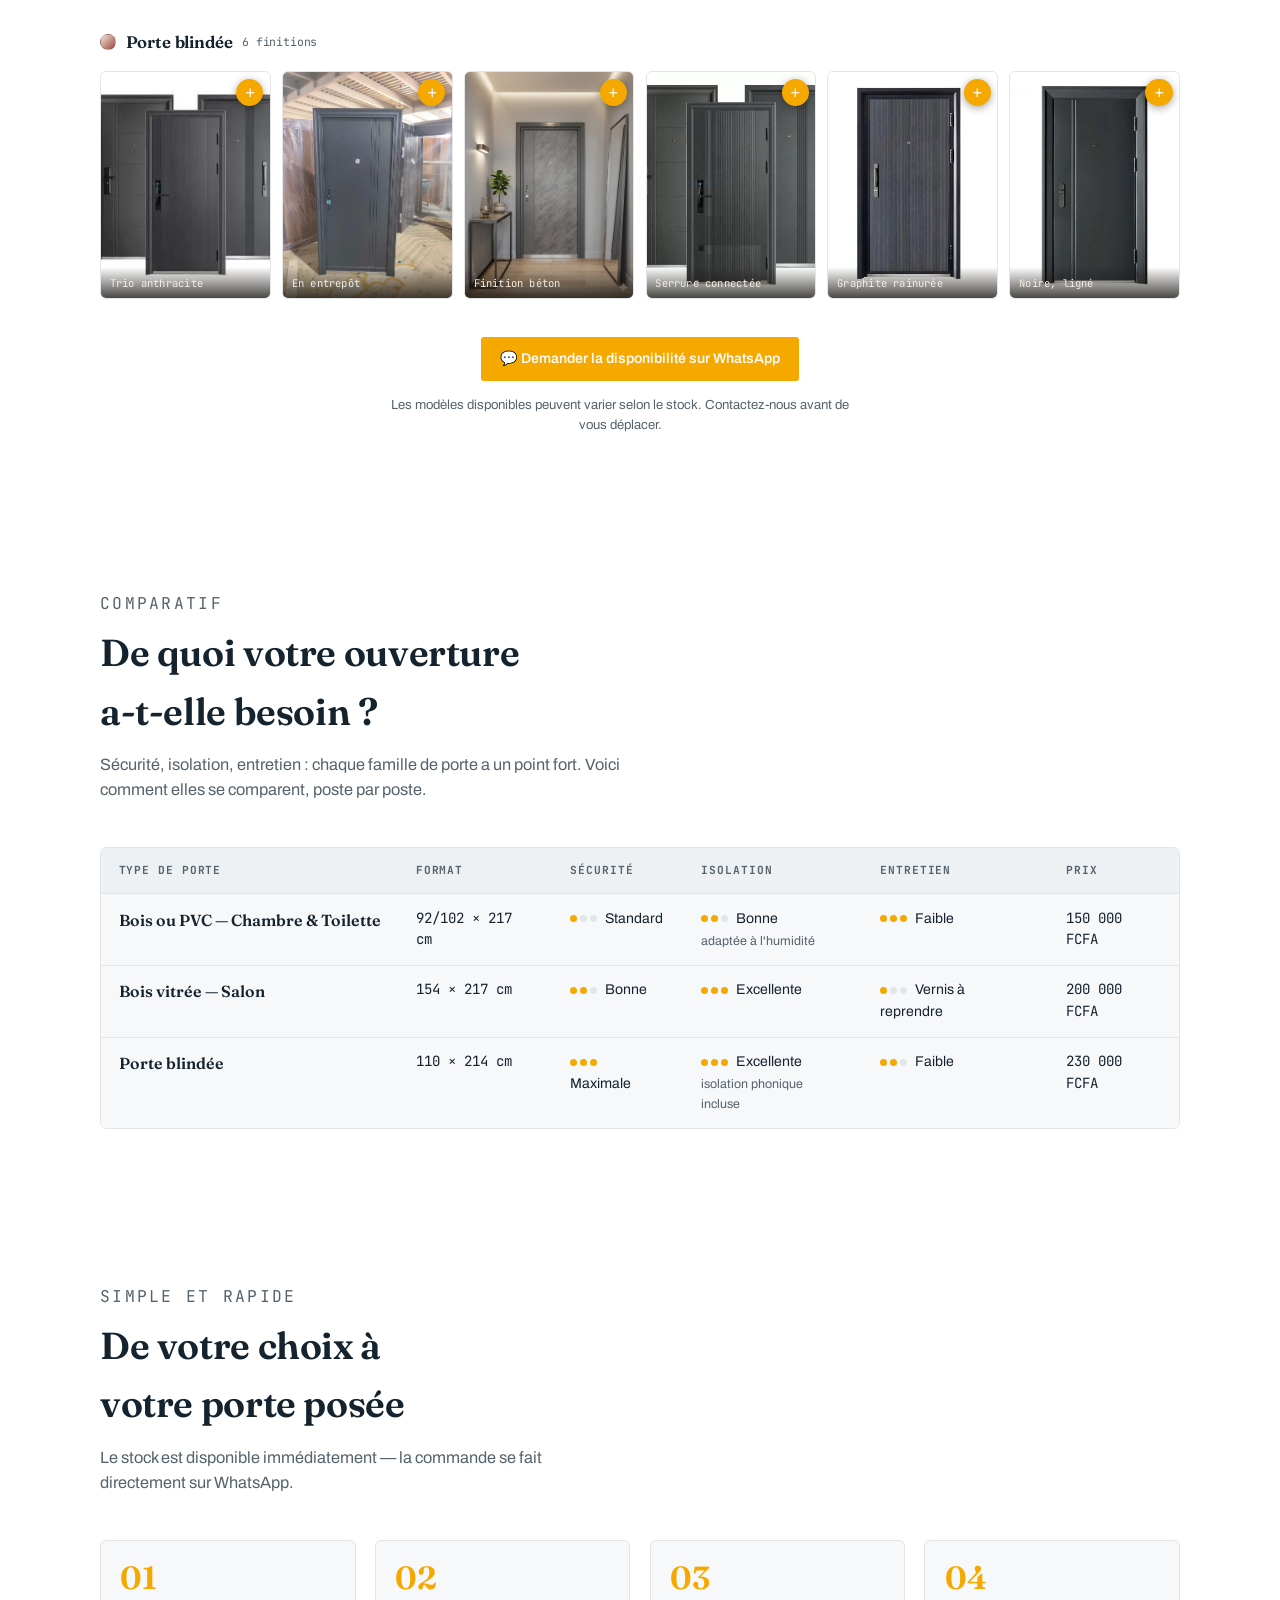
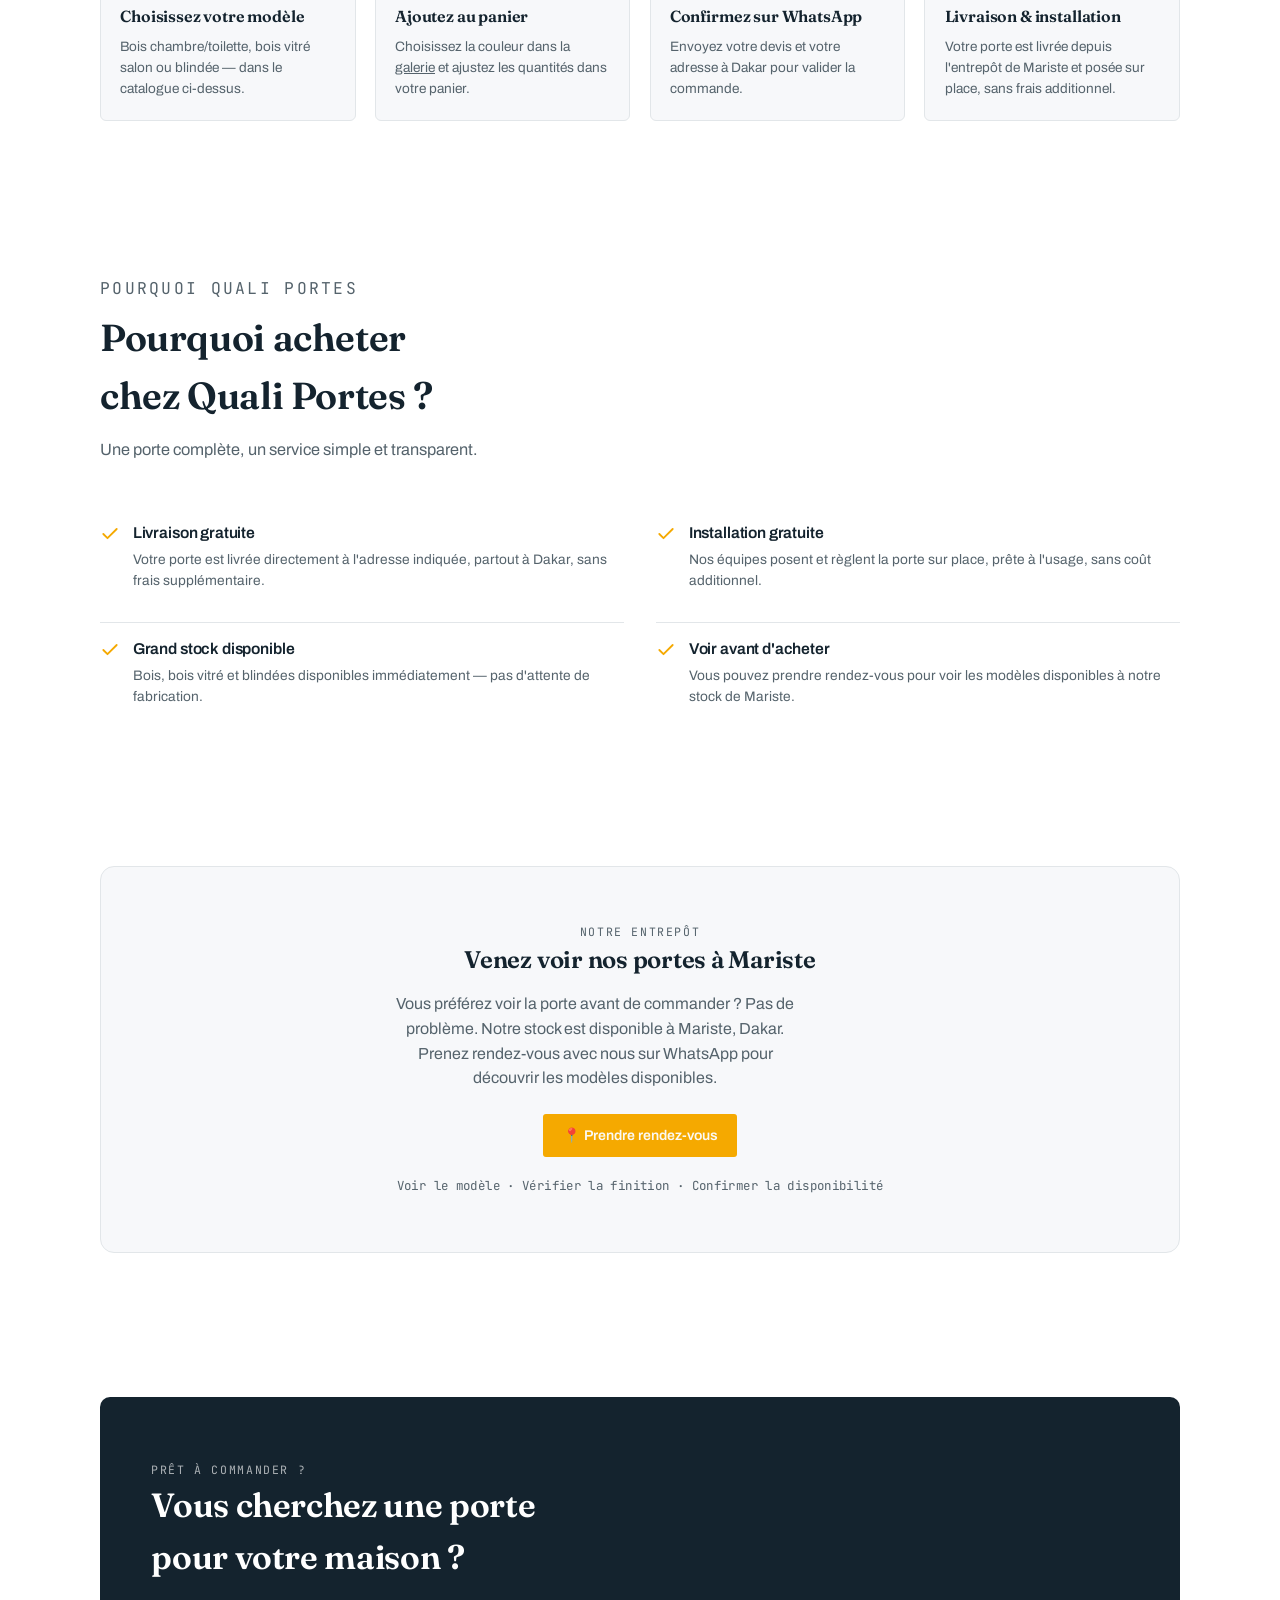
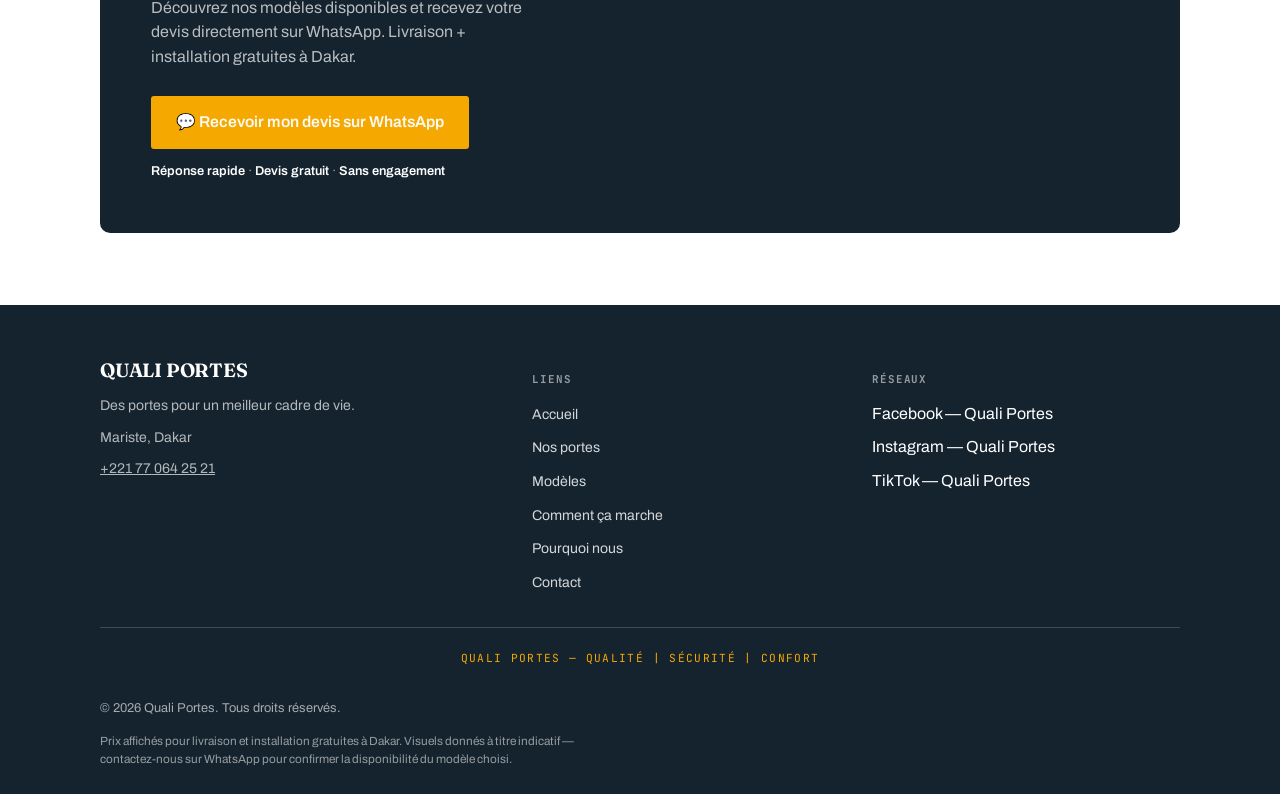
==== commit 0762aa42: "Retire la photo de la section Mariste et centre le contenu Co-Authored-By: Claude Sonnet 5 <noreply@" ====
--- a/index.html
+++ b/index.html
@@ -480,9 +480,6 @@
           </div>
           <p class="mariste-tagline">Voir le modèle · Vérifier la finition · Confirmer la disponibilité</p>
         </div>
-        <div class="mariste-photo">
-          <img src="img/porte-blindee-entrepot.jpg" alt="Portes en stock dans l'entrepôt Quali Portes à Mariste, Dakar" loading="lazy">
-        </div>
       </div>
     </div>
   </section>
--- a/styles.css
+++ b/styles.css
@@ -296,21 +296,14 @@
 
   /* ---------- mariste trust section ---------- */
   .mariste{
-    display: grid;
-    grid-template-columns: 1.1fr 0.9fr;
-    gap: clamp(2rem, 5vw, 3.5rem);
-    align-items: center;
     background: var(--surface);
     border: 1px solid var(--line);
     border-radius: 14px;
-    padding: clamp(1.8rem, 4vw, 3rem);
-  }
-  .mariste-photo{
-    border-radius: 10px;
-    overflow: hidden;
-    aspect-ratio: 4 / 3;
-  }
-  .mariste-photo img{ width: 100%; height: 100%; object-fit: cover; display: block; }
+    padding: clamp(2rem, 5vw, 3.5rem);
+    text-align: center;
+  }
+  .mariste > div{ max-width: 56ch; margin: 0 auto; }
+  .mariste .hero-ctas{ justify-content: center; }
   .mariste-tagline{
     margin-top: 1.2rem;
     font-family: "JetBrains Mono", monospace;
@@ -318,7 +311,6 @@
     letter-spacing: 0.03em;
     color: var(--ink-soft);
   }
-  @media (max-width: 900px){ .mariste{ grid-template-columns: 1fr; } .mariste-photo{ order: -1; } }
 
   .hero-art{ display: flex; justify-content: center; width: 100%; }
   .hero-photos{
@@ -617,7 +609,16 @@
   .wa-float svg{ width: 1.3rem; height: 1.3rem; flex-shrink: 0; }
   .wa-float .wa-float-label{ white-space: nowrap; }
   @media (max-width: 700px){
-    .wa-float{ left: 0.9rem; bottom: 0.9rem; padding: 0.7rem 0.9rem; font-size: 0.82rem; }
+    .wa-float{
+      left: 0.9rem;
+      bottom: 0.9rem;
+      padding: 0.75rem;
+      width: 3rem;
+      height: 3rem;
+      justify-content: center;
+    }
+    .wa-float-label{ display: none; }
+    .wa-float svg{ width: 1.5rem; height: 1.5rem; }
   }
   .quote-empty{ font-size: 0.85rem; color: var(--ink-soft); font-style: italic; }
   .quote-total-row{
